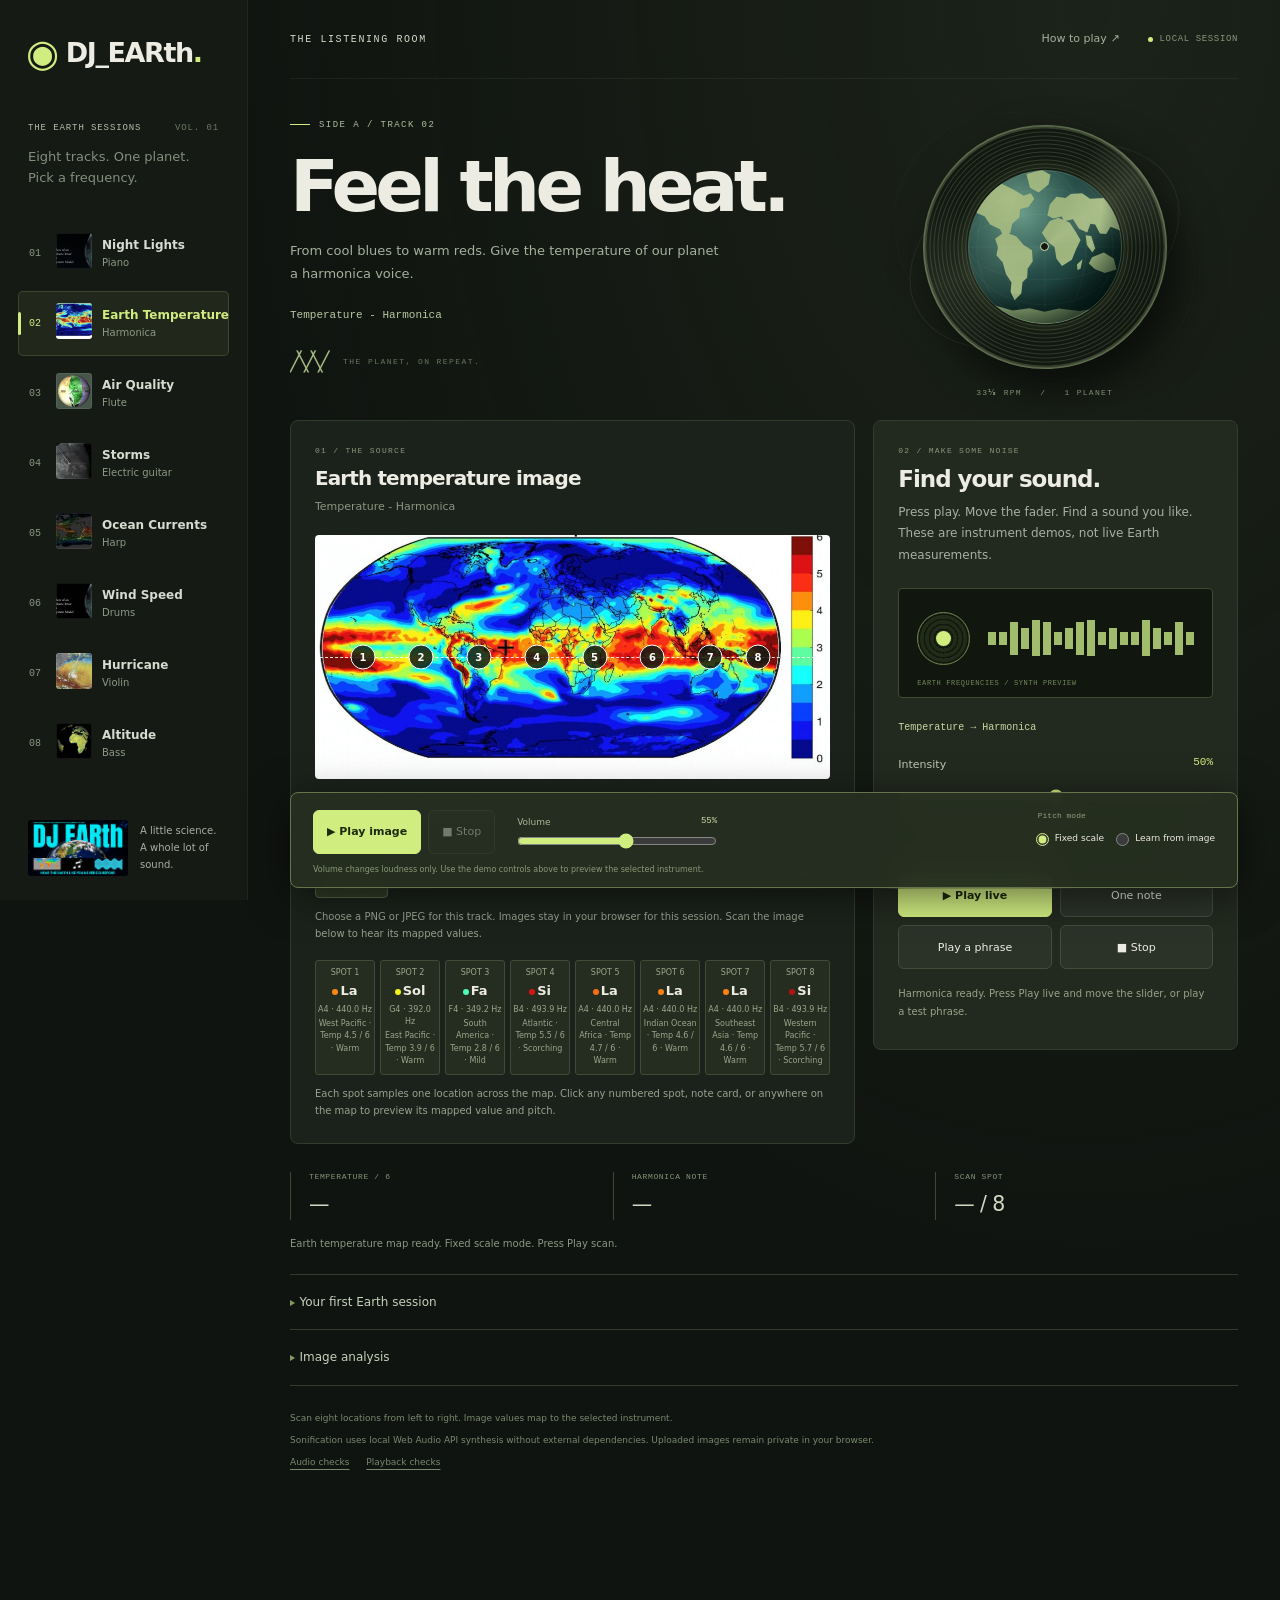
==== index.html @ afedbf30 "Modernize baby revamp of the interface" ====
<!doctype html>
<html lang="en">
<head>
  <meta charset="utf-8">
  <meta name="viewport" content="width=device-width, initial-scale=1">
  <title>DJ_EARth · The planet, on repeat</title>
  <link rel="stylesheet" href="style.css?v=earth-studio-1">
  <script src="light-track.js?v=temp-1" defer></script>
  <script src="temperature-track.js?v=temp-1" defer></script>
  <script src="piano.js?v=temp-1" defer></script>
  <script src="bass.js?v=temp-1" defer></script>
  <script src="instruments.js?v=solo-1" defer></script>
  <script src="script.js?v=earth-studio-1" defer></script>
  <script src="solo.js?v=earth-studio-1" defer></script>
</head>
<body class="studio-page">
  <a class="skip-link" href="#studio">Skip to the studio</a>
  <div class="studio-shell">
    <aside class="library" aria-label="Earth track library">
      <a class="wordmark" href="index.html" aria-label="DJ EARth home"><span class="brand-orbit" aria-hidden="true">&#9673;</span> DJ_EARth<span class="brand-dot">.</span></a>
      <div class="library-heading"><span>THE EARTH SESSIONS</span><span>VOL. 01</span></div>
      <p class="library-intro">Eight tracks. One planet.<br>Pick a frequency.</p>
      <nav class="track-nav" aria-label="Select planetary track">
        <button id="trackLightBtn" class="track-tab" type="button" aria-pressed="false" data-track-index="0">
          <span class="track-tab-badge">01</span><span class="track-cover cover-0" aria-hidden="true"></span>
          <span class="track-tab-name">Night Lights</span>
          <span class="track-tab-desc">Piano</span>
        </button>
        <button id="trackTempBtn" class="track-tab active" type="button" aria-pressed="true" data-track-index="1">
          <span class="track-tab-badge">02</span><span class="track-cover cover-1" aria-hidden="true"></span>
          <span class="track-tab-name">Earth Temperature</span>
          <span class="track-tab-desc">Harmonica</span>
        </button>
        <button id="trackAirBtn" class="track-tab" type="button" aria-pressed="false" data-track-index="2">
          <span class="track-tab-badge">03</span><span class="track-cover cover-2" aria-hidden="true"></span>
          <span class="track-tab-name">Air Quality</span>
          <span class="track-tab-desc">Flute</span>
        </button>
        <button id="trackStormsBtn" class="track-tab" type="button" aria-pressed="false" data-track-index="3">
          <span class="track-tab-badge">04</span><span class="track-cover cover-3" aria-hidden="true"></span>
          <span class="track-tab-name">Storms</span>
          <span class="track-tab-desc">Electric guitar</span>
        </button>
        <button id="trackOceanBtn" class="track-tab" type="button" aria-pressed="false" data-track-index="4">
          <span class="track-tab-badge">05</span><span class="track-cover cover-4" aria-hidden="true"></span>
          <span class="track-tab-name">Ocean Currents</span>
          <span class="track-tab-desc">Harp</span>
        </button>
        <button id="trackWindBtn" class="track-tab" type="button" aria-pressed="false" data-track-index="5">
          <span class="track-tab-badge">06</span><span class="track-cover cover-5" aria-hidden="true"></span>
          <span class="track-tab-name">Wind Speed</span>
          <span class="track-tab-desc">Drums</span>
        </button>
        <button id="trackHurricaneBtn" class="track-tab" type="button" aria-pressed="false" data-track-index="6">
          <span class="track-tab-badge">07</span><span class="track-cover cover-6" aria-hidden="true"></span>
          <span class="track-tab-name">Hurricane</span>
          <span class="track-tab-desc">Violin</span>
        </button>
        <button id="trackAltitudeBtn" class="track-tab" type="button" aria-pressed="false" data-track-index="7">
          <span class="track-tab-badge">08</span><span class="track-cover cover-7" aria-hidden="true"></span>
          <span class="track-tab-name">Altitude</span>
          <span class="track-tab-desc">Bass</span>
        </button>
      </nav>

      <div class="library-bottom">
        <a class="site-brand" href="index.html" aria-label="DJ EARth home"><img src="assets/logo.png" alt="DJ EARth: Hear the Earth like you never did before" width="1674" height="939"></a>
        <p>A little science.<br>A whole lot of sound.</p>
      </div>
    </aside>
    <main class="app" id="studio">
      <div class="studio-topbar"><a class="studio-link" href="#studio">THE LISTENING ROOM</a><a href="#howItWorks">How to play <span aria-hidden="true">&#8599;</span></a><span class="session-badge"><span></span> LOCAL SESSION</span></div>
      <header class="header session-hero">
        <div class="hero-copy">
          <p id="trackEyebrow" class="eyebrow">SIDE A / TRACK 02</p>
          <h1 id="trackHeading">Feel the heat.</h1>
          <p id="trackIntro" class="intro">Turn up the temperature. Hear the planet in a different key.</p>
          <span id="trackTag" class="track-tag">Temperature / Harmonica</span>
          <div class="hero-footnote"><span class="tiny-wave" aria-hidden="true">&#9585;&#9586;&#9585;&#9586;&#9585;</span> THE PLANET, ON REPEAT.</div>
        </div>
        <div class="record-art" aria-hidden="true">
          <div class="record-orbit orbit-one"></div><div class="record-orbit orbit-two"></div>
          <div class="planet-record"><div class="planet-label"></div><span class="record-spindle"></span></div>
          <span class="record-caption">33&#8531; RPM &nbsp; / &nbsp; 1 PLANET</span>
        </div>
      </header>
      <div class="studio-grid">
    <section id="trackImagePanel" class="panel" aria-labelledby="trackImageTitle" hidden>
      <div class="section-heading">
        <div>
          <p class="section-kicker">01 / THE SOURCE</p><h2 id="trackImageTitle">Track reference image</h2>
          <p id="trackImageMeta"></p>
        </div>
        <a id="trackImageSource" target="_blank" rel="noopener noreferrer">NASA source &nearr;</a>
      </div>
      <figure class="track-image-figure">
      <div class="image-stage" id="imageStage">
        <canvas id="sourceCanvas" width="800" height="160" role="img" aria-label="Current image; eight scan locations are available as numbered buttons"></canvas>
        <div class="scan-line" aria-hidden="true"></div>
        <div id="spotOverlay" class="spot-overlay" role="group" aria-label="Preview a location on the image"></div>
      </div>
        <img id="trackImage" width="1024" height="576" alt="">
        <figcaption id="trackImageCaption" class="helper"></figcaption>
      </figure>
      <div class="source-actions track-image-actions">
        <label class="upload-button">Add your own image
          <input id="trackImageUpload" type="file" accept="image/png,image/jpeg,.png,.jpg,.jpeg" aria-describedby="trackImageUploadHelp">
        </label>
        <button id="resetTrackImage" class="secondary" type="button">Reset image</button>
      </div>
      <p id="trackImageUploadHelp" class="helper">Choose a PNG or JPEG for this track. Images stay in your browser for this session.</p>
      <p id="trackImageUploadStatus" role="status"></p>
      <p id="trackImageError" role="status" hidden>Image unavailable. Try another upload or restore the default image.</p>
      <div id="scanRoute" class="scan-route" role="group" aria-label="Eight scan locations, left to right"></div>
      <p id="routeHelper" class="helper">Each spot samples one location across the map. Click any numbered spot, note card, or anywhere on the map to preview its mapped value and pitch.</p>
      <p id="patternNote" class="helper">The test phrase ends on high Do, one octave above the first Do. This is a musical ending for the test pattern; uploaded images follow their mapped values.</p>
      <p id="scanPending" class="helper" hidden>Image scanning and analysis for this track will be added later. Use the demo controls to preview its instrument.</p>
      <div hidden>
        <h2 id="sourceTitle"></h2><p id="sourceMeta"></p>
        <label id="uploadLabel">Upload image<input id="imageUpload" type="file" accept="image/png,image/jpeg"></label>
        <button id="useEarthMap" type="button">Use Earth thermal map</button>
        <button id="resetPattern" type="button">Use test pattern</button>
      </div>
      <p id="trackImageCredit" class="helper">Image credit: NASA/Goddard Space Flight Center. Reference image only; use the demo controls above to test this instrument.</p>
    </section>

    <section class="panel sound-deck" aria-labelledby="soloTitle">
      <p class="section-kicker">02 / MAKE SOME NOISE</p><h2 id="soloTitle">Find your sound.</h2>
      <p>Press play. Move the fader. Find a sound you like. These are instrument demos, not live Earth measurements.</p>
      <div class="deck-display" aria-hidden="true"><span class="deck-disc"></span><div class="equalizer"><i></i><i></i><i></i><i></i><i></i><i></i><i></i><i></i><i></i><i></i><i></i><i></i><i></i><i></i><i></i><i></i><i></i><i></i><i></i></div><span class="deck-display-label">EARTH FREQUENCIES / SYNTH PREVIEW</span></div>
      <select id="soloInstrument" aria-label="Selected track instrument" hidden></select>
      <p id="soloAssignment" class="track-tag">Temperature &rarr; Harmonica</p>
      <label class="fader-label">Intensity <output id="soloValueLabel" for="soloValue">50%</output><input id="soloValue" type="range" min="0" max="100" value="50" aria-describedby="soloValueHelp"></label>
      <p id="soloValueHelp" class="helper">Press Play live, then move the slider to hear the pitch change.</p>
      <div class="source-actions solo-transport">
        <button id="soloNote" type="button" aria-pressed="false"><span aria-hidden="true">&#9654;</span> Play live</button>
        <button id="soloSingle" type="button">One note</button>
        <button id="soloPhrase" type="button">Play a phrase</button>
        <button id="soloStop" type="button"><span aria-hidden="true">&#9632;</span> Stop</button>
      </div>
      <p id="soloStatus" role="status">Choose a parameter to hear its assigned instrument.</p>
    </section>

    <section class="panel readout-panel" aria-label="Current scan location">
      <div class="live-readout">
        <div><span id="metricLabel" class="label">Temperature / 6</span><output id="activeBrightness">—</output></div>
        <div><span id="instrumentLabel" class="label">harmonica note</span><output id="activeNote">—</output></div>
        <div><span class="label">Scan spot</span><output id="scanPosition">— / 8</output></div>
      </div>
      <p id="status" role="status">Ready. Play the scan or preview a location.</p>
    </section>

      </div>
      <details id="howItWorks" class="how-to panel"><summary>Your first Earth session</summary><div class="how-to-steps"><p><b>01 / Pick a track</b>Each part of the planet has its own instrument.</p><p><b>02 / Make it yours</b>Add an image or explore the built-in source.</p><p><b>03 / Press play</b>Use the intensity fader for a demo, or Play image on tracks 1 and 2.</p></div></details>
    <details class="panel analysis-panel" id="learningPanel">
      <summary id="learningTitle">Behind the sound</summary>
      <p id="learningSummary"></p>
      <ol id="groupCenters" class="group-centers" aria-label="Learned centers, low to high"></ol>
      <p id="learningHelper" class="helper">One-dimensional k-means learns up to seven groups from a sample of this image, ordered from low to high across Do–Si. In “Learn from image” mode, pitches align to these learned centers.</p>
    </details>

      <div id="testResult" class="test-result" role="status"></div>
    <footer class="footer">
      <p id="footerScaleExplanation">Temperature track: Navy (0) → Blue (1) → Cyan (2) → Green (3) → Yellow (4) → Red (5) → Maroon (6) maps to Do, Ré, Mi, Fa, Sol, La, Si. The higher the temperature, the higher the pitch.</p>
      <p>Sonification uses local Web Audio API synthesis without external dependencies. Uploaded images remain private in your browser.</p>
      <a href="tests.html">Audio checks</a>
      <a href="tests-live.html">Playback checks</a>
    </footer>
    <section class="panel controls-panel" aria-label="Scan and sound controls">
      <div class="controls">
        <div class="transport">
          <button id="playScan" class="primary" type="button"><span aria-hidden="true">&#9654;</span> Play image</button>
          <button id="stopScan" class="secondary" type="button" disabled><span aria-hidden="true">&#9632;</span> Stop</button>
        </div>
        <label class="volume-control"><span>Volume</span><output id="volumeValue" for="volume">55%</output>
          <input id="volume" type="range" min="0" max="100" value="55" aria-describedby="volumeHelp">
        </label>
        <fieldset class="pitch-modes">
          <legend>Pitch mode</legend>
          <label><input type="radio" name="pitchMode" value="fixed" checked>Fixed scale</label>
          <label><input type="radio" name="pitchMode" value="learned">Learn from image</label>
        </fieldset>
        <fieldset class="pitch-modes" id="instrumentFieldset" hidden>
          <legend>Bass Register</legend>
          <label><input type="radio" name="bassRegister" value="deep" checked>Deep Bass (C2–C3 · 65–131 Hz)</label>
          <label><input type="radio" name="bassRegister" value="tenor">Tenor Bass (C3–C4 · 131–262 Hz)</label>
        </fieldset>
      </div>
      <p id="volumeHelp" class="helper">Volume changes loudness only. Coldest temperatures still play Do; off-map background pixels are rests. One spot plays every 0.5 seconds.</p>
    </section>


      <noscript><p>Enable JavaScript to load your studio and play sound.</p></noscript>
    </main>
  </div>
</body>
</html>
---- style.css ----
@charset "UTF-8";
:root {
  color-scheme: dark;
  font: 15px/1.55 "Segoe UI", system-ui, sans-serif;
  color: #edece3;
  background: #101410;
  --panel: #1a201b;
  --border: #343b31;
  --muted: #a8afa3;
  --accent: #d0ed80;
  --track-color: #dab981;
}
* { box-sizing: border-box; }
[hidden] { display: none !important; }
html { scroll-behavior: smooth; scroll-padding-top: 24px; }
body { margin: 0; background: radial-gradient(ellipse at 85% 0%, #33402b55, transparent 55%), #101410; }
a { color: inherit; text-underline-offset: 4px; }
button, input { font: inherit; }
button, a, input { -webkit-tap-highlight-color: transparent; }
button { cursor: pointer; color: inherit; min-height: 44px; border: 1px solid #444c3c; border-radius: 6px; background: #2b3329; padding: 10px 17px; transition: background .18s, border-color .18s, transform .18s; }
button:hover { background: #394332; border-color: #83936b; }
button:active { transform: translateY(1px); }
button:disabled { opacity: .4; cursor: not-allowed; }
button:focus-visible, input:focus-visible, a:focus-visible, summary:focus-visible { outline: 2px solid var(--accent); outline-offset: 5px; }
p { margin: 0 0 14px; color: var(--muted); }
h1, h2 { margin: 0; }
h1 { font-size: clamp(44px, 5.6vw, 80px); line-height: .98; font-weight: 750; letter-spacing: -.065em; max-width: 620px; }
h2 { font-size: 23px; letter-spacing: -.045em; line-height: 1.2; margin-bottom: 8px; }
.skip-link { position: fixed; top: -80px; left: 20px; z-index: 10; padding: 12px; background: var(--accent); color: #14200b; }
.skip-link:focus { top: 12px; }
.studio-shell { display: grid; grid-template-columns: 248px minmax(0, 1fr); max-width: 1680px; margin: auto; min-height: 100vh; }
.library { position: sticky; top: 0; height: 100vh; overflow-y: auto; padding: 32px 18px 24px; background: #151a14; border-right: 1px solid #ffffff0d; display: flex; flex-direction: column; }
.wordmark { display: flex; align-items: center; gap: 8px; font-size: 27px; font-weight: 800; letter-spacing: -1.4px; text-decoration: none; margin: 0 8px 48px; white-space: nowrap; }
.brand-orbit { font-size: 38px; color: var(--accent); font-weight: 400; line-height: 1; }
.brand-dot { color: var(--accent); margin-left: -8px; }
.library-heading { display: flex; justify-content: space-between; padding: 0 10px; color: #b7bda9; font: 9px/1.5 Consolas, monospace; letter-spacing: .1em; }
.library-heading span:last-child { color: #6f7968; }
.library-intro { font-size: 13px; padding: 12px 10px 18px; line-height: 1.6; color: #838f7d; }
.track-nav { display: grid; gap: 5px; }
.track-tab { position: relative; display: grid; grid-template-columns: 17px 36px 1fr; grid-template-rows: auto auto; column-gap: 10px; padding: 11px 10px; min-height: 65px; width: 100%; min-width: 0; border: 1px solid transparent; border-radius: 5px; background: transparent; text-align: left; }
.track-tab:hover { background: #242d20; border-color: transparent; }
.track-tab.active { background: #d0ed8011; border-color: #d0ed8026; }
.track-tab.active::after { content: ""; position: absolute; left: -1px; top: 20px; bottom: 20px; width: 3px; background: var(--accent); border-radius: 2px; }
.track-tab-badge { grid-row: 1 / 3; align-self: center; color: #8a9680; font: 10px Consolas, monospace; }
.track-tab.active .track-tab-badge { color: var(--accent); }
.track-cover { grid-column: 2; grid-row: 1 / 3; width: 36px; height: 36px; border-radius: 3px; background: #425845 center / cover; filter: saturate(.65); box-shadow: inset 0 0 0 1px #ffffff12; }
.cover-0 { background-image: linear-gradient(15deg, #05152c55, transparent), url("assets/tracks/wind.jpg"); }
.cover-1 { background-image: url("earth-temperature.jpg"); }
.cover-2 { background-image: url("assets/tracks/air-quality.png"); }
.cover-3 { background-image: url("assets/tracks/storms.jpg"); }
.cover-4 { background-image: url("assets/tracks/ocean-currents.jpg"); }
.cover-5 { background-image: url("assets/tracks/wind.jpg"); }
.cover-6 { background-image: url("assets/tracks/hurricane.jpg"); }
.cover-7 { background-image: url("assets/tracks/altitude.jpg"); }
.track-tab-name { grid-column: 3; font-size: 12px; font-weight: 600; align-self: end; white-space: nowrap; color: #d8dcd0; }
.track-tab.active .track-tab-name { color: var(--accent); }
.track-tab-desc { grid-column: 3; font-size: 10px; color: #8e9985; }
.library-bottom { margin-top: auto; padding: 34px 10px 0; display: flex; align-items: center; gap: 12px; }
.site-brand { display: block; width: 100px; flex-shrink: 0; }
.site-brand img { display: block; width: 100%; height: auto; border-radius: 3px; }
.library-bottom p { font-size: 10px; margin: 0; line-height: 1.7; }
.app { max-width: 1380px; min-width: 0; width: 100%; margin: auto; padding: 0 42px; }
.studio-topbar { min-height: 79px; display: flex; align-items: center; gap: 28px; border-bottom: 1px solid #ffffff0d; font-size: 11px; }
.studio-topbar a { color: #a6b09e; text-decoration: none; }
.studio-topbar a:hover { color: var(--accent); }
.studio-topbar .studio-link { font: 10px Consolas, monospace; letter-spacing: .16em; color: #d4dbc9; margin-right: auto; }
.session-badge { font: 9px Consolas, monospace; letter-spacing: .07em; color: #89977d; white-space: nowrap; display: flex; align-items: center; gap: 7px; }
.session-badge > span { width: 5px; height: 5px; background: var(--accent); border-radius: 50%; }
.session-hero { position: relative; min-height: 338px; display: grid; grid-template-columns: minmax(0, 1.4fr) minmax(200px, 1fr); align-items: center; gap: 20px; overflow: hidden; padding: 30px 0 36px; }
.eyebrow, .section-kicker { color: #b2bf9d; font: 9px/1.5 Consolas, monospace; letter-spacing: .16em; margin: 0 0 18px; }
.eyebrow::before { content: ""; display: inline-block; width: 20px; height: 1px; background: var(--accent); vertical-align: middle; margin-right: 9px; }
.intro { margin: 18px 0 16px; max-width: 430px; font-size: 13px; color: #a6b09c; line-height: 1.8; }
.track-tag { color: #b8c8a2; display: inline-block; font: 11px/1.6 Consolas, monospace; }
.hero-footnote { margin-top: 25px; font: 8px Consolas, monospace; letter-spacing: .18em; color: #68765e; display: flex; gap: 10px; align-items: center; }
.tiny-wave { font-size: 19px; letter-spacing: -4px; color: #a4bc82; margin-right: 8px; }
.record-art { width: 275px; height: 275px; position: relative; justify-self: center; display: grid; place-items: center; }
.planet-record { width: 244px; height: 244px; border-radius: 50%; position: relative; background: repeating-radial-gradient(circle at center, #111810 0px, #111810 2px, #30392a 3px, #111810 4px); box-shadow: 12px 18px 40px #0009, inset 0 0 2px 2px #647353; animation: record-spin 35s linear infinite paused; }
.planet-record::after { content: ""; position: absolute; inset: 0; border-radius: 50%; background: conic-gradient(from 25deg, transparent 0deg, #e1ebc122 28deg, transparent 65deg, transparent 180deg, #e1ebc115 225deg, transparent 270deg); }
.planet-label { position: absolute; inset: 43px; background: url("assets/earth-record.svg") center / cover; border-radius: 50%; box-shadow: 0 0 14px #a2bd7133; }
.record-spindle { position: absolute; width: 9px; height: 9px; border-radius: 50%; background: #111810; border: 1px solid #d4e1af; z-index: 1; left: calc(50% - 4.5px); top: calc(50% - 4.5px); }
.record-orbit { position: absolute; border: 1px solid #80946529; border-radius: 50%; inset: -5px; transform: rotate(-25deg) scaleY(.65); }
.orbit-two { inset: -20px; transform: rotate(30deg) scaleY(.8); border-style: dashed; border-color: #80946516; }
.record-caption { position: absolute; bottom: -13px; color: #7f8c72; font: 8px Consolas, monospace; letter-spacing: .16em; }
.studio-grid { display: grid; grid-template-columns: minmax(0, 1.55fr) minmax(280px, 1fr); gap: 18px; align-items: start; }
.panel { background: #1b211a; border: 1px solid #333b2d; padding: 24px; border-radius: 8px; margin: 0; min-width: 0; }
.section-kicker { margin-bottom: 9px; color: #89987c; font-size: 8px; }
#trackImagePanel { grid-column: 1; grid-row: 1; background: #1b221b; }
.section-heading { display: flex; align-items: center; justify-content: space-between; gap: 12px; margin-bottom: 20px; }
.section-heading > div { min-width: 0; }
#trackImageMeta { font-size: 11px; color: #899780; margin: 0; }
#trackImageTitle { font-size: 20px; }
#trackImageSource { font-size: 9px; color: #99aa87; white-space: nowrap; flex-shrink: 0; }
.track-image-figure { margin: 0; }
.track-image-figure img { width: 100%; display: block; height: auto; max-height: 400px; object-fit: contain; background: #0c120e; border-radius: 4px; }
.image-stage { position: relative; overflow: hidden; background: #0c120e; border-radius: 4px; }
#sourceCanvas { display: block; width: 100%; height: auto; }
.spot-overlay { position: absolute; inset: 0; pointer-events: none; }
.scan-line { position: absolute; top: 50%; left: 0; right: 0; border-top: 1px dashed #fffd; pointer-events: none; }
.spot { position: absolute; transform: translate(-50%, -50%); pointer-events: auto; width: 25px; height: 25px; min-height: 25px; padding: 0; border: 1px solid #fff; border-radius: 50%; background: #111b13d9; color: #fff; font-size: 10px; font-weight: 700; }
.spot.active { background: var(--accent); color: #15200d; box-shadow: 0 0 0 3px #10180c; }
.helper { font-size: 10px; color: #98a18e; line-height: 1.7; margin: 10px 0 0; }
.track-image-figure figcaption { font-size: 10px; color: #9ba690; margin-top: 12px; }
.source-actions { display: flex; align-items: center; flex-wrap: wrap; gap: 9px; }
.track-image-actions { margin-top: 18px; padding-top: 18px; border-top: 1px solid #ffffff0b; justify-content: space-between; }
.upload-button { font-size: 10px; color: #c3cdb5; display: flex; flex-direction: column; gap: 6px; min-width: 0; }
input[type="file"] { font-size: 9px; color: #89977e; width: 230px; max-width: 100%; }
input::file-selector-button { font: inherit; cursor: pointer; background: #303c27; border: 1px solid #566347; border-radius: 4px; color: #d6e9bd; padding: 8px 10px; margin-right: 8px; }
#resetTrackImage { font-size: 10px; padding: 8px 11px; min-height: 34px; background: transparent; }
#trackImageUploadStatus { margin-top: 10px; font-size: 11px; }
#trackImageUploadStatus:empty { display: none; }
.scan-route { display: grid; grid-template-columns: repeat(8, minmax(0, 1fr)); gap: 5px; margin-top: 18px; }
.route-step { min-height: 65px; padding: 6px 2px; display: flex; flex-direction: column; align-items: center; gap: 2px; border-radius: 3px; background: #252d21; border-color: #404a34; }
.route-step.active { background: var(--accent); color: #15200c; border-color: var(--accent); }
.route-step.active .step-number, .route-step.active .brightness-value { color: #40512a; }
.step-number, .brightness-value { font-size: 8px; color: #99a68a; }
.note-name { font-size: 13px; font-weight: 650; }
.spot-color-dot { display: inline-block; width: 6px; height: 6px; border-radius: 50%; margin-right: 2px; }
.sound-deck { grid-column: 2; grid-row: 1; background: #22291e; }
.sound-deck > p:not(.section-kicker):not(.track-tag):not(.helper) { font-size: 12px; line-height: 1.8; }
.deck-display { height: 110px; background: #11170e; border: 1px solid #404a33; border-radius: 4px; position: relative; display: flex; align-items: center; gap: 18px; padding: 20px 18px 30px; margin: 22px 0 16px; overflow: hidden; }
.deck-disc { width: 53px; height: 53px; flex-shrink: 0; border: 1px solid #70814f; border-radius: 50%; background: repeating-radial-gradient(circle, #202b18 0 3px, #11170e 4px 5px); position: relative; }
.deck-disc::after { content: ""; position: absolute; inset: 18px; border-radius: 50%; background: var(--accent); }
.deck-display-label { position: absolute; bottom: 10px; left: 18px; font: 7px Consolas, monospace; letter-spacing: .09em; color: #74865e; }
.equalizer { display: flex; gap: 3px; height: 36px; align-items: center; flex: 1; }
.equalizer i { display: block; width: 4px; flex: 1; background: #a1bc6c; height: 35%; transform-origin: center; animation: equalize .8s ease-in-out infinite alternate paused; }
.equalizer i:nth-child(3n) { height: 90%; animation-delay: -.4s; }
.equalizer i:nth-child(4n) { height: 60%; animation-delay: -.7s; }
.equalizer i:nth-child(5n) { height: 100%; animation-delay: -.2s; }
#soloAssignment { margin: 0 0 20px; color: #c5d9a3; font-size: 10px; }
.fader-label { display: block; color: #bec8b2; font-size: 11px; }
#soloValueLabel { float: right; color: var(--accent); font: 11px Consolas, monospace; }
input[type="range"] { accent-color: var(--accent); width: 100%; display: block; margin: 14px 0 0; cursor: pointer; height: 20px; }
input[type="radio"] { accent-color: var(--accent); margin: 0 6px 0 0; }
.solo-transport { display: grid; grid-template-columns: 1fr 1fr; gap: 8px; margin-top: 22px; }
.solo-transport button { font-size: 11px; padding: 11px 8px; }
#soloNote { background: var(--accent); border-color: var(--accent); color: #1b2b0c; font-weight: 700; }
#soloNote:hover, .primary:hover { background: #e0ffa0; }
#soloNote[aria-pressed="true"] { background: #e6ffb4; box-shadow: 0 0 0 3px #d0ed8022; }
#soloStatus { margin: 16px 0 0; min-height: 40px; font-size: 10px !important; color: #98a58a; }
.readout-panel { grid-column: 1 / -1; background: transparent; border-width: 0 0 1px; border-radius: 0; padding: 10px 0 22px; }
.live-readout { display: grid; grid-template-columns: repeat(3, minmax(0, 1fr)); gap: 20px; }
.live-readout > div { min-width: 0; border-left: 1px solid #3e4934; padding-left: 18px; }
.label { display: block; text-transform: uppercase; font: 8px Consolas, monospace; letter-spacing: .08em; color: #859477; margin-bottom: 8px; }
.live-readout output { display: block; color: #d1d9c3; font-size: clamp(14px, 1.6vw, 21px); letter-spacing: -.03em; overflow-wrap: anywhere; }
#status { font-size: 10px; margin: 16px 0 0; color: #8b9880; }
.how-to, .analysis-panel { padding: 18px 0; border-width: 0 0 1px; background: transparent; border-radius: 0; }
summary { cursor: pointer; font-size: 12px; color: #c7d0bb; list-style-position: inside; }
summary::marker { color: #839a61; font-size: 9px; }
.how-to-steps { display: grid; grid-template-columns: repeat(3, minmax(0, 1fr)); gap: 26px; padding: 20px 0 8px; }
.how-to-steps p { font-size: 11px; margin: 0; }
.how-to-steps b { display: block; color: #c9d9b3; font-size: 11px; margin-bottom: 7px; }
#learningSummary { margin: 18px 0; font-size: 12px; }
.group-centers { display: flex; flex-wrap: wrap; gap: 10px; list-style: none; padding: 0; margin: 0; }
.group-centers li { display: flex; flex-direction: column; align-items: center; gap: 4px; padding: 10px; background: #252d20; border-radius: 3px; min-width: 65px; font-size: 11px; }
.group-centers .swatch, .group-centers li > span:first-child { display: block; width: 20px; height: 20px; border-radius: 3px; }
.group-centers small { color: #a3af96; }
.test-result { font: 10px/1.8 Consolas, monospace; padding: 12px 0; color: #a1b78a; }
.footer { padding: 26px 0 28px; font-size: 9px; color: #79886d; }
.footer p { color: #79886d; margin-bottom: 8px; }
.footer a { margin-right: 14px; }
.controls-panel { position: sticky; bottom: 12px; z-index: 3; margin: 0 0 20px; padding: 17px 22px 11px; background: #252e20f5; border-color: #65744a; box-shadow: 0 8px 40px #0008; backdrop-filter: blur(18px); }
.controls { display: flex; align-items: center; gap: 22px; flex-wrap: wrap; }
.transport { display: flex; gap: 7px; }
.transport button { font-size: 11px; padding: 10px 13px; }
.primary { color: #1c2a0c; background: var(--accent); border-color: var(--accent); font-weight: 650; }
.volume-control { flex: 1; min-width: 110px; max-width: 200px; font-size: 9px; color: #a9b698; }
.volume-control output { float: right; font: 9px Consolas, monospace; color: #c8dda8; }
.volume-control input { margin-top: 4px; height: 14px; }
.pitch-modes { display: flex; gap: 12px; border: 0; padding: 0; margin: 0 0 0 auto; }
.pitch-modes legend { font: 8px Consolas, monospace; color: #8e9e7c; margin-bottom: 6px; }
.pitch-modes label { font-size: 9px; white-space: nowrap; display: flex; align-items: center; min-height: 26px; }
#volumeHelp { font-size: 8px; color: #899a76; margin-top: 9px; }
.demo-track #imageStage, .demo-track #scanRoute, .demo-track #routeHelper, .demo-track #patternNote, .demo-track #groupCenters, .demo-track #learningHelper, .demo-track #testResult { display: none; }
.demo-track #scanPending { padding: 10px 12px; border-left: 2px solid #879c59; background: #d0ed8008; }
.demo-track .pitch-modes label { opacity: .5; }
.is-playing .planet-record, .is-playing .equalizer i { animation-play-state: running; }
body[data-track="2"] { --track-color: #a9c6ad; }
body[data-track="4"] { --track-color: #80bcb6; }
body[data-track="6"] { --track-color: #b3a0c7; }
body[data-track="7"] { --track-color: #beaf8c; }
.visually-hidden { position: absolute; width: 1px; height: 1px; padding: 0; margin: -1px; overflow: hidden; clip: rect(0, 0, 0, 0); white-space: nowrap; border: 0; }
.cursor-pointer { cursor: crosshair; }
body:not(.studio-page) .app { max-width: 1100px; padding: 35px 24px; }
body:not(.studio-page) .site-brand { width: 240px; margin-bottom: 28px; }
body:not(.studio-page) h1 { font-size: 42px; margin-bottom: 20px; }
body:not(.studio-page) .panel { margin-top: 20px; padding-left: 40px; }
@keyframes record-spin { to { transform: rotate(360deg); } }
@keyframes equalize { to { transform: scaleY(.25); } }
@media (min-width: 1500px) { .app { padding: 0 64px; } .session-hero { min-height: 370px; } .record-art { transform: scale(1.12); } }
@media (max-width: 1150px) { .studio-shell { grid-template-columns: 210px minmax(0, 1fr); } .library { padding-inline: 10px; } .app { padding-inline: 26px; } .wordmark { font-size: 24px; } .studio-grid { grid-template-columns: minmax(0, 1.2fr) minmax(250px, 1fr); } .panel { padding: 19px; } .controls-panel { padding: 15px; } .controls { gap: 15px; } .pitch-modes { margin-left: 0; } .record-art { transform: scale(.85); } .session-hero { grid-template-columns: minmax(0, 1.3fr) minmax(160px, .8fr); } }
@media (max-width: 940px) { .studio-grid { grid-template-columns: minmax(0, 1fr); } #trackImagePanel, .sound-deck, .readout-panel { grid-column: 1; grid-row: auto; } .sound-deck { display: grid; grid-template-columns: 1fr 1fr; column-gap: 24px; } .sound-deck > * { grid-column: 1 / -1; } .deck-display { height: 90px; margin-top: 12px; } .session-hero { min-height: 300px; } .record-art { width: 180px; transform: scale(.75); } h1 { font-size: 54px; } .library-bottom { flex-direction: column; align-items: flex-start; gap: 12px; } .controls-panel { bottom: 8px; } .controls { gap: 12px; } }
@media (max-width: 700px) { .studio-shell { display: block; } .library { position: relative; height: auto; border-right: 0; border-bottom: 1px solid #ffffff0c; padding: 18px 18px 12px; overflow: visible; } .wordmark { margin: 0 0 18px; font-size: 25px; } .brand-orbit { font-size: 30px; } .library-heading { padding: 0; } .library-intro, .library-bottom { display: none; } .track-nav { display: flex; overflow-x: auto; gap: 6px; margin: 12px -18px 0; padding: 0 18px 7px; scrollbar-width: thin; scrollbar-color: #566442 transparent; } .track-tab { flex: 0 0 155px; grid-template-columns: 28px 1fr; column-gap: 9px; padding: 10px; min-height: 57px; background: #20271b; } .track-tab-badge { display: none; } .track-cover { grid-column: 1; width: 28px; height: 32px; } .track-tab-name, .track-tab-desc { grid-column: 2; } .track-tab-name { font-size: 11px; } .track-tab.active::after { top: auto; bottom: 0; height: 2px; left: 10px; right: 10px; width: auto; } .app { padding-inline: 20px; } .studio-topbar { min-height: 55px; gap: 16px; } .studio-topbar .studio-link { font-size: 8px; letter-spacing: .05em; } .session-badge { display: none; } .studio-topbar a { font-size: 10px; } .session-hero { padding: 28px 0; grid-template-columns: minmax(0, 1fr) 110px; gap: 5px; min-height: 265px; } h1 { font-size: clamp(42px, 9vw, 60px); } .record-art { width: 120px; transform: scale(.53); transform-origin: center; margin-right: 0; } .intro { font-size: 12px; line-height: 1.65; margin: 15px 0 10px; } .hero-footnote { font-size: 6px; margin-top: 16px; letter-spacing: .08em; } .eyebrow { font-size: 8px; margin-bottom: 14px; } .panel { padding: 18px; } .readout-panel, .how-to, .analysis-panel { padding: 18px 0; } .studio-grid { gap: 14px; } .section-heading { gap: 8px; } #trackImageTitle { font-size: 20px; } #trackImageSource { font-size: 8px; } .controls-panel { position: relative; bottom: auto; padding: 16px; margin-bottom: 18px; } .controls { display: grid; grid-template-columns: 1fr 1fr; gap: 16px; } .transport { grid-column: 1; } .transport button { font-size: 10px; padding: 10px; white-space: nowrap; } .volume-control { grid-column: 2; min-width: 0; max-width: none; } .pitch-modes { grid-column: 1 / -1; flex-wrap: wrap; } .live-readout { gap: 10px; } .live-readout > div { padding-left: 10px; } .label { font-size: 7px; letter-spacing: 0; } .live-readout output { font-size: 14px; } .how-to-steps { grid-template-columns: 1fr; gap: 18px; } .track-image-actions { align-items: flex-end; gap: 14px; } input[type="file"] { width: 190px; } }
@media (max-width: 380px) { .app { padding-inline: 14px; } .record-art { display: none; } .session-hero { grid-template-columns: 1fr; } .scan-route { grid-template-columns: repeat(4, minmax(0, 1fr)); } .controls { display: flex; flex-wrap: wrap; } .volume-control { flex: 1; min-width: 100px; } .pitch-modes { flex-basis: 100%; } }
@media (prefers-reduced-motion: reduce) { html { scroll-behavior: auto; } *, *::before, *::after { animation: none !important; transition: none !important; } }

@media (max-width: 700px) { .library-bottom { display: block; position: absolute; top: 17px; right: 18px; padding: 0; } .library-bottom .site-brand { width: 62px; } .library-bottom p { display: none; } }
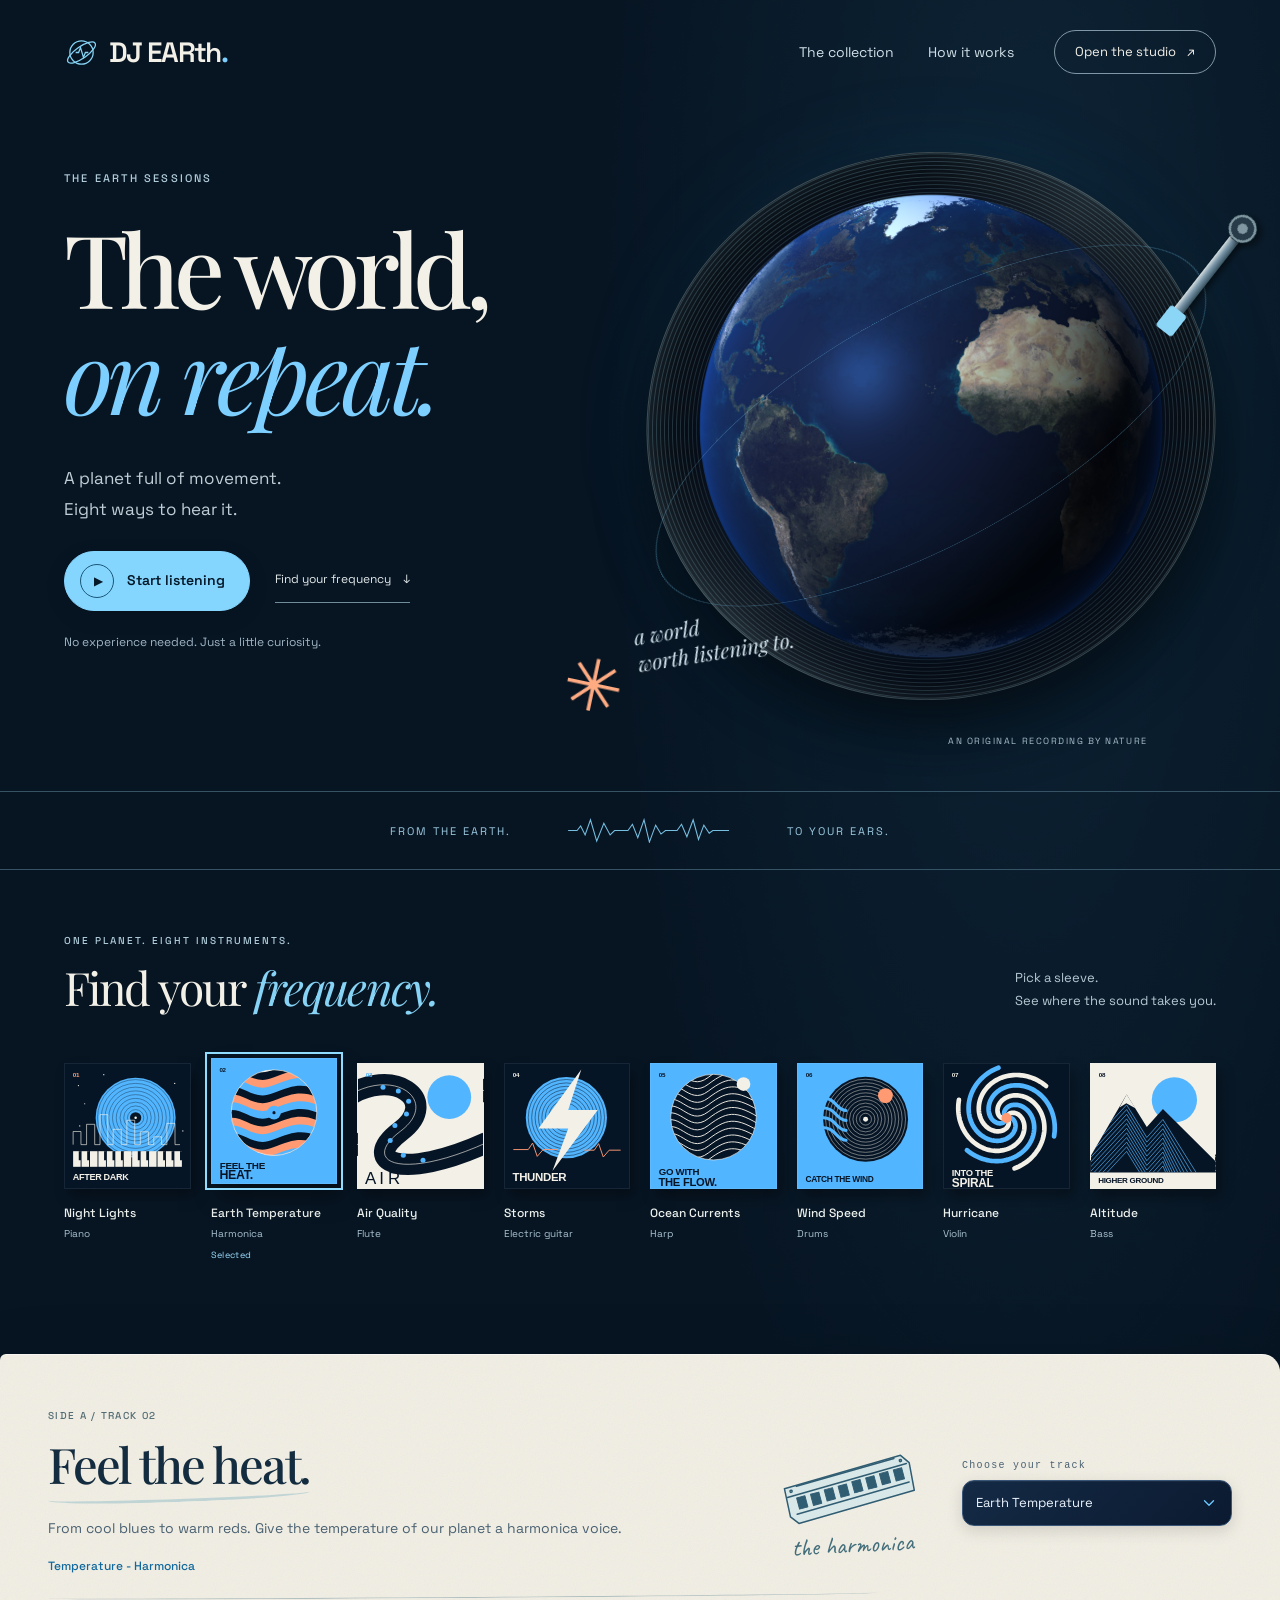
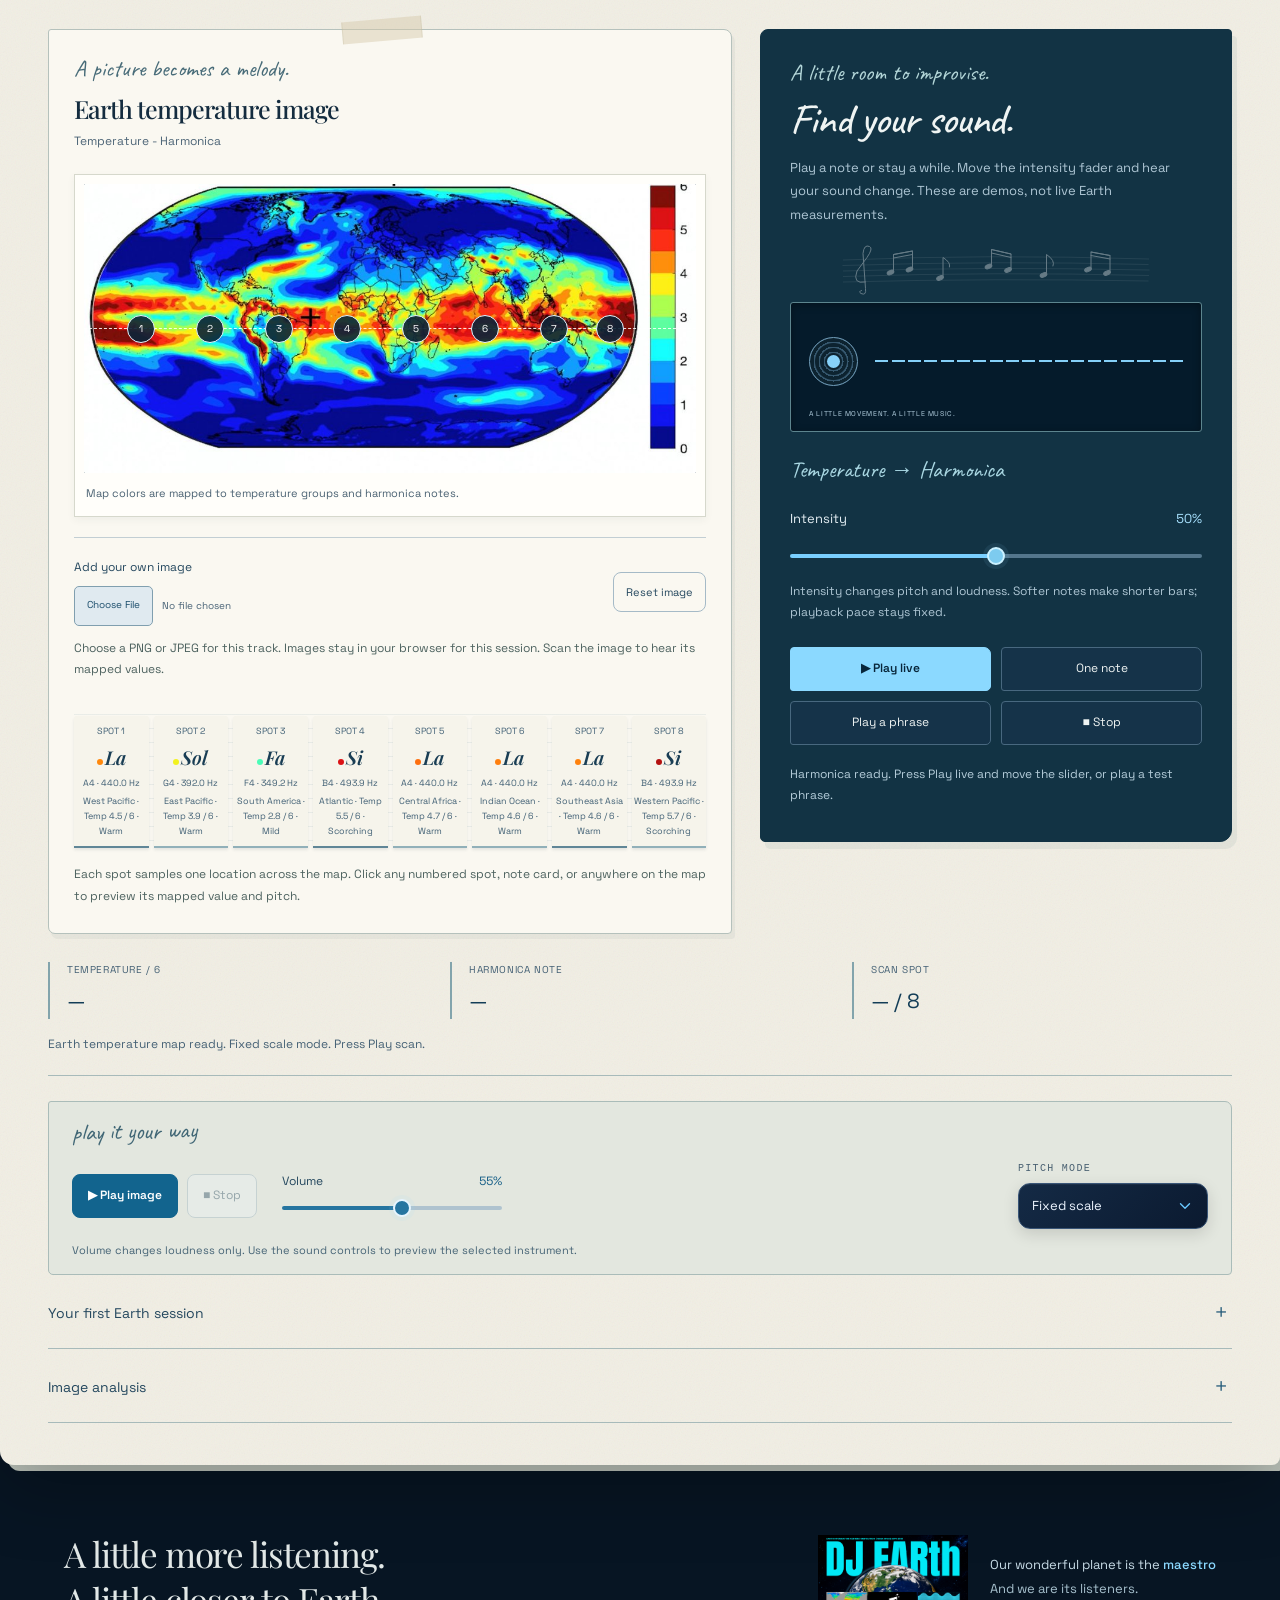
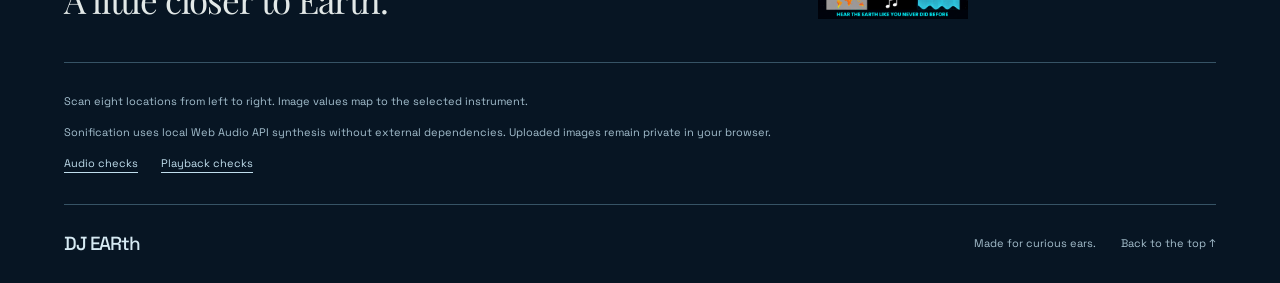
==== commit 3ad73654: "new interface blue version" ====
--- a/index.html
+++ b/index.html
@@ -1,197 +1,233 @@
-<!doctype html>
-<html lang="en">
-<head>
-  <meta charset="utf-8">
-  <meta name="viewport" content="width=device-width, initial-scale=1">
-  <title>DJ_EARth · The planet, on repeat</title>
-  <link rel="stylesheet" href="style.css?v=earth-studio-1">
-  <script src="light-track.js?v=temp-1" defer></script>
-  <script src="temperature-track.js?v=temp-1" defer></script>
-  <script src="piano.js?v=temp-1" defer></script>
-  <script src="bass.js?v=temp-1" defer></script>
-  <script src="instruments.js?v=solo-1" defer></script>
-  <script src="script.js?v=earth-studio-1" defer></script>
-  <script src="solo.js?v=earth-studio-1" defer></script>
-</head>
-<body class="studio-page">
-  <a class="skip-link" href="#studio">Skip to the studio</a>
-  <div class="studio-shell">
-    <aside class="library" aria-label="Earth track library">
-      <a class="wordmark" href="index.html" aria-label="DJ EARth home"><span class="brand-orbit" aria-hidden="true">&#9673;</span> DJ_EARth<span class="brand-dot">.</span></a>
-      <div class="library-heading"><span>THE EARTH SESSIONS</span><span>VOL. 01</span></div>
-      <p class="library-intro">Eight tracks. One planet.<br>Pick a frequency.</p>
-      <nav class="track-nav" aria-label="Select planetary track">
-        <button id="trackLightBtn" class="track-tab" type="button" aria-pressed="false" data-track-index="0">
-          <span class="track-tab-badge">01</span><span class="track-cover cover-0" aria-hidden="true"></span>
-          <span class="track-tab-name">Night Lights</span>
-          <span class="track-tab-desc">Piano</span>
-        </button>
-        <button id="trackTempBtn" class="track-tab active" type="button" aria-pressed="true" data-track-index="1">
-          <span class="track-tab-badge">02</span><span class="track-cover cover-1" aria-hidden="true"></span>
-          <span class="track-tab-name">Earth Temperature</span>
-          <span class="track-tab-desc">Harmonica</span>
-        </button>
-        <button id="trackAirBtn" class="track-tab" type="button" aria-pressed="false" data-track-index="2">
-          <span class="track-tab-badge">03</span><span class="track-cover cover-2" aria-hidden="true"></span>
-          <span class="track-tab-name">Air Quality</span>
-          <span class="track-tab-desc">Flute</span>
-        </button>
-        <button id="trackStormsBtn" class="track-tab" type="button" aria-pressed="false" data-track-index="3">
-          <span class="track-tab-badge">04</span><span class="track-cover cover-3" aria-hidden="true"></span>
-          <span class="track-tab-name">Storms</span>
-          <span class="track-tab-desc">Electric guitar</span>
-        </button>
-        <button id="trackOceanBtn" class="track-tab" type="button" aria-pressed="false" data-track-index="4">
-          <span class="track-tab-badge">05</span><span class="track-cover cover-4" aria-hidden="true"></span>
-          <span class="track-tab-name">Ocean Currents</span>
-          <span class="track-tab-desc">Harp</span>
-        </button>
-        <button id="trackWindBtn" class="track-tab" type="button" aria-pressed="false" data-track-index="5">
-          <span class="track-tab-badge">06</span><span class="track-cover cover-5" aria-hidden="true"></span>
-          <span class="track-tab-name">Wind Speed</span>
-          <span class="track-tab-desc">Drums</span>
-        </button>
-        <button id="trackHurricaneBtn" class="track-tab" type="button" aria-pressed="false" data-track-index="6">
-          <span class="track-tab-badge">07</span><span class="track-cover cover-6" aria-hidden="true"></span>
-          <span class="track-tab-name">Hurricane</span>
-          <span class="track-tab-desc">Violin</span>
-        </button>
-        <button id="trackAltitudeBtn" class="track-tab" type="button" aria-pressed="false" data-track-index="7">
-          <span class="track-tab-badge">08</span><span class="track-cover cover-7" aria-hidden="true"></span>
-          <span class="track-tab-name">Altitude</span>
-          <span class="track-tab-desc">Bass</span>
-        </button>
-      </nav>
-
-      <div class="library-bottom">
-        <a class="site-brand" href="index.html" aria-label="DJ EARth home"><img src="assets/logo.png" alt="DJ EARth: Hear the Earth like you never did before" width="1674" height="939"></a>
-        <p>A little science.<br>A whole lot of sound.</p>
-      </div>
-    </aside>
-    <main class="app" id="studio">
-      <div class="studio-topbar"><a class="studio-link" href="#studio">THE LISTENING ROOM</a><a href="#howItWorks">How to play <span aria-hidden="true">&#8599;</span></a><span class="session-badge"><span></span> LOCAL SESSION</span></div>
-      <header class="header session-hero">
-        <div class="hero-copy">
-          <p id="trackEyebrow" class="eyebrow">SIDE A / TRACK 02</p>
-          <h1 id="trackHeading">Feel the heat.</h1>
-          <p id="trackIntro" class="intro">Turn up the temperature. Hear the planet in a different key.</p>
-          <span id="trackTag" class="track-tag">Temperature / Harmonica</span>
-          <div class="hero-footnote"><span class="tiny-wave" aria-hidden="true">&#9585;&#9586;&#9585;&#9586;&#9585;</span> THE PLANET, ON REPEAT.</div>
-        </div>
-        <div class="record-art" aria-hidden="true">
-          <div class="record-orbit orbit-one"></div><div class="record-orbit orbit-two"></div>
-          <div class="planet-record"><div class="planet-label"></div><span class="record-spindle"></span></div>
-          <span class="record-caption">33&#8531; RPM &nbsp; / &nbsp; 1 PLANET</span>
-        </div>
-      </header>
-      <div class="studio-grid">
-    <section id="trackImagePanel" class="panel" aria-labelledby="trackImageTitle" hidden>
-      <div class="section-heading">
-        <div>
-          <p class="section-kicker">01 / THE SOURCE</p><h2 id="trackImageTitle">Track reference image</h2>
-          <p id="trackImageMeta"></p>
-        </div>
-        <a id="trackImageSource" target="_blank" rel="noopener noreferrer">NASA source &nearr;</a>
-      </div>
-      <figure class="track-image-figure">
-      <div class="image-stage" id="imageStage">
-        <canvas id="sourceCanvas" width="800" height="160" role="img" aria-label="Current image; eight scan locations are available as numbered buttons"></canvas>
-        <div class="scan-line" aria-hidden="true"></div>
-        <div id="spotOverlay" class="spot-overlay" role="group" aria-label="Preview a location on the image"></div>
-      </div>
-        <img id="trackImage" width="1024" height="576" alt="">
-        <figcaption id="trackImageCaption" class="helper"></figcaption>
-      </figure>
-      <div class="source-actions track-image-actions">
-        <label class="upload-button">Add your own image
-          <input id="trackImageUpload" type="file" accept="image/png,image/jpeg,.png,.jpg,.jpeg" aria-describedby="trackImageUploadHelp">
-        </label>
-        <button id="resetTrackImage" class="secondary" type="button">Reset image</button>
-      </div>
-      <p id="trackImageUploadHelp" class="helper">Choose a PNG or JPEG for this track. Images stay in your browser for this session.</p>
-      <p id="trackImageUploadStatus" role="status"></p>
-      <p id="trackImageError" role="status" hidden>Image unavailable. Try another upload or restore the default image.</p>
-      <div id="scanRoute" class="scan-route" role="group" aria-label="Eight scan locations, left to right"></div>
-      <p id="routeHelper" class="helper">Each spot samples one location across the map. Click any numbered spot, note card, or anywhere on the map to preview its mapped value and pitch.</p>
-      <p id="patternNote" class="helper">The test phrase ends on high Do, one octave above the first Do. This is a musical ending for the test pattern; uploaded images follow their mapped values.</p>
-      <p id="scanPending" class="helper" hidden>Image scanning and analysis for this track will be added later. Use the demo controls to preview its instrument.</p>
-      <div hidden>
-        <h2 id="sourceTitle"></h2><p id="sourceMeta"></p>
-        <label id="uploadLabel">Upload image<input id="imageUpload" type="file" accept="image/png,image/jpeg"></label>
-        <button id="useEarthMap" type="button">Use Earth thermal map</button>
-        <button id="resetPattern" type="button">Use test pattern</button>
-      </div>
-      <p id="trackImageCredit" class="helper">Image credit: NASA/Goddard Space Flight Center. Reference image only; use the demo controls above to test this instrument.</p>
-    </section>
-
-    <section class="panel sound-deck" aria-labelledby="soloTitle">
-      <p class="section-kicker">02 / MAKE SOME NOISE</p><h2 id="soloTitle">Find your sound.</h2>
-      <p>Press play. Move the fader. Find a sound you like. These are instrument demos, not live Earth measurements.</p>
-      <div class="deck-display" aria-hidden="true"><span class="deck-disc"></span><div class="equalizer"><i></i><i></i><i></i><i></i><i></i><i></i><i></i><i></i><i></i><i></i><i></i><i></i><i></i><i></i><i></i><i></i><i></i><i></i><i></i></div><span class="deck-display-label">EARTH FREQUENCIES / SYNTH PREVIEW</span></div>
-      <select id="soloInstrument" aria-label="Selected track instrument" hidden></select>
-      <p id="soloAssignment" class="track-tag">Temperature &rarr; Harmonica</p>
-      <label class="fader-label">Intensity <output id="soloValueLabel" for="soloValue">50%</output><input id="soloValue" type="range" min="0" max="100" value="50" aria-describedby="soloValueHelp"></label>
-      <p id="soloValueHelp" class="helper">Press Play live, then move the slider to hear the pitch change.</p>
-      <div class="source-actions solo-transport">
-        <button id="soloNote" type="button" aria-pressed="false"><span aria-hidden="true">&#9654;</span> Play live</button>
-        <button id="soloSingle" type="button">One note</button>
-        <button id="soloPhrase" type="button">Play a phrase</button>
-        <button id="soloStop" type="button"><span aria-hidden="true">&#9632;</span> Stop</button>
-      </div>
-      <p id="soloStatus" role="status">Choose a parameter to hear its assigned instrument.</p>
-    </section>
-
-    <section class="panel readout-panel" aria-label="Current scan location">
-      <div class="live-readout">
-        <div><span id="metricLabel" class="label">Temperature / 6</span><output id="activeBrightness">—</output></div>
-        <div><span id="instrumentLabel" class="label">harmonica note</span><output id="activeNote">—</output></div>
-        <div><span class="label">Scan spot</span><output id="scanPosition">— / 8</output></div>
-      </div>
-      <p id="status" role="status">Ready. Play the scan or preview a location.</p>
-    </section>
-
-      </div>
-      <details id="howItWorks" class="how-to panel"><summary>Your first Earth session</summary><div class="how-to-steps"><p><b>01 / Pick a track</b>Each part of the planet has its own instrument.</p><p><b>02 / Make it yours</b>Add an image or explore the built-in source.</p><p><b>03 / Press play</b>Use the intensity fader for a demo, or Play image on tracks 1 and 2.</p></div></details>
-    <details class="panel analysis-panel" id="learningPanel">
-      <summary id="learningTitle">Behind the sound</summary>
-      <p id="learningSummary"></p>
-      <ol id="groupCenters" class="group-centers" aria-label="Learned centers, low to high"></ol>
-      <p id="learningHelper" class="helper">One-dimensional k-means learns up to seven groups from a sample of this image, ordered from low to high across Do–Si. In “Learn from image” mode, pitches align to these learned centers.</p>
-    </details>
-
-      <div id="testResult" class="test-result" role="status"></div>
-    <footer class="footer">
-      <p id="footerScaleExplanation">Temperature track: Navy (0) → Blue (1) → Cyan (2) → Green (3) → Yellow (4) → Red (5) → Maroon (6) maps to Do, Ré, Mi, Fa, Sol, La, Si. The higher the temperature, the higher the pitch.</p>
-      <p>Sonification uses local Web Audio API synthesis without external dependencies. Uploaded images remain private in your browser.</p>
-      <a href="tests.html">Audio checks</a>
-      <a href="tests-live.html">Playback checks</a>
-    </footer>
-    <section class="panel controls-panel" aria-label="Scan and sound controls">
-      <div class="controls">
-        <div class="transport">
-          <button id="playScan" class="primary" type="button"><span aria-hidden="true">&#9654;</span> Play image</button>
-          <button id="stopScan" class="secondary" type="button" disabled><span aria-hidden="true">&#9632;</span> Stop</button>
-        </div>
-        <label class="volume-control"><span>Volume</span><output id="volumeValue" for="volume">55%</output>
-          <input id="volume" type="range" min="0" max="100" value="55" aria-describedby="volumeHelp">
-        </label>
-        <fieldset class="pitch-modes">
-          <legend>Pitch mode</legend>
-          <label><input type="radio" name="pitchMode" value="fixed" checked>Fixed scale</label>
-          <label><input type="radio" name="pitchMode" value="learned">Learn from image</label>
-        </fieldset>
-        <fieldset class="pitch-modes" id="instrumentFieldset" hidden>
-          <legend>Bass Register</legend>
-          <label><input type="radio" name="bassRegister" value="deep" checked>Deep Bass (C2–C3 · 65–131 Hz)</label>
-          <label><input type="radio" name="bassRegister" value="tenor">Tenor Bass (C3–C4 · 131–262 Hz)</label>
-        </fieldset>
-      </div>
-      <p id="volumeHelp" class="helper">Volume changes loudness only. Coldest temperatures still play Do; off-map background pixels are rests. One spot plays every 0.5 seconds.</p>
-    </section>
-
-
-      <noscript><p>Enable JavaScript to load your studio and play sound.</p></noscript>
-    </main>
-  </div>
-</body>
-</html>
+<!doctype html>
+<html lang="en">
+<head>
+  <meta charset="utf-8">
+  <meta name="viewport" content="width=device-width, initial-scale=1">
+  <meta name="theme-color" content="#09121f">
+  <title>DJ_EARth · The planet, on repeat</title>
+  <link rel="preload" href="assets/fonts/space-grotesk.ttf" as="font" type="font/ttf" crossorigin>
+  <link rel="stylesheet" href="style.css?v=earth-album-restore-1">
+  <link rel="stylesheet" href="studio-widgets.css?v=earth-album-1">
+  <link rel="stylesheet" href="globe-scene.css?v=earth-album-1">
+  <link rel="stylesheet" href="music-notebook.css?v=1">
+  <script src="light-track.js?v=temp-1" defer></script>
+  <script src="temperature-track.js?v=temp-1" defer></script>
+  <script src="audio-visualizer.js?v=full-display-1" defer></script>
+  <script src="piano.js?v=audio-reactive-restore-1" defer></script>
+  <script src="bass.js?v=audio-reactive-restore-1" defer></script>
+  <script src="instruments.js?v=audio-reactive-restore-1" defer></script>
+  <script src="script.js?v=blue-studio-restore-1" defer></script>
+  <script src="solo.js?v=intensity-gain-restore-1" defer></script>
+  <script src="studio-ui.js?v=earth-album-1" defer></script>
+  <script src="globe-scene.js?v=earth-album-1" defer></script>
+  <script src="art-direction.js?v=earth-album-1" defer></script>
+  <script src="music-notebook.js?v=1" defer></script>
+</head>
+<body class="studio-page album-page">
+  <a class="skip-link" href="#playground">Skip to the sound controls</a>
+  <div class="studio-shell">
+    <header class="site-header">
+      <a class="wordmark" href="index.html" aria-label="DJ EARth home"><span class="brand-orbit" aria-hidden="true"><svg viewBox="0 0 36 36" fill="none"><circle cx="18" cy="18" r="12"/><ellipse cx="18" cy="18" rx="17" ry="6" transform="rotate(-35 18 18)"/><path d="M12 18h3l2-5 3 10 2-5h3"/></svg></span> DJ EARth<span class="brand-dot">.</span></a>
+      <nav class="site-navigation" aria-label="Main navigation">
+        <a href="#tracks">The collection</a>
+        <a href="#howItWorks">How it works</a>
+      </nav>
+      <a class="open-studio" href="#playground">Open the studio <span aria-hidden="true">&#8599;</span></a>
+    </header>
+    <main class="app" id="studio">
+      <section class="album-hero" aria-labelledby="albumTitle">
+        <div class="hero-copy">
+          <p class="eyebrow">THE EARTH SESSIONS</p>
+          <h1 id="albumTitle"><span>The world,</span><em>on repeat.</em></h1>
+          <p class="hero-description">A planet full of movement.<br>Eight ways to hear it.</p>
+          <div class="hero-actions">
+            <button id="listenEarth" class="listen-button" type="button" aria-pressed="false"><span class="listen-play" aria-hidden="true">&#9654;</span><span class="listen-label">Start listening</span></button>
+            <a href="#tracks" class="text-link">Find your frequency <span aria-hidden="true">&#8595;</span></a>
+          </div>
+          <p class="hero-invitation">No experience needed. Just a little curiosity.</p>
+        </div>
+        <div class="record-art" aria-hidden="true">
+          <div class="record-disc"></div>
+          <div class="record-orbit orbit-one"></div><div class="record-orbit orbit-two"></div>
+          <div class="planet-record"><div class="planet-label"></div><span class="record-spindle"></span></div>
+          <div class="turntable-platter"><span></span></div><div class="tonearm"></div>
+          <span class="record-caption">AN ORIGINAL RECORDING BY NATURE</span>
+          <span class="record-annotation">a world<br>worth listening to.</span>
+        </div>
+        <span class="hero-asterisk" aria-hidden="true">&#10035;</span>
+      </section>
+      <div class="sound-ribbon" aria-hidden="true"><span>FROM THE EARTH.</span><span class="ribbon-wave"></span><span>TO YOUR EARS.</span></div>
+      <section class="collection" id="tracks" aria-labelledby="collectionTitle">
+        <div class="collection-heading"><div><p class="eyebrow">ONE PLANET. EIGHT INSTRUMENTS.</p><h2 id="collectionTitle">Find your <em>frequency.</em></h2></div><p>Pick a sleeve.<br>See where the sound takes you.</p></div>
+      <nav class="track-nav" id="trackCollection" aria-label="Select planetary track">
+        <button id="trackLightBtn" class="track-tab" type="button" aria-pressed="false" data-track-index="0">
+          <span class="track-tab-badge" aria-hidden="true">01</span><span class="track-cover cover-0" aria-hidden="true"></span>
+          <span class="track-tab-name">Night Lights</span>
+          <span class="track-tab-desc">Piano</span>
+        </button>
+        <button id="trackTempBtn" class="track-tab active" type="button" aria-pressed="true" data-track-index="1">
+          <span class="track-tab-badge" aria-hidden="true">02</span><span class="track-cover cover-1" aria-hidden="true"></span>
+          <span class="track-tab-name">Earth Temperature</span>
+          <span class="track-tab-desc">Harmonica</span>
+        </button>
+        <button id="trackAirBtn" class="track-tab" type="button" aria-pressed="false" data-track-index="2">
+          <span class="track-tab-badge" aria-hidden="true">03</span><span class="track-cover cover-2" aria-hidden="true"></span>
+          <span class="track-tab-name">Air Quality</span>
+          <span class="track-tab-desc">Flute</span>
+        </button>
+        <button id="trackStormsBtn" class="track-tab" type="button" aria-pressed="false" data-track-index="3">
+          <span class="track-tab-badge" aria-hidden="true">04</span><span class="track-cover cover-3" aria-hidden="true"></span>
+          <span class="track-tab-name">Storms</span>
+          <span class="track-tab-desc">Electric guitar</span>
+        </button>
+        <button id="trackOceanBtn" class="track-tab" type="button" aria-pressed="false" data-track-index="4">
+          <span class="track-tab-badge" aria-hidden="true">05</span><span class="track-cover cover-4" aria-hidden="true"></span>
+          <span class="track-tab-name">Ocean Currents</span>
+          <span class="track-tab-desc">Harp</span>
+        </button>
+        <button id="trackWindBtn" class="track-tab" type="button" aria-pressed="false" data-track-index="5">
+          <span class="track-tab-badge" aria-hidden="true">06</span><span class="track-cover cover-5" aria-hidden="true"></span>
+          <span class="track-tab-name">Wind Speed</span>
+          <span class="track-tab-desc">Drums</span>
+        </button>
+        <button id="trackHurricaneBtn" class="track-tab" type="button" aria-pressed="false" data-track-index="6">
+          <span class="track-tab-badge" aria-hidden="true">07</span><span class="track-cover cover-6" aria-hidden="true"></span>
+          <span class="track-tab-name">Hurricane</span>
+          <span class="track-tab-desc">Violin</span>
+        </button>
+        <button id="trackAltitudeBtn" class="track-tab" type="button" aria-pressed="false" data-track-index="7">
+          <span class="track-tab-badge" aria-hidden="true">08</span><span class="track-cover cover-7" aria-hidden="true"></span>
+          <span class="track-tab-name">Altitude</span>
+          <span class="track-tab-desc">Bass</span>
+        </button>
+      </nav>
+
+      </section>
+      <section class="playground" id="playground" aria-labelledby="trackHeading">
+<svg class="instrument-library" xmlns="http://www.w3.org/2000/svg" aria-hidden="true"><defs><symbol id="sketch-piano" viewBox="0 0 240 160"><g fill="none" stroke="currentColor" stroke-width="2.1" stroke-linecap="round" stroke-linejoin="round"><path d="M40 67 163 26 197 40 198 113 39 114Z"/><path d="M43 72 189 43M43 86h151M47 114v19m141-19v19"/><path d="M55 87v26m19-26v26m19-26v26m19-26v26m19-26v26m19-26v26m19-26v26m19-26v26"/><path d="M65 87v14m19-14v14m38-14v14m19-14v14m19-14v14" stroke-width="6"/></g></symbol><symbol id="sketch-harmonica" viewBox="0 0 240 160"><g fill="none" stroke="currentColor" stroke-width="2.1" stroke-linecap="round" stroke-linejoin="round"><g transform="rotate(-12 120 80)"><path d="M31 65 199 62 208 75 205 114 38 117 29 105Z" fill="#d8e7e7"/><path d="m32 78 172-3M39 104l162-3M48 66l141-2"/><path d="M44 82h12v16H44Zm20 0h12v16H64Zm20-1h12v16H84Zm20 0h12v16h-12Zm20-1h12v16h-12Zm20 0h12v16h-12Zm20-1h12v16h-12Zm20 0h12v16h-12Z" fill="#315d73" stroke-width="1.3"/><circle cx="39" cy="71" r="1.5"/><circle cx="197" cy="69" r="1.5"/></g></g></symbol><symbol id="sketch-flute" viewBox="0 0 240 160"><g fill="none" stroke="currentColor" stroke-width="2.1" stroke-linecap="round" stroke-linejoin="round"><g transform="rotate(-24 120 80)"><path d="M25 76q88-5 187 0l2 14q-91 5-189 0Z" fill="#d8e7e7"/><path d="M50 75v16m8-16v16m132-16v16M27 81h19"/><circle cx="77" cy="82" r="4"/><circle cx="98" cy="82" r="4"/><circle cx="119" cy="82" r="4"/><circle cx="140" cy="82" r="4"/><circle cx="161" cy="82" r="4"/><path d="M94 77v-7h11m20 6v-7h11m22 6v-7h10"/></g></g></symbol><symbol id="sketch-guitar" viewBox="0 0 240 160"><g fill="none" stroke="currentColor" stroke-width="2.1" stroke-linecap="round" stroke-linejoin="round"><g transform="rotate(24 120 80)"><path d="M103 79q-22-20-34-3t6 26q-31 12-20 37t45 7q31-12 21-37-12-8-10-20Z" fill="#d8e7e7"/><path d="m104 84 17-63 12 3-20 66M121 21l2-15 17 4-7 14"/><circle cx="95" cy="109" r="11"/><path d="m84 130 21 4M98 128l29-106m-25 107 29-106" stroke-width="1"/><path d="m122 9-7-3m8 9-9-2m23-1 9 2m-10 4 8 3"/></g></g></symbol><symbol id="sketch-harp" viewBox="0 0 240 160"><g fill="none" stroke="currentColor" stroke-width="2.1" stroke-linecap="round" stroke-linejoin="round"><path d="M50 127q28-65 37-103 43-9 102 18-26 4-32 23-9 42-12 70Z" fill="#d8e7e7"/><path d="M55 122q45 8 87 9M89 30q43-4 88 16M77 60l62 65m-52-82 53 70m-29-77 32 65m-9-61 12 49"/><path d="M58 133q46 9 91 8l-4-8M89 31l-30 91"/></g></symbol><symbol id="sketch-drums" viewBox="0 0 240 160"><g fill="none" stroke="currentColor" stroke-width="2.1" stroke-linecap="round" stroke-linejoin="round"><ellipse cx="108" cy="66" rx="61" ry="20" fill="#d8e7e7"/><path d="M47 66v51q60 36 122 0V66M49 82q61 28 119 0"/><path d="M64 84v33m29-25v34m29-34v33m29-40v31M73 131l-10 17m81-17 10 17M40 34l107 19M93 20l70 35"/><ellipse cx="196" cy="48" rx="27" ry="5"/><path d="M196 42v85m0-10-20 21m20-21 21 20"/></g></symbol><symbol id="sketch-violin" viewBox="0 0 240 160"><g fill="none" stroke="currentColor" stroke-width="2.1" stroke-linecap="round" stroke-linejoin="round"><g transform="rotate(22 120 80)"><path d="M104 70q-24-9-24 12 16 12-2 22-20 20 0 38 24 14 41-5 12-18-7-34-14-14 2-24 0-15-10-9Z" fill="#d8e7e7"/><path d="M100 72l9-40 10 2-12 41M105 119l-7 25m-7-29 16 3m-3-8 14-76m-17 74 13-75"/><path d="M89 97q-10-8-8 5m30-1q10-8 8 5"/><path d="m108 32 3-11 12 2-5 12"/><circle cx="119" cy="17" r="6"/><path d="m154 16-22 132m7 0 21-131"/></g></g></symbol><symbol id="sketch-bass" viewBox="0 0 240 160"><g fill="none" stroke="currentColor" stroke-width="2.1" stroke-linecap="round" stroke-linejoin="round"><g transform="rotate(30 120 80)"><path d="M105 88q-2-30-17-17 5 19-13 27-27 7-22 31 8 27 35 21 36-3 31-33-19-12-14-29Z" fill="#d8e7e7"/><path d="m102 97 16-72 11 2-19 72m9-74 4-17 13 4-7 15"/><path d="m124 11-8-3m9 10-10-3m20 0 8 2m-9 5 8 2M80 130l22 3m-11-19 26-86m-21 87 25-86"/><path d="m90 104 13 3m-16 7 13 3" stroke-width="4"/></g></g></symbol></defs></svg>
+        <header class="session-heading">
+          <div><p id="trackEyebrow" class="eyebrow">SIDE A / TRACK 02</p><h2 id="trackHeading">Feel the heat.</h2><p id="trackIntro" class="intro">Give the temperature of our planet a harmonica voice.</p><span id="trackTag" class="track-tag">Temperature / Harmonica</span></div>
+          <div class="instrument-sketch" aria-hidden="true"><svg viewBox="0 0 240 160"><use id="instrumentSketch" href="#sketch-harmonica"></use></svg><span id="instrumentCaption">the harmonica</span></div>
+          <div id="trackPicker" class="studio-picker" data-picker="tracks"><span class="picker-label">Choose your track</span></div>
+        </header>
+        <div class="studio-grid">
+    <section id="trackImagePanel" class="panel" aria-labelledby="trackImageTitle" hidden>
+      <div class="section-heading">
+        <div>
+          <p class="section-kicker">A picture becomes a melody.</p><h2 id="trackImageTitle">Track reference image</h2>
+          <p id="trackImageMeta"></p>
+        </div>
+        <a id="trackImageSource" target="_blank" rel="noopener noreferrer">NASA source &nearr;</a>
+      </div>
+      <figure class="track-image-figure">
+      <div class="image-stage" id="imageStage">
+        <canvas id="sourceCanvas" width="800" height="160" role="img" aria-label="Current image; eight scan locations are available as numbered buttons"></canvas>
+        <div class="scan-line" aria-hidden="true"></div>
+        <div id="spotOverlay" class="spot-overlay" role="group" aria-label="Preview a location on the image"></div>
+      </div>
+        <img id="trackImage" width="1024" height="576" alt="">
+        <figcaption id="trackImageCaption" class="helper"></figcaption>
+      </figure>
+      <div class="source-actions track-image-actions">
+        <label class="upload-button">Add your own image
+          <input id="trackImageUpload" type="file" accept="image/png,image/jpeg,.png,.jpg,.jpeg" aria-describedby="trackImageUploadHelp">
+        </label>
+        <button id="resetTrackImage" class="secondary" type="button">Reset image</button>
+      </div>
+      <p id="trackImageUploadHelp" class="helper">Choose a PNG or JPEG for this track. Images stay in your browser for this session.</p>
+      <p id="trackImageUploadStatus" role="status"></p>
+      <p id="trackImageError" role="status" hidden>Image unavailable. Try another upload or restore the default image.</p>
+      <div id="scanRoute" class="scan-route" role="group" aria-label="Eight scan locations, left to right"></div>
+      <p id="routeHelper" class="helper">Each spot samples one location across the map. Click any numbered spot, note card, or anywhere on the map to preview its mapped value and pitch.</p>
+      <p id="patternNote" class="helper">The test phrase ends on high Do, one octave above the first Do. This is a musical ending for the test pattern; uploaded images follow their mapped values.</p>
+      <p id="scanPending" class="helper" hidden>Image scanning and analysis for this track will be added later. Use the demo controls to preview its instrument.</p>
+      <div hidden>
+        <h2 id="sourceTitle"></h2><p id="sourceMeta"></p>
+        <label id="uploadLabel">Upload image<input id="imageUpload" type="file" accept="image/png,image/jpeg"></label>
+        <button id="useEarthMap" type="button">Use Earth thermal map</button>
+        <button id="resetPattern" type="button">Use test pattern</button>
+      </div>
+      <p id="trackImageCredit" class="helper">Image credit: NASA/Goddard Space Flight Center. Reference image only; use the sound controls to test this instrument.</p>
+    </section>
+
+    <section class="panel sound-deck" aria-labelledby="soloTitle">
+      <p class="section-kicker">A little room to improvise.</p><h2 id="soloTitle">Find your sound.</h2>
+      <p>Play a note or stay a while. Move the intensity fader and hear your sound change. These are demos, not live Earth measurements.</p>
+      <div class="score-doodle" aria-hidden="true"></div>
+      <div class="deck-display" aria-hidden="true"><span class="deck-disc"></span><div class="equalizer"><i></i><i></i><i></i><i></i><i></i><i></i><i></i><i></i><i></i><i></i><i></i><i></i><i></i><i></i><i></i><i></i><i></i><i></i><i></i></div><span class="deck-display-label">A LITTLE MOVEMENT. A LITTLE MUSIC.</span></div>
+      <select id="soloInstrument" aria-label="Selected track instrument" hidden></select>
+      <p id="soloAssignment" class="track-tag">Temperature &rarr; Harmonica</p>
+      <label class="fader-label">Intensity <output id="soloValueLabel" for="soloValue">50%</output><input id="soloValue" type="range" min="0" max="100" value="50" aria-describedby="soloValueHelp"></label>
+      <p id="soloValueHelp" class="helper">Press Play live, then move the fader: softer notes make shorter bars.</p>
+      <div class="source-actions solo-transport">
+        <button id="soloNote" type="button" aria-pressed="false"><span aria-hidden="true">&#9654;</span> Play live</button>
+        <button id="soloSingle" type="button">One note</button>
+        <button id="soloPhrase" type="button">Play a phrase</button>
+        <button id="soloStop" type="button"><span aria-hidden="true">&#9632;</span> Stop</button>
+      </div>
+      <p id="soloStatus" role="status">Choose a parameter to hear its assigned instrument.</p>
+    </section>
+
+    <section class="panel readout-panel" aria-label="Current scan location">
+      <div class="live-readout">
+        <div><span id="metricLabel" class="label">Temperature / 6</span><output id="activeBrightness">—</output></div>
+        <div><span id="instrumentLabel" class="label">harmonica note</span><output id="activeNote">—</output></div>
+        <div><span class="label">Scan spot</span><output id="scanPosition">— / 8</output></div>
+      </div>
+      <p id="status" role="status">Ready. Play the scan or preview a location.</p>
+    </section>        </div>
+    <section class="panel controls-panel" aria-label="Scan and sound controls">
+      <div class="controls">
+        <div class="transport">
+          <button id="playScan" class="primary" type="button"><span aria-hidden="true">&#9654;</span> Play image</button>
+          <button id="stopScan" class="secondary" type="button" disabled><span aria-hidden="true">&#9632;</span> Stop</button>
+        </div>
+        <label class="volume-control"><span>Volume</span><output id="volumeValue" for="volume">55%</output>
+          <input id="volume" type="range" min="0" max="100" value="55" aria-describedby="volumeHelp">
+        </label>
+        <fieldset class="pitch-modes">
+          <legend>Pitch mode</legend>
+          <label><input type="radio" name="pitchMode" value="fixed" checked>Fixed scale</label>
+          <label><input type="radio" name="pitchMode" value="learned">Learn from image</label>
+        </fieldset>
+        <div id="pitchPicker" class="studio-picker" data-picker="pitch"><span class="picker-label">PITCH MODE</span></div>
+        <fieldset class="pitch-modes" id="instrumentFieldset" hidden>
+          <legend>Bass Register</legend>
+          <label><input type="radio" name="bassRegister" value="deep" checked>Deep Bass (C2–C3 · 65–131 Hz)</label>
+          <label><input type="radio" name="bassRegister" value="tenor">Tenor Bass (C3–C4 · 131–262 Hz)</label>
+        </fieldset>
+      </div>
+      <p id="volumeHelp" class="helper">Volume changes loudness only. Coldest temperatures still play Do; off-map background pixels are rests. One spot plays every 0.5 seconds.</p>
+    </section>
+
+
+      <details id="howItWorks" class="how-to panel"><summary>Your first Earth session</summary><div class="how-to-steps"><p><b>01 / Pick a track</b>Each part of the planet has its own instrument.</p><p><b>02 / Make it yours</b>Add an image or explore the built-in source.</p><p><b>03 / Press play</b>Use the intensity fader for a demo, or Play image on tracks 1 and 2.</p></div></details>
+    <details class="panel analysis-panel" id="learningPanel">
+      <summary id="learningTitle">Behind the sound</summary>
+      <p id="learningSummary"></p>
+      <ol id="groupCenters" class="group-centers" aria-label="Learned centers, low to high"></ol>
+      <p id="learningHelper" class="helper">One-dimensional k-means learns up to seven groups from a sample of this image, ordered from low to high across Do–Si. In “Learn from image” mode, pitches align to these learned centers.</p>
+    </details>
+
+        <div id="testResult" class="test-result" role="status"></div>
+      </section>
+      <footer class="page-footer">
+        <div class="footer-top"><p class="footer-note">A little more listening.<br>A little closer to Earth.</p>
+      <div class="brand-signature">
+        <a class="site-brand" href="index.html" aria-label="DJ EARth home"><img src="assets/logo.png" alt="DJ EARth: Hear the Earth like you never did before" width="1674" height="939"></a>
+        <p class="team-slogan">Our wonderful planet is the <strong>maestro</strong><span>And we are its listeners.</span></p>
+      </div>
+        </div>
+    <div class="footer">
+      <p id="footerScaleExplanation">Temperature track: Navy (0) → Blue (1) → Cyan (2) → Green (3) → Yellow (4) → Red (5) → Maroon (6) maps to Do, Ré, Mi, Fa, Sol, La, Si. The higher the temperature, the higher the pitch.</p>
+      <p>Sonification uses local Web Audio API synthesis without external dependencies. Uploaded images remain private in your browser.</p>
+      <a href="tests.html">Audio checks</a>
+      <a href="tests-live.html">Playback checks</a>
+    </div>
+        <div class="footer-bottom"><a href="#studio">DJ EARth</a><span>Made for curious ears.</span><a href="#studio">Back to the top &#8593;</a></div>
+      </footer>
+      <noscript><p>Enable JavaScript to load your studio and play sound.</p></noscript>
+    </main>
+  </div>
+</body>
+</html>
--- a/style.css
+++ b/style.css
@@ -1,196 +1,236 @@
 @charset "UTF-8";
-:root {
-  color-scheme: dark;
-  font: 15px/1.55 "Segoe UI", system-ui, sans-serif;
-  color: #edece3;
-  background: #101410;
-  --panel: #1a201b;
-  --border: #343b31;
-  --muted: #a8afa3;
-  --accent: #d0ed80;
-  --track-color: #dab981;
-}
-* { box-sizing: border-box; }
+@font-face { font-family: "Space Grotesk"; src: url("assets/fonts/space-grotesk.ttf") format("truetype"); font-style: normal; font-weight: 300 700; font-display: swap; }
+@font-face { font-family: "Playfair Display"; src: url("assets/fonts/playfair/regular.ttf") format("truetype"); font-style: normal; font-weight: 400 900; font-display: swap; }
+@font-face { font-family: "Playfair Display"; src: url("assets/fonts/playfair/italic.ttf") format("truetype"); font-style: italic; font-weight: 400 900; font-display: swap; }
+:root { color-scheme: dark; font: 16px/1.65 "Space Grotesk", "Segoe UI", sans-serif; color: #f3f0e7; background: #071523; --text: #f3f0e7; --muted: #a8bdcc; --accent: #70caff; --border: #42627a; --surface: #0b2032; --surface-raised: #123049; --panel: #102639; --ui-muted: var(--muted); --serif: "Playfair Display", Georgia, serif; }
+* { box-sizing: border-box; scrollbar-width: thin; scrollbar-color: #609db9 #0a1b29; }
 [hidden] { display: none !important; }
-html { scroll-behavior: smooth; scroll-padding-top: 24px; }
-body { margin: 0; background: radial-gradient(ellipse at 85% 0%, #33402b55, transparent 55%), #101410; }
-a { color: inherit; text-underline-offset: 4px; }
-button, input { font: inherit; }
-button, a, input { -webkit-tap-highlight-color: transparent; }
-button { cursor: pointer; color: inherit; min-height: 44px; border: 1px solid #444c3c; border-radius: 6px; background: #2b3329; padding: 10px 17px; transition: background .18s, border-color .18s, transform .18s; }
-button:hover { background: #394332; border-color: #83936b; }
+::-webkit-scrollbar { width: 9px; height: 6px; }
+::-webkit-scrollbar-track { background: #0a1b29; }
+::-webkit-scrollbar-thumb { border: 2px solid #0a1b29; background: #609db9; border-radius: 12px; }
+::-webkit-scrollbar-thumb:hover { background: #99d9f3; }
+html { scroll-behavior: smooth; scroll-padding: 30px 0 40px; }
+body { margin: 0; min-width: 320px; background: radial-gradient(ellipse at 80% 9%, #15364d70, transparent 29%), #071523; }
+button, input, select { font: inherit; }
+button, a, input, summary { -webkit-tap-highlight-color: transparent; touch-action: manipulation; }
+button { cursor: pointer; min-height: 44px; border: 1px solid #48687f; border-radius: 8px; padding: 10px 17px; color: var(--text); background: #153349; transition: background .2s, border-color .2s, transform .2s, box-shadow .2s; }
+button:hover { background: #214a64; border-color: #8ac8e6; }
 button:active { transform: translateY(1px); }
 button:disabled { opacity: .4; cursor: not-allowed; }
-button:focus-visible, input:focus-visible, a:focus-visible, summary:focus-visible { outline: 2px solid var(--accent); outline-offset: 5px; }
-p { margin: 0 0 14px; color: var(--muted); }
-h1, h2 { margin: 0; }
-h1 { font-size: clamp(44px, 5.6vw, 80px); line-height: .98; font-weight: 750; letter-spacing: -.065em; max-width: 620px; }
-h2 { font-size: 23px; letter-spacing: -.045em; line-height: 1.2; margin-bottom: 8px; }
-.skip-link { position: fixed; top: -80px; left: 20px; z-index: 10; padding: 12px; background: var(--accent); color: #14200b; }
-.skip-link:focus { top: 12px; }
-.studio-shell { display: grid; grid-template-columns: 248px minmax(0, 1fr); max-width: 1680px; margin: auto; min-height: 100vh; }
-.library { position: sticky; top: 0; height: 100vh; overflow-y: auto; padding: 32px 18px 24px; background: #151a14; border-right: 1px solid #ffffff0d; display: flex; flex-direction: column; }
-.wordmark { display: flex; align-items: center; gap: 8px; font-size: 27px; font-weight: 800; letter-spacing: -1.4px; text-decoration: none; margin: 0 8px 48px; white-space: nowrap; }
-.brand-orbit { font-size: 38px; color: var(--accent); font-weight: 400; line-height: 1; }
-.brand-dot { color: var(--accent); margin-left: -8px; }
-.library-heading { display: flex; justify-content: space-between; padding: 0 10px; color: #b7bda9; font: 9px/1.5 Consolas, monospace; letter-spacing: .1em; }
-.library-heading span:last-child { color: #6f7968; }
-.library-intro { font-size: 13px; padding: 12px 10px 18px; line-height: 1.6; color: #838f7d; }
-.track-nav { display: grid; gap: 5px; }
-.track-tab { position: relative; display: grid; grid-template-columns: 17px 36px 1fr; grid-template-rows: auto auto; column-gap: 10px; padding: 11px 10px; min-height: 65px; width: 100%; min-width: 0; border: 1px solid transparent; border-radius: 5px; background: transparent; text-align: left; }
-.track-tab:hover { background: #242d20; border-color: transparent; }
-.track-tab.active { background: #d0ed8011; border-color: #d0ed8026; }
-.track-tab.active::after { content: ""; position: absolute; left: -1px; top: 20px; bottom: 20px; width: 3px; background: var(--accent); border-radius: 2px; }
-.track-tab-badge { grid-row: 1 / 3; align-self: center; color: #8a9680; font: 10px Consolas, monospace; }
-.track-tab.active .track-tab-badge { color: var(--accent); }
-.track-cover { grid-column: 2; grid-row: 1 / 3; width: 36px; height: 36px; border-radius: 3px; background: #425845 center / cover; filter: saturate(.65); box-shadow: inset 0 0 0 1px #ffffff12; }
-.cover-0 { background-image: linear-gradient(15deg, #05152c55, transparent), url("assets/tracks/wind.jpg"); }
-.cover-1 { background-image: url("earth-temperature.jpg"); }
-.cover-2 { background-image: url("assets/tracks/air-quality.png"); }
-.cover-3 { background-image: url("assets/tracks/storms.jpg"); }
-.cover-4 { background-image: url("assets/tracks/ocean-currents.jpg"); }
-.cover-5 { background-image: url("assets/tracks/wind.jpg"); }
-.cover-6 { background-image: url("assets/tracks/hurricane.jpg"); }
-.cover-7 { background-image: url("assets/tracks/altitude.jpg"); }
-.track-tab-name { grid-column: 3; font-size: 12px; font-weight: 600; align-self: end; white-space: nowrap; color: #d8dcd0; }
-.track-tab.active .track-tab-name { color: var(--accent); }
-.track-tab-desc { grid-column: 3; font-size: 10px; color: #8e9985; }
-.library-bottom { margin-top: auto; padding: 34px 10px 0; display: flex; align-items: center; gap: 12px; }
-.site-brand { display: block; width: 100px; flex-shrink: 0; }
-.site-brand img { display: block; width: 100%; height: auto; border-radius: 3px; }
-.library-bottom p { font-size: 10px; margin: 0; line-height: 1.7; }
-.app { max-width: 1380px; min-width: 0; width: 100%; margin: auto; padding: 0 42px; }
-.studio-topbar { min-height: 79px; display: flex; align-items: center; gap: 28px; border-bottom: 1px solid #ffffff0d; font-size: 11px; }
-.studio-topbar a { color: #a6b09e; text-decoration: none; }
-.studio-topbar a:hover { color: var(--accent); }
-.studio-topbar .studio-link { font: 10px Consolas, monospace; letter-spacing: .16em; color: #d4dbc9; margin-right: auto; }
-.session-badge { font: 9px Consolas, monospace; letter-spacing: .07em; color: #89977d; white-space: nowrap; display: flex; align-items: center; gap: 7px; }
-.session-badge > span { width: 5px; height: 5px; background: var(--accent); border-radius: 50%; }
-.session-hero { position: relative; min-height: 338px; display: grid; grid-template-columns: minmax(0, 1.4fr) minmax(200px, 1fr); align-items: center; gap: 20px; overflow: hidden; padding: 30px 0 36px; }
-.eyebrow, .section-kicker { color: #b2bf9d; font: 9px/1.5 Consolas, monospace; letter-spacing: .16em; margin: 0 0 18px; }
-.eyebrow::before { content: ""; display: inline-block; width: 20px; height: 1px; background: var(--accent); vertical-align: middle; margin-right: 9px; }
-.intro { margin: 18px 0 16px; max-width: 430px; font-size: 13px; color: #a6b09c; line-height: 1.8; }
-.track-tag { color: #b8c8a2; display: inline-block; font: 11px/1.6 Consolas, monospace; }
-.hero-footnote { margin-top: 25px; font: 8px Consolas, monospace; letter-spacing: .18em; color: #68765e; display: flex; gap: 10px; align-items: center; }
-.tiny-wave { font-size: 19px; letter-spacing: -4px; color: #a4bc82; margin-right: 8px; }
-.record-art { width: 275px; height: 275px; position: relative; justify-self: center; display: grid; place-items: center; }
-.planet-record { width: 244px; height: 244px; border-radius: 50%; position: relative; background: repeating-radial-gradient(circle at center, #111810 0px, #111810 2px, #30392a 3px, #111810 4px); box-shadow: 12px 18px 40px #0009, inset 0 0 2px 2px #647353; animation: record-spin 35s linear infinite paused; }
-.planet-record::after { content: ""; position: absolute; inset: 0; border-radius: 50%; background: conic-gradient(from 25deg, transparent 0deg, #e1ebc122 28deg, transparent 65deg, transparent 180deg, #e1ebc115 225deg, transparent 270deg); }
-.planet-label { position: absolute; inset: 43px; background: url("assets/earth-record.svg") center / cover; border-radius: 50%; box-shadow: 0 0 14px #a2bd7133; }
-.record-spindle { position: absolute; width: 9px; height: 9px; border-radius: 50%; background: #111810; border: 1px solid #d4e1af; z-index: 1; left: calc(50% - 4.5px); top: calc(50% - 4.5px); }
-.record-orbit { position: absolute; border: 1px solid #80946529; border-radius: 50%; inset: -5px; transform: rotate(-25deg) scaleY(.65); }
-.orbit-two { inset: -20px; transform: rotate(30deg) scaleY(.8); border-style: dashed; border-color: #80946516; }
-.record-caption { position: absolute; bottom: -13px; color: #7f8c72; font: 8px Consolas, monospace; letter-spacing: .16em; }
-.studio-grid { display: grid; grid-template-columns: minmax(0, 1.55fr) minmax(280px, 1fr); gap: 18px; align-items: start; }
-.panel { background: #1b211a; border: 1px solid #333b2d; padding: 24px; border-radius: 8px; margin: 0; min-width: 0; }
-.section-kicker { margin-bottom: 9px; color: #89987c; font-size: 8px; }
-#trackImagePanel { grid-column: 1; grid-row: 1; background: #1b221b; }
-.section-heading { display: flex; align-items: center; justify-content: space-between; gap: 12px; margin-bottom: 20px; }
+button:focus-visible, input:focus-visible, a:focus-visible, summary:focus-visible, select:focus-visible { outline: 2px solid #81d7ff; outline-offset: 5px; }
+a { color: inherit; text-underline-offset: 5px; }
+a:hover { color: var(--accent); }
+p { margin: 0 0 16px; color: var(--muted); }
+h1,h2 { margin: 0; color: var(--text); }
+h2 { font-size: 25px; letter-spacing: -.04em; line-height: 1.25; }
+.skip-link { position: fixed; top: -100px; left: 20px; z-index: 160; padding: 12px 20px; background: #8bd9ff; color: #071523; border-radius: 4px; }
+.skip-link:focus { top: 16px; }
+.studio-shell { max-width: 1600px; margin: auto; }
+.site-header { max-width: 1440px; margin: auto; padding: 29px 64px; display: flex; align-items: center; gap: 40px; }
+.wordmark { display: inline-flex; align-items: center; gap: 10px; font-size: 28px; font-weight: 600; color: #f3f0e7; letter-spacing: -1.7px; text-decoration: none; white-space: nowrap; }
+.brand-orbit { display: block; width: 35px; height: 35px; color: #86d4f5; }
+.brand-orbit svg { width: 100%; height: 100%; stroke: currentColor; stroke-width: 1.3; }
+.brand-dot { color: #7ccfff; margin-left: -9px; }
+.site-navigation { display: flex; gap: 34px; margin-left: auto; }
+.site-navigation a { text-decoration: none; color: #cfdee6; font-size: 14px; }
+.site-navigation a:hover { color: #85d7ff; }
+.open-studio { border: 1px solid #8097a5; border-radius: 30px; padding: 10px 20px; text-decoration: none; color: #f3f0e7; font-size: 13px; }
+.open-studio span { margin-left: 11px; }
+.open-studio:hover { border-color: #91d8ff; }
+.app { width: 100%; }
+.album-hero { display: grid; grid-template-columns: minmax(0, 1fr) minmax(0, 1.1fr); align-items: center; position: relative; max-width: 1440px; padding: 37px 64px 65px; margin: auto; min-height: 660px; gap: 15px; isolation: isolate; }
+.hero-copy { position: relative; z-index: 3; padding-bottom: 15px; }
+.eyebrow { font-size: 11px; font-weight: 500; color: #b1ccd9; letter-spacing: .2em; line-height: 1.7; margin-bottom: 26px; }
+#albumTitle { font-family: var(--serif); font-size: clamp(74px, 7.9vw, 118px); font-weight: 500; line-height: 1.05; letter-spacing: -.065em; }
+#albumTitle span, #albumTitle em { display: block; white-space: nowrap; }
+#albumTitle em { color: #7ccfff; font-weight: 400; letter-spacing: -.055em; padding-bottom: 13px; }
+.hero-description { font-size: 17px; color: #bfced6; line-height: 1.85; margin-top: 24px; margin-bottom: 25px; }
+.hero-actions { display: flex; align-items: center; gap: 25px; flex-wrap: wrap; }
+.listen-button { display: inline-flex; align-items: center; gap: 13px; min-height: 60px; padding: 12px 24px 12px 15px; color: #051828; background: #85d6ff; border: 1px solid #85d6ff; border-radius: 40px; font-size: 14px; font-weight: 600; box-shadow: 0 6px 20px #0002; }
+.listen-button:hover { background: #b4e8ff; color: #051828; border-color: #b4e8ff; }
+.listen-play { display: grid; place-items: center; width: 34px; height: 34px; border-radius: 50%; border: 1px solid #1a5678; font-size: 11px; padding-left: 2px; }
+.listen-button[aria-pressed="true"] .listen-play { background: #1d6086; color: #d7f5ff; }
+.text-link { display: inline-flex; align-items: center; gap: 12px; font-size: 12px; color: #e1e8e9; text-decoration: none; padding-block: 12px; border-bottom: 1px solid #708c9b; }
+.hero-invitation { font-size: 12px; margin-top: 22px; color: #9fb4c2; }
+.hero-asterisk { position: absolute; bottom: 54px; left: 44%; color: #ffab82; font-size: 72px; transform: rotate(12deg); z-index: 3; line-height: 1; }
+.record-art { justify-self: end; width: min(100%, 570px); aspect-ratio: 1; position: relative; display: grid; place-items: center; isolation: isolate; }
+.record-art::before { content: ""; position: absolute; inset: 5%; border-radius: 50%; background: #1b689340; filter: blur(45px); z-index: -2; }
+.record-disc { position: absolute; inset: 0; border-radius: 50%; background: repeating-radial-gradient(circle, #0a1118 0 2px, #293b45 3px, #080f16 4px); box-shadow: 0 35px 55px #0008, inset 0 0 0 1px #83999b66, inset 8px 0 22px #87acbb22; transform: rotate(-12deg) scaleY(.96); }
+.record-disc::after { content: ""; position: absolute; inset: 0; border-radius: 50%; background: conic-gradient(from 10deg, transparent 0deg, #a5bfca22 35deg, transparent 75deg, transparent 185deg, #adc9d41c 225deg, transparent 265deg); }
+.planet-record { position: absolute; inset: 9%; border-radius: 50%; background: repeating-radial-gradient(circle, #091623 0 2px, #30597b 3px, #0a1726 4px); animation: record-spin 35s linear infinite paused; }
+.planet-label { position: absolute; inset: 0; border-radius: 50%; background: radial-gradient(circle at 28% 30%, transparent 15%, #001126a0 85%), url("assets/earth-day.jpg") center/cover; box-shadow: inset 0 0 22px #79cbff99; }
+.record-spindle { position: absolute; top: calc(50% - 4px); left: calc(50% - 4px); width: 8px; height: 8px; border: 1px solid #a5dbff; border-radius: 50%; background: #091321; }
+.record-orbit { position: absolute; inset: 9% -4%; border: 1px solid #74c7ef55; border-radius: 50%; transform: rotate(-29deg) rotateX(60deg); pointer-events: none; z-index: 4; }
+.orbit-two { inset: -2% 14%; transform: rotate(26deg) rotateX(38deg); border-style: dashed; border-color: #91bfd128; z-index: 0; }
+.turntable-platter { display: none; }
+.tonearm { position: absolute; right: -5%; top: 14%; width: 22%; height: 11px; border-radius: 10px; background: linear-gradient(#d6dfe0, #7894a7 45%, #36505e); transform: rotate(-52deg); transform-origin: right center; box-shadow: 0 4px 6px #0008; z-index: 5; }
+.tonearm::before { content: ""; position: absolute; right: -12px; top: -9px; width: 29px; height: 29px; border-radius: 50%; background: radial-gradient(circle, #8197a2 0 24%, #273b48 26% 55%, #7f969e 57% 67%, #132936 69%); box-shadow: 0 5px 8px #0008; }
+.tonearm::after { content: ""; position: absolute; left: -7px; top: -4px; width: 26px; height: 20px; background: #8bd5f6; border-radius: 3px; }
+.record-caption { position: absolute; bottom: -38px; right: 12%; font-size: 9px; letter-spacing: .17em; color: #a6bdc9; }
+.record-annotation { position: absolute; bottom: 8%; left: -2%; font-family: var(--serif); font-size: 21px; font-style: italic; line-height: 1.3; color: #d2e3ec; z-index: 4; transform: rotate(-9deg); }
+.sound-ribbon { display: flex; align-items: center; justify-content: center; gap: 48px; max-width: 1312px; margin: 15px auto 0; padding: 26px 0; border-block: 1px solid #365365; color: #9bc8de; font-size: 11px; letter-spacing: .18em; }
+.ribbon-wave { width: 180px; height: 25px; background: url("assets/sound-wave.svg") center / contain no-repeat; opacity: .9; }
+.collection { max-width: 1440px; margin: auto; padding: 62px 64px 76px; scroll-margin-top: 20px; }
+.collection-heading { display: flex; align-items: end; justify-content: space-between; gap: 30px; margin-bottom: 36px; }
+.collection-heading .eyebrow { font-size: 10px; margin-bottom: 10px; }
+.collection-heading h2 { font-family: var(--serif); font-size: 46px; font-weight: 400; letter-spacing: -.04em; }
+.collection-heading h2 em { color: #86d3f5; font-weight: 400; }
+.collection-heading > p { font-size: 13px; color: #b7c9d3; line-height: 1.8; margin: 0 0 4px; }
+.track-nav { display: grid; grid-template-columns: repeat(8, minmax(0, 1fr)); gap: 20px; padding-top: 10px; }
+.track-tab { display: flex; flex-direction: column; align-items: stretch; position: relative; padding: 0 0 15px; min-width: 0; min-height: 44px; border: 0; border-radius: 0; background: transparent; box-shadow: none; text-align: left; }
+.track-tab:hover, .track-tab.active { background: transparent; border-color: transparent; }
+.track-tab-badge { display: none; }
+.track-cover { display: block; width: 100%; aspect-ratio: 1; background: #1e3c51 center / cover; box-shadow: 5px 8px 13px #0005; transition: transform .3s ease, box-shadow .3s; border: 1px solid #d3e9f014; }
+.cover-0 { background-image: url("assets/sleeves/track-0.svg"); }
+.cover-1 { background-image: url("assets/sleeves/track-1.svg"); }
+.cover-2 { background-image: url("assets/sleeves/track-2.svg"); }
+.cover-3 { background-image: url("assets/sleeves/track-3.svg"); }
+.cover-4 { background-image: url("assets/sleeves/track-4.svg"); }
+.cover-5 { background-image: url("assets/sleeves/track-5.svg"); }
+.cover-6 { background-image: url("assets/sleeves/track-6.svg"); }
+.cover-7 { background-image: url("assets/sleeves/track-7.svg"); }
+.track-tab:hover .track-cover { transform: translateY(-7px) rotate(-2deg); box-shadow: 10px 18px 18px #0006; }
+.track-tab.active .track-cover { outline: 2px solid #8fdcff; outline-offset: 4px; transform: translateY(-5px); box-shadow: 7px 13px 22px #0006; }
+.track-tab.active::after { content: "Selected"; display: block; color: #9edfff; font-size: 9px; letter-spacing: .04em; margin-top: 6px; }
+.track-tab-name { display: block; font-size: 12px; font-weight: 500; line-height: 1.4; margin-top: 16px; color: #edf1ed; }
+.track-tab-desc { display: block; color: #aac2cf; font-size: 10px; margin-top: 4px; }
+.playground { position: relative; max-width: 1352px; margin: 0 auto; padding: 52px 48px 42px; border-radius: 28px; color-scheme: light; background: #e9eef0; color: #142c3f; --text: #142c3f; --muted: #4a6172; --accent: #11689c; --border: #b8c7ce; --ui-muted: #4a6172; box-shadow: 0 25px 70px #0003; scroll-margin-top: 22px; }
+.session-heading { display: flex; justify-content: space-between; align-items: center; gap: 35px; margin-bottom: 35px; }
+.session-heading > div:first-child { max-width: 700px; }
+.session-heading .eyebrow { color: #456073; font-size: 10px; margin-bottom: 9px; }
+#trackHeading { font-family: var(--serif); font-size: 49px; font-weight: 500; letter-spacing: -.045em; }
+.intro { font-size: 14px; line-height: 1.8; margin: 14px 0 11px; color: #4a6172; max-width: 620px; }
+.track-tag { display: inline-block; font-size: 12px; color: var(--accent); font-weight: 500; }
+.studio-grid { display: grid; grid-template-columns: minmax(0, 1.45fr) minmax(310px, 1fr); gap: 28px; align-items: start; }
+.panel { min-width: 0; margin: 0; padding: 25px; border: 1px solid var(--border); border-radius: 12px; background: #f6f8f8; }
+.section-kicker { font-size: 11px; color: var(--muted); letter-spacing: .08em; margin-bottom: 7px; }
+.section-heading { display: flex; align-items: center; justify-content: space-between; gap: 15px; margin-bottom: 22px; }
 .section-heading > div { min-width: 0; }
-#trackImageMeta { font-size: 11px; color: #899780; margin: 0; }
-#trackImageTitle { font-size: 20px; }
-#trackImageSource { font-size: 9px; color: #99aa87; white-space: nowrap; flex-shrink: 0; }
+#trackImageTitle { font-size: 22px; }
+#trackImageMeta { font-size: 12px; color: #4d6577; margin: 0; }
+#trackImageSource { font-size: 11px; color: #176e9a; flex-shrink: 0; white-space: nowrap; }
 .track-image-figure { margin: 0; }
-.track-image-figure img { width: 100%; display: block; height: auto; max-height: 400px; object-fit: contain; background: #0c120e; border-radius: 4px; }
-.image-stage { position: relative; overflow: hidden; background: #0c120e; border-radius: 4px; }
+.track-image-figure img { display: block; width: 100%; height: auto; max-height: 430px; object-fit: contain; background: #152c3b; border-radius: 5px; }
+.image-stage { position: relative; overflow: hidden; border-radius: 5px; background: #152c3b; }
 #sourceCanvas { display: block; width: 100%; height: auto; }
 .spot-overlay { position: absolute; inset: 0; pointer-events: none; }
 .scan-line { position: absolute; top: 50%; left: 0; right: 0; border-top: 1px dashed #fffd; pointer-events: none; }
-.spot { position: absolute; transform: translate(-50%, -50%); pointer-events: auto; width: 25px; height: 25px; min-height: 25px; padding: 0; border: 1px solid #fff; border-radius: 50%; background: #111b13d9; color: #fff; font-size: 10px; font-weight: 700; }
-.spot.active { background: var(--accent); color: #15200d; box-shadow: 0 0 0 3px #10180c; }
-.helper { font-size: 10px; color: #98a18e; line-height: 1.7; margin: 10px 0 0; }
-.track-image-figure figcaption { font-size: 10px; color: #9ba690; margin-top: 12px; }
-.source-actions { display: flex; align-items: center; flex-wrap: wrap; gap: 9px; }
-.track-image-actions { margin-top: 18px; padding-top: 18px; border-top: 1px solid #ffffff0b; justify-content: space-between; }
-.upload-button { font-size: 10px; color: #c3cdb5; display: flex; flex-direction: column; gap: 6px; min-width: 0; }
-input[type="file"] { font-size: 9px; color: #89977e; width: 230px; max-width: 100%; }
-input::file-selector-button { font: inherit; cursor: pointer; background: #303c27; border: 1px solid #566347; border-radius: 4px; color: #d6e9bd; padding: 8px 10px; margin-right: 8px; }
-#resetTrackImage { font-size: 10px; padding: 8px 11px; min-height: 34px; background: transparent; }
-#trackImageUploadStatus { margin-top: 10px; font-size: 11px; }
+.spot { position: absolute; transform: translate(-50%, -50%); pointer-events: auto; width: 28px; height: 28px; min-height: 28px; padding: 0; border: 1px solid #e6f5ff; border-radius: 50%; background: #0b2437e8; color: #fff; font-size: 10px; }
+.spot:active { transform: translate(-50%, -50%); }
+.spot.active { color: #092235; background: #8bd9ff; box-shadow: 0 0 0 3px #102d46; }
+.helper { font-size: 12px; color: var(--muted); line-height: 1.8; margin: 12px 0 0; }
+.track-image-figure figcaption { font-size: 12px; margin-top: 12px; color: #4a6172; }
+.source-actions { display: flex; align-items: center; gap: 10px; flex-wrap: wrap; }
+.track-image-actions { justify-content: space-between; gap: 15px; margin-top: 20px; padding-top: 20px; border-top: 1px solid #c2ced3; }
+.upload-button { display: flex; flex-direction: column; gap: 8px; min-width: 0; font-size: 12px; color: #24475e; }
+input[type="file"] { font-size: 10px; width: 235px; max-width: 100%; color: #486276; }
+input::file-selector-button { cursor: pointer; border: 1px solid #809faf; border-radius: 5px; background: #e0eaf0; color: #1b4d6b; padding: 10px 12px; min-height: 40px; font: inherit; margin-right: 9px; }
+#resetTrackImage { min-height: 40px; font-size: 11px; padding: 9px 12px; background: transparent; color: #24475e; border-color: #a5bac7; }
+#resetTrackImage:hover { background: #e1ebf0; }
+#trackImageUploadStatus { font-size: 12px; margin-top: 12px; }
 #trackImageUploadStatus:empty { display: none; }
-.scan-route { display: grid; grid-template-columns: repeat(8, minmax(0, 1fr)); gap: 5px; margin-top: 18px; }
-.route-step { min-height: 65px; padding: 6px 2px; display: flex; flex-direction: column; align-items: center; gap: 2px; border-radius: 3px; background: #252d21; border-color: #404a34; }
-.route-step.active { background: var(--accent); color: #15200c; border-color: var(--accent); }
-.route-step.active .step-number, .route-step.active .brightness-value { color: #40512a; }
-.step-number, .brightness-value { font-size: 8px; color: #99a68a; }
-.note-name { font-size: 13px; font-weight: 650; }
+.scan-route { display: grid; grid-template-columns: repeat(8, minmax(0, 1fr)); gap: 6px; margin-top: 20px; }
+.route-step { display: flex; flex-direction: column; align-items: center; gap: 3px; min-height: 70px; padding: 8px 2px; background: #e5edf2; color: #193d54; border-color: #afc3cf; border-radius: 5px; }
+.route-step.active { background: #12638f; color: #fff; border-color: #12638f; }
+.route-step.active .step-number, .route-step.active .brightness-value { color: #d6f2ff; }
+.step-number, .brightness-value { font-size: 9px; color: #416075; }
+.note-name { font-size: 14px; font-weight: 600; }
 .spot-color-dot { display: inline-block; width: 6px; height: 6px; border-radius: 50%; margin-right: 2px; }
-.sound-deck { grid-column: 2; grid-row: 1; background: #22291e; }
-.sound-deck > p:not(.section-kicker):not(.track-tag):not(.helper) { font-size: 12px; line-height: 1.8; }
-.deck-display { height: 110px; background: #11170e; border: 1px solid #404a33; border-radius: 4px; position: relative; display: flex; align-items: center; gap: 18px; padding: 20px 18px 30px; margin: 22px 0 16px; overflow: hidden; }
-.deck-disc { width: 53px; height: 53px; flex-shrink: 0; border: 1px solid #70814f; border-radius: 50%; background: repeating-radial-gradient(circle, #202b18 0 3px, #11170e 4px 5px); position: relative; }
-.deck-disc::after { content: ""; position: absolute; inset: 18px; border-radius: 50%; background: var(--accent); }
-.deck-display-label { position: absolute; bottom: 10px; left: 18px; font: 7px Consolas, monospace; letter-spacing: .09em; color: #74865e; }
-.equalizer { display: flex; gap: 3px; height: 36px; align-items: center; flex: 1; }
-.equalizer i { display: block; width: 4px; flex: 1; background: #a1bc6c; height: 35%; transform-origin: center; animation: equalize .8s ease-in-out infinite alternate paused; }
-.equalizer i:nth-child(3n) { height: 90%; animation-delay: -.4s; }
-.equalizer i:nth-child(4n) { height: 60%; animation-delay: -.7s; }
-.equalizer i:nth-child(5n) { height: 100%; animation-delay: -.2s; }
-#soloAssignment { margin: 0 0 20px; color: #c5d9a3; font-size: 10px; }
-.fader-label { display: block; color: #bec8b2; font-size: 11px; }
-#soloValueLabel { float: right; color: var(--accent); font: 11px Consolas, monospace; }
-input[type="range"] { accent-color: var(--accent); width: 100%; display: block; margin: 14px 0 0; cursor: pointer; height: 20px; }
-input[type="radio"] { accent-color: var(--accent); margin: 0 6px 0 0; }
-.solo-transport { display: grid; grid-template-columns: 1fr 1fr; gap: 8px; margin-top: 22px; }
-.solo-transport button { font-size: 11px; padding: 11px 8px; }
-#soloNote { background: var(--accent); border-color: var(--accent); color: #1b2b0c; font-weight: 700; }
-#soloNote:hover, .primary:hover { background: #e0ffa0; }
-#soloNote[aria-pressed="true"] { background: #e6ffb4; box-shadow: 0 0 0 3px #d0ed8022; }
-#soloStatus { margin: 16px 0 0; min-height: 40px; font-size: 10px !important; color: #98a58a; }
-.readout-panel { grid-column: 1 / -1; background: transparent; border-width: 0 0 1px; border-radius: 0; padding: 10px 0 22px; }
-.live-readout { display: grid; grid-template-columns: repeat(3, minmax(0, 1fr)); gap: 20px; }
-.live-readout > div { min-width: 0; border-left: 1px solid #3e4934; padding-left: 18px; }
-.label { display: block; text-transform: uppercase; font: 8px Consolas, monospace; letter-spacing: .08em; color: #859477; margin-bottom: 8px; }
-.live-readout output { display: block; color: #d1d9c3; font-size: clamp(14px, 1.6vw, 21px); letter-spacing: -.03em; overflow-wrap: anywhere; }
-#status { font-size: 10px; margin: 16px 0 0; color: #8b9880; }
-.how-to, .analysis-panel { padding: 18px 0; border-width: 0 0 1px; background: transparent; border-radius: 0; }
-summary { cursor: pointer; font-size: 12px; color: #c7d0bb; list-style-position: inside; }
-summary::marker { color: #839a61; font-size: 9px; }
-.how-to-steps { display: grid; grid-template-columns: repeat(3, minmax(0, 1fr)); gap: 26px; padding: 20px 0 8px; }
-.how-to-steps p { font-size: 11px; margin: 0; }
-.how-to-steps b { display: block; color: #c9d9b3; font-size: 11px; margin-bottom: 7px; }
-#learningSummary { margin: 18px 0; font-size: 12px; }
-.group-centers { display: flex; flex-wrap: wrap; gap: 10px; list-style: none; padding: 0; margin: 0; }
-.group-centers li { display: flex; flex-direction: column; align-items: center; gap: 4px; padding: 10px; background: #252d20; border-radius: 3px; min-width: 65px; font-size: 11px; }
+.sound-deck { color-scheme: dark; --text: #eff4f3; --muted: #aec6d4; --accent: #8bd9ff; --border: #3a607b; background: #0c293e; border-color: #0c293e; color: #eff4f3; padding: 29px; box-shadow: 0 12px 23px #19394e1c; }
+.sound-deck > p:not(.section-kicker):not(.track-tag):not(.helper) { font-size: 13px; line-height: 1.8; }
+.deck-display { position: relative; display: flex; align-items: center; gap: 17px; height: 130px; padding: 24px 18px 36px; margin: 24px 0 22px; background: #051b2b; border: 1px solid #42627a; border-radius: 7px; box-shadow: inset 0 2px 8px #0005; overflow: hidden; }
+.deck-disc { width: 49px; height: 49px; flex-shrink: 0; border-radius: 50%; border: 1px solid #719db9; position: relative; background: repeating-radial-gradient(circle, #0d2330 0 3px, #36586f 4px 5px); }
+.deck-disc::after { content: ""; position: absolute; inset: 17px; border-radius: 50%; background: #87d2fa; }
+.deck-display-label { position: absolute; bottom: 12px; left: 18px; font-size: 7px; letter-spacing: .09em; color: #b3cfdf; }
+.equalizer { display: flex; gap: 3px; align-items: center; flex: 1; min-width: 0; height: 36px; }
+.equalizer i { display: block; flex: 1; width: 4px; min-width: 1px; height: 100%; background: #87d2fa; transform: scaleY(.055); transform-origin: center; will-change: transform; }
+#soloAssignment { color: #9edfff; font-size: 12px; margin-bottom: 22px; }
+.fader-label { display: block; color: #e4eef3; font-size: 13px; }
+#soloValueLabel { float: right; color: #a8e2ff; font-size: 13px; font-variant-numeric: tabular-nums; }
+input[type="range"] { appearance: none; -webkit-appearance: none; display: block; width: 100%; height: 26px; margin: 13px 0 0; background: transparent; cursor: pointer; accent-color: #79cfff; }
+input[type="range"]::-webkit-slider-runnable-track { height: 4px; border-radius: 9px; background: linear-gradient(to right, #79cfff 0 var(--range-progress, 50%), #54768c var(--range-progress, 50%) 100%); }
+input[type="range"]::-webkit-slider-thumb { appearance: none; -webkit-appearance: none; height: 18px; width: 18px; border-radius: 50%; margin-top: -7px; border: 2px solid #cbf1ff; background: #7dcbef; box-shadow: 0 0 0 4px #8bd9ff14; }
+input[type="range"]::-moz-range-track { height: 4px; border-radius: 9px; background: #54768c; }
+input[type="range"]::-moz-range-progress { height: 4px; border-radius: 9px; background: #79cfff; }
+input[type="range"]::-moz-range-thumb { height: 16px; width: 16px; border: 2px solid #cbf1ff; border-radius: 50%; background: #7dcbef; }
+input[type="radio"] { accent-color: #126c9c; margin: 0 6px 0 0; }
+.solo-transport { display: grid; grid-template-columns: 1fr 1fr; gap: 10px; margin-top: 23px; }
+.solo-transport button { min-height: 44px; padding: 10px 6px; font-size: 12px; border-radius: 6px; }
+#soloNote, .primary { background: #8bd9ff; border-color: #8bd9ff; color: #08263a; font-weight: 600; }
+#soloNote:hover, .primary:hover { background: #bcecff; border-color: #bcecff; }
+#soloNote[aria-pressed="true"] { background: #bcecff; box-shadow: 0 0 0 3px #91dcff22; }
+#soloStatus { min-height: 48px; margin: 19px 0 0; font-size: 12px; color: #b5cdda; }
+.readout-panel { grid-column: 1 / -1; background: transparent; border: 0; border-radius: 0; padding: 0 0 20px; border-bottom: 1px solid #bdcbd1; }
+.live-readout { display: grid; grid-template-columns: repeat(3, minmax(0, 1fr)); gap: 22px; }
+.live-readout > div { min-width: 0; padding-left: 17px; border-left: 2px solid #7a9eb2; }
+.label { display: block; font-size: 10px; letter-spacing: .06em; color: #456175; text-transform: uppercase; margin-bottom: 7px; }
+.live-readout output { display: block; font-size: clamp(15px, 1.6vw, 21px); color: #133d57; overflow-wrap: anywhere; }
+#status { font-size: 12px; color: #456175; margin: 16px 0 0; }
+.controls-panel { background: #dce7eb; border: 1px solid #b4c7d0; border-radius: 10px; padding: 20px 23px 13px; margin-top: 25px; }
+.controls { display: flex; align-items: center; gap: 25px; flex-wrap: wrap; }
+.transport { display: flex; gap: 9px; }
+.transport button { min-height: 44px; padding: 11px 15px; font-size: 12px; white-space: nowrap; }
+.transport .secondary { color: #24475e; background: #ecf2f4; border-color: #9bb3c1; }
+.transport .primary { color: #fff; background: #12648e; border-color: #12648e; }
+.transport .primary:hover { background: #094c70; }
+.volume-control { flex: 1; min-width: 130px; max-width: 220px; color: #24475e; font-size: 12px; }
+.volume-control output { float: right; color: #175f87; font-size: 12px; font-variant-numeric: tabular-nums; }
+.volume-control input { height: 23px; margin-top: 5px; }
+.volume-control input::-webkit-slider-runnable-track { background: linear-gradient(to right, #2675a0 0 var(--range-progress, 55%), #afc3cf var(--range-progress, 55%) 100%); }
+.volume-control input::-webkit-slider-thumb { border-color: #e6f5ff; background: #2675a0; }
+.pitch-modes { display: flex; flex-wrap: wrap; gap: 13px; min-width: 0; border: 0; padding: 0; margin: 0 0 0 auto; }
+.pitch-modes legend { color: #36596e; font-size: 11px; margin-bottom: 7px; }
+.pitch-modes label { display: flex; align-items: center; min-height: 36px; font-size: 12px; color: #24475e; white-space: nowrap; }
+#volumeHelp { font-size: 11px; color: #466476; margin-top: 12px; }
+.how-to, .analysis-panel { background: transparent; border: 0; border-bottom: 1px solid #b9cbd3; border-radius: 0; margin-top: 4px; padding: 20px 0; }
+summary { list-style: none; position: relative; cursor: pointer; padding: 3px 34px 3px 0; min-height: 28px; font-size: 14px; color: #24475e; }
+summary::-webkit-details-marker { display: none; }
+summary::after { content: "+"; position: absolute; right: 4px; top: 0; font-size: 23px; font-weight: 300; color: #245a79; line-height: 1.2; }
+details[open] > summary::after { content: "-"; }
+.how-to-steps { display: grid; grid-template-columns: repeat(3, minmax(0, 1fr)); gap: 25px; padding: 22px 0 6px; }
+.how-to-steps p { font-size: 13px; margin: 0; }
+.how-to-steps b { display: block; font-size: 13px; font-weight: 500; color: #225976; margin-bottom: 9px; }
+#learningSummary { margin: 18px 0; font-size: 13px; }
+.group-centers { list-style: none; display: flex; flex-wrap: wrap; gap: 10px; padding: 0; margin: 0; }
+.group-centers li { display: flex; flex-direction: column; align-items: center; gap: 5px; min-width: 68px; padding: 12px; font-size: 12px; border: 1px solid #9db7c6; border-radius: 4px; background: #e0eaf0; }
 .group-centers .swatch, .group-centers li > span:first-child { display: block; width: 20px; height: 20px; border-radius: 3px; }
-.group-centers small { color: #a3af96; }
-.test-result { font: 10px/1.8 Consolas, monospace; padding: 12px 0; color: #a1b78a; }
-.footer { padding: 26px 0 28px; font-size: 9px; color: #79886d; }
-.footer p { color: #79886d; margin-bottom: 8px; }
-.footer a { margin-right: 14px; }
-.controls-panel { position: sticky; bottom: 12px; z-index: 3; margin: 0 0 20px; padding: 17px 22px 11px; background: #252e20f5; border-color: #65744a; box-shadow: 0 8px 40px #0008; backdrop-filter: blur(18px); }
-.controls { display: flex; align-items: center; gap: 22px; flex-wrap: wrap; }
-.transport { display: flex; gap: 7px; }
-.transport button { font-size: 11px; padding: 10px 13px; }
-.primary { color: #1c2a0c; background: var(--accent); border-color: var(--accent); font-weight: 650; }
-.volume-control { flex: 1; min-width: 110px; max-width: 200px; font-size: 9px; color: #a9b698; }
-.volume-control output { float: right; font: 9px Consolas, monospace; color: #c8dda8; }
-.volume-control input { margin-top: 4px; height: 14px; }
-.pitch-modes { display: flex; gap: 12px; border: 0; padding: 0; margin: 0 0 0 auto; }
-.pitch-modes legend { font: 8px Consolas, monospace; color: #8e9e7c; margin-bottom: 6px; }
-.pitch-modes label { font-size: 9px; white-space: nowrap; display: flex; align-items: center; min-height: 26px; }
-#volumeHelp { font-size: 8px; color: #899a76; margin-top: 9px; }
+.group-centers small { color: #33586e; }
+.test-result { font-size: 12px; color: #315a70; padding-top: 17px; }
 .demo-track #imageStage, .demo-track #scanRoute, .demo-track #routeHelper, .demo-track #patternNote, .demo-track #groupCenters, .demo-track #learningHelper, .demo-track #testResult { display: none; }
-.demo-track #scanPending { padding: 10px 12px; border-left: 2px solid #879c59; background: #d0ed8008; }
+.demo-track #scanPending { padding: 10px 13px; border-left: 2px solid #487a97; background: #e1ebef; }
 .demo-track .pitch-modes label { opacity: .5; }
-.is-playing .planet-record, .is-playing .equalizer i { animation-play-state: running; }
-body[data-track="2"] { --track-color: #a9c6ad; }
-body[data-track="4"] { --track-color: #80bcb6; }
-body[data-track="6"] { --track-color: #b3a0c7; }
-body[data-track="7"] { --track-color: #beaf8c; }
+.is-playing .planet-record { animation-play-state: running; }
+.page-footer { max-width: 1440px; margin: auto; padding: 66px 64px 24px; }
+.footer-top { display: flex; align-items: center; justify-content: space-between; gap: 50px; padding-bottom: 40px; border-bottom: 1px solid #365365; }
+.footer-note { font-family: var(--serif); font-size: 35px; font-weight: 400; line-height: 1.3; letter-spacing: -.03em; color: #e2e8e7; margin: 0; }
+.brand-signature { display: flex; align-items: center; gap: 22px; }
+.site-brand { display: block; width: 150px; flex-shrink: 0; }
+.site-brand img { display: block; width: 100%; height: auto; }
+.team-slogan { font-size: 13px; line-height: 1.8; color: #c8dce7; margin: 0; max-width: 260px; }
+.team-slogan strong { color: #8bd9ff; font-weight: 500; }
+.team-slogan > span { display: block; color: #a7c1ce; }
+.footer { font-size: 11px; line-height: 1.9; padding-top: 28px; max-width: 900px; }
+.footer p { color: #a4bfce; margin-bottom: 10px; }
+.footer a { margin-right: 20px; color: #c0deed; }
+.footer-bottom { display: flex; align-items: center; gap: 25px; margin-top: 30px; border-top: 1px solid #365365; padding-top: 23px; font-size: 11px; color: #a5bfcd; }
+.footer-bottom a { text-decoration: none; }
+.footer-bottom a:first-child { font-size: 19px; font-weight: 500; color: #d6eaf3; letter-spacing: -.06em; margin-right: auto; }
 .visually-hidden { position: absolute; width: 1px; height: 1px; padding: 0; margin: -1px; overflow: hidden; clip: rect(0, 0, 0, 0); white-space: nowrap; border: 0; }
 .cursor-pointer { cursor: crosshair; }
-body:not(.studio-page) .app { max-width: 1100px; padding: 35px 24px; }
-body:not(.studio-page) .site-brand { width: 240px; margin-bottom: 28px; }
-body:not(.studio-page) h1 { font-size: 42px; margin-bottom: 20px; }
-body:not(.studio-page) .panel { margin-top: 20px; padding-left: 40px; }
+body:not(.studio-page) .app { max-width: 1100px; margin: 0 auto; padding: 40px 26px; }
+body:not(.studio-page) .site-brand { width: 210px; margin-bottom: 28px; }
+body:not(.studio-page) h1 { font-size: 42px; margin-bottom: 22px; }
+body:not(.studio-page) .panel { margin-top: 20px; padding-left: 40px; color: #142c3f; --muted: #4a6172; }
+body:not(.studio-page) pre { white-space: pre-wrap; overflow-wrap: anywhere; font-size: 13px; }
+body:not(.studio-page) .deck-display { color: #e9f4fc; }
 @keyframes record-spin { to { transform: rotate(360deg); } }
-@keyframes equalize { to { transform: scaleY(.25); } }
-@media (min-width: 1500px) { .app { padding: 0 64px; } .session-hero { min-height: 370px; } .record-art { transform: scale(1.12); } }
-@media (max-width: 1150px) { .studio-shell { grid-template-columns: 210px minmax(0, 1fr); } .library { padding-inline: 10px; } .app { padding-inline: 26px; } .wordmark { font-size: 24px; } .studio-grid { grid-template-columns: minmax(0, 1.2fr) minmax(250px, 1fr); } .panel { padding: 19px; } .controls-panel { padding: 15px; } .controls { gap: 15px; } .pitch-modes { margin-left: 0; } .record-art { transform: scale(.85); } .session-hero { grid-template-columns: minmax(0, 1.3fr) minmax(160px, .8fr); } }
-@media (max-width: 940px) { .studio-grid { grid-template-columns: minmax(0, 1fr); } #trackImagePanel, .sound-deck, .readout-panel { grid-column: 1; grid-row: auto; } .sound-deck { display: grid; grid-template-columns: 1fr 1fr; column-gap: 24px; } .sound-deck > * { grid-column: 1 / -1; } .deck-display { height: 90px; margin-top: 12px; } .session-hero { min-height: 300px; } .record-art { width: 180px; transform: scale(.75); } h1 { font-size: 54px; } .library-bottom { flex-direction: column; align-items: flex-start; gap: 12px; } .controls-panel { bottom: 8px; } .controls { gap: 12px; } }
-@media (max-width: 700px) { .studio-shell { display: block; } .library { position: relative; height: auto; border-right: 0; border-bottom: 1px solid #ffffff0c; padding: 18px 18px 12px; overflow: visible; } .wordmark { margin: 0 0 18px; font-size: 25px; } .brand-orbit { font-size: 30px; } .library-heading { padding: 0; } .library-intro, .library-bottom { display: none; } .track-nav { display: flex; overflow-x: auto; gap: 6px; margin: 12px -18px 0; padding: 0 18px 7px; scrollbar-width: thin; scrollbar-color: #566442 transparent; } .track-tab { flex: 0 0 155px; grid-template-columns: 28px 1fr; column-gap: 9px; padding: 10px; min-height: 57px; background: #20271b; } .track-tab-badge { display: none; } .track-cover { grid-column: 1; width: 28px; height: 32px; } .track-tab-name, .track-tab-desc { grid-column: 2; } .track-tab-name { font-size: 11px; } .track-tab.active::after { top: auto; bottom: 0; height: 2px; left: 10px; right: 10px; width: auto; } .app { padding-inline: 20px; } .studio-topbar { min-height: 55px; gap: 16px; } .studio-topbar .studio-link { font-size: 8px; letter-spacing: .05em; } .session-badge { display: none; } .studio-topbar a { font-size: 10px; } .session-hero { padding: 28px 0; grid-template-columns: minmax(0, 1fr) 110px; gap: 5px; min-height: 265px; } h1 { font-size: clamp(42px, 9vw, 60px); } .record-art { width: 120px; transform: scale(.53); transform-origin: center; margin-right: 0; } .intro { font-size: 12px; line-height: 1.65; margin: 15px 0 10px; } .hero-footnote { font-size: 6px; margin-top: 16px; letter-spacing: .08em; } .eyebrow { font-size: 8px; margin-bottom: 14px; } .panel { padding: 18px; } .readout-panel, .how-to, .analysis-panel { padding: 18px 0; } .studio-grid { gap: 14px; } .section-heading { gap: 8px; } #trackImageTitle { font-size: 20px; } #trackImageSource { font-size: 8px; } .controls-panel { position: relative; bottom: auto; padding: 16px; margin-bottom: 18px; } .controls { display: grid; grid-template-columns: 1fr 1fr; gap: 16px; } .transport { grid-column: 1; } .transport button { font-size: 10px; padding: 10px; white-space: nowrap; } .volume-control { grid-column: 2; min-width: 0; max-width: none; } .pitch-modes { grid-column: 1 / -1; flex-wrap: wrap; } .live-readout { gap: 10px; } .live-readout > div { padding-left: 10px; } .label { font-size: 7px; letter-spacing: 0; } .live-readout output { font-size: 14px; } .how-to-steps { grid-template-columns: 1fr; gap: 18px; } .track-image-actions { align-items: flex-end; gap: 14px; } input[type="file"] { width: 190px; } }
-@media (max-width: 380px) { .app { padding-inline: 14px; } .record-art { display: none; } .session-hero { grid-template-columns: 1fr; } .scan-route { grid-template-columns: repeat(4, minmax(0, 1fr)); } .controls { display: flex; flex-wrap: wrap; } .volume-control { flex: 1; min-width: 100px; } .pitch-modes { flex-basis: 100%; } }
+@media (min-width: 1500px) { .album-hero { padding-top: 55px; padding-bottom: 85px; } }
+@media (max-width: 1200px) { .site-header { padding-inline: 40px; } .album-hero { padding-inline: 40px; min-height: 590px; gap: 20px; } #albumTitle { font-size: 8vw; } .record-art { width: 100%; } .hero-actions { gap: 18px; } .hero-asterisk { bottom: 35px; font-size: 55px; } .sound-ribbon { margin-inline: 40px; } .collection { padding-inline: 40px; } .track-nav { gap: 15px; } .track-tab-name { font-size: 11px; } .playground { margin-inline: 24px; padding: 40px 32px; } .studio-grid { grid-template-columns: minmax(0, 1.2fr) minmax(300px, 1fr); gap: 22px; } .panel { padding: 21px; } .sound-deck { padding: 25px; } .page-footer { padding-inline: 40px; } }
+@media (max-width: 980px) { .album-hero { min-height: 520px; padding-bottom: 58px; } .hero-description { font-size: 15px; } .listen-button { min-height: 53px; padding-inline: 13px 19px; font-size: 12px; } .listen-play { height: 30px; width: 30px; } .text-link { font-size: 11px; } .record-annotation { font-size: 17px; } .record-caption { right: 5%; font-size: 8px; bottom: -27px; } .hero-asterisk { display: none; } .studio-grid { grid-template-columns: minmax(0, 1fr); } .sound-deck { padding: 28px; } .deck-display { height: 140px; } .footer-top { gap: 30px; } .footer-note { font-size: 28px; } .site-brand { width: 115px; } .brand-signature { gap: 15px; } .team-slogan { max-width: 220px; font-size: 12px; } }
+@media (max-width: 900px) { .track-nav { display: flex; overflow-x: auto; padding: 12px 8px 10px; margin: 0 -8px; gap: 24px; scroll-snap-type: x proximity; } .track-tab { flex: 0 0 145px; scroll-snap-align: center; } .track-tab-name { font-size: 12px; } .track-tab-desc { font-size: 11px; } .collection-heading h2 { font-size: 40px; } .session-heading { align-items: flex-start; gap: 24px; } #trackHeading { font-size: 43px; } .intro { font-size: 13px; } .controls { gap: 20px; } .pitch-modes { margin-left: 0; } }
+@media (max-width: 767px) { .site-header { padding: 22px 24px; gap: 22px; } .wordmark { font-size: 25px; gap: 7px; } .brand-orbit { width: 30px; height: 30px; } .site-navigation { display: none; } .open-studio { margin-left: auto; font-size: 11px; padding: 9px 14px; } .album-hero { padding: 30px 24px 65px; gap: 25px; min-height: 450px; } #albumTitle { font-size: 9.5vw; } .hero-copy .eyebrow { font-size: 9px; margin-bottom: 18px; } .hero-description { font-size: 13px; line-height: 1.8; margin: 20px 0; } .hero-actions { gap: 12px; } .listen-button { font-size: 11px; gap: 9px; min-height: 49px; padding: 9px 15px 9px 10px; } .listen-play { height: 27px; width: 27px; font-size: 9px; } .text-link { font-size: 10px; padding: 8px 0; } .hero-invitation { font-size: 10px; margin-top: 16px; } .record-caption { font-size: 7px; right: 0; bottom: -24px; } .record-annotation { font-size: 14px; left: -4%; } .tonearm { height: 7px; } .tonearm::before { height: 22px; width: 22px; top: -8px; } .tonearm::after { width: 18px; height: 14px; top: -3px; } .sound-ribbon { margin: 0 24px; padding: 23px 0; gap: 25px; font-size: 9px; letter-spacing: .1em; } .ribbon-wave { width: 110px; height: 20px; } .collection { padding: 42px 24px 48px; } .collection-heading { margin-bottom: 22px; gap: 20px; } .collection-heading .eyebrow { font-size: 9px; } .collection-heading h2 { font-size: 34px; } .collection-heading > p { font-size: 11px; } .track-nav { gap: 20px; } .track-tab { flex-basis: 138px; } .playground { margin-inline: 13px; border-radius: 20px; padding: 30px 22px; } .session-heading { display: block; margin-bottom: 28px; } .session-heading #trackPicker { margin-top: 21px; width: 100%; max-width: 350px; } #trackHeading { font-size: 42px; } .studio-grid { gap: 23px; } .section-heading { gap: 10px; flex-wrap: wrap; align-items: start; } .section-kicker { font-size: 10px; } .panel { padding: 20px; border-radius: 8px; } .sound-deck { padding: 23px; } .readout-panel { padding: 0 0 20px; } .controls-panel { padding: 18px; } .controls { display: grid; grid-template-columns: 1fr 1fr; gap: 21px 16px; } .transport { grid-column: 1 / -1; } .transport button { flex: 1; } .volume-control { grid-column: 1 / -1; max-width: none; min-width: 0; } .pitch-modes, #pitchPicker { grid-column: 1 / -1; width: 100%; } .live-readout { gap: 12px; } .live-readout > div { padding-left: 10px; } .label { font-size: 8px; letter-spacing: .02em; } .live-readout output { font-size: 15px; } .how-to-steps { grid-template-columns: 1fr; gap: 20px; } .how-to, .analysis-panel { padding: 18px 0; } .page-footer { padding: 45px 24px 24px; } .footer-top { display: block; padding-bottom: 30px; } .footer-note { font-size: 29px; margin-bottom: 28px; } .brand-signature { gap: 20px; } .site-brand { width: 120px; } .team-slogan { font-size: 12px; max-width: 240px; } .footer { font-size: 10px; } .footer-bottom { gap: 18px; font-size: 9px; } }
+@media (max-width: 520px) { .album-hero { display: flex; flex-direction: column; align-items: stretch; padding-top: 32px; padding-bottom: 60px; gap: 20px; } .hero-copy { padding-bottom: 0; } #albumTitle { font-size: clamp(62px, 16vw, 85px); line-height: 1.08; } .hero-copy .eyebrow { font-size: 10px; } .hero-description { font-size: 15px; margin-top: 20px; } .hero-actions { gap: 21px; } .listen-button { min-height: 54px; font-size: 12px; padding: 10px 18px 10px 12px; } .listen-play { width: 29px; height: 29px; } .text-link { font-size: 11px; } .hero-invitation { font-size: 11px; } .record-art { width: 84%; max-width: 340px; align-self: center; margin: 11px 0 18px; } .record-annotation { font-size: 16px; left: -5%; bottom: 6%; } .record-caption { font-size: 7px; right: -5%; bottom: -32px; } .sound-ribbon { gap: 16px; font-size: 8px; } .ribbon-wave { width: 85px; } .collection-heading { display: block; } .collection-heading > p { margin-top: 14px; } .collection-heading h2 { font-size: 36px; } .collection-heading .eyebrow { font-size: 8px; } .track-tab { flex-basis: 144px; } .playground { margin-inline: 8px; padding: 28px 17px; } .panel { padding: 17px; } .sound-deck { padding: 21px; } #trackImageTitle { font-size: 21px; } input[type="file"] { width: 220px; } .scan-route { grid-template-columns: repeat(4, minmax(0, 1fr)); } .route-step { min-height: 66px; } .step-number, .brightness-value { font-size: 10px; } .live-readout { grid-template-columns: 1fr 1fr; gap: 18px; } .live-readout > div:last-child { grid-column: 1 / -1; } .readout-panel { padding: 0 0 20px; } .deck-disc { height: 43px; width: 43px; } .deck-disc::after { inset: 14px; } .deck-display { gap: 12px; padding-inline: 13px; } .deck-display-label { left: 13px; font-size: 6px; } .footer-bottom span { display: none; } .brand-signature { gap: 16px; } .site-brand { width: 105px; } .team-slogan { font-size: 11px; } }
 @media (prefers-reduced-motion: reduce) { html { scroll-behavior: auto; } *, *::before, *::after { animation: none !important; transition: none !important; } }
 
-@media (max-width: 700px) { .library-bottom { display: block; position: absolute; top: 17px; right: 18px; padding: 0; } .library-bottom .site-brand { width: 62px; } .library-bottom p { display: none; } }
+.open-studio { display: inline-flex; align-items: center; min-height: 44px; }
+.site-navigation a { display: inline-flex; align-items: center; min-height: 44px; }
--- a/studio-widgets.css
+++ b/studio-widgets.css
@@ -0,0 +1,66 @@
+/* Custom pickers mirror the studio's original controls without replacing their behavior. */
+.studio-picker { display: none; min-width: 0; position: relative; }
+.studio-picker.is-enhanced { display: flex; flex-direction: column; gap: 7px; }
+.picker-label { color: var(--ui-muted, #a4b8d0); font: 10px/1.4 Consolas, monospace; letter-spacing: .13em; }
+.picker-trigger {
+  display: flex;
+  align-items: center;
+  justify-content: space-between;
+  gap: 18px;
+  min-height: 46px;
+  width: 100%;
+  padding: 10px 13px;
+  border: 1px solid var(--ui-border, #395577);
+  border-radius: 12px;
+  color: var(--ui-text, #edf5ff);
+  background: linear-gradient(135deg, #142a45, #0b1a30);
+  box-shadow: inset 0 1px 0 #ffffff0c, 0 5px 16px #0002;
+  text-align: left;
+  font-size: 13px;
+  line-height: 1.4;
+  cursor: pointer;
+  transition: border-color 160ms ease, background 160ms ease, box-shadow 160ms ease;
+}
+.picker-trigger:hover:not(:disabled), .studio-picker.is-open .picker-trigger { border-color: var(--ui-accent, #69c8ff); background: #132c49; box-shadow: 0 0 0 3px #69c8ff0b; }
+.picker-trigger:focus-visible { outline: 2px solid var(--ui-accent, #69c8ff); outline-offset: 4px; }
+.picker-trigger:disabled { opacity: .5; cursor: not-allowed; }
+.picker-value { min-width: 0; overflow: hidden; text-overflow: ellipsis; white-space: nowrap; }
+.picker-chevron { display: grid; place-items: center; flex-shrink: 0; color: var(--ui-accent, #69c8ff); transition: transform 180ms ease; }
+.is-open .picker-chevron { transform: rotate(180deg); }
+.picker-popup {
+  position: fixed;
+  z-index: 100;
+  overflow-y: auto;
+  overscroll-behavior: contain;
+  padding: 6px;
+  box-sizing: border-box;
+  border: 1px solid #3d6188;
+  border-radius: 14px;
+  background: #0d1c31;
+  color: #edf5ff;
+  box-shadow: 0 20px 60px #0009, inset 0 1px 0 #c1e9ff12;
+  scrollbar-width: thin;
+  scrollbar-color: #548cbc #0a1526;
+  animation: picker-enter 150ms ease both;
+}
+.picker-popup[hidden] { display: none !important; }
+.picker-popup::-webkit-scrollbar { width: 8px; }
+.picker-popup::-webkit-scrollbar-track { background: #0a1526; border-radius: 8px; }
+.picker-popup::-webkit-scrollbar-thumb { background: #548cbc; border: 2px solid #0a1526; border-radius: 8px; }
+.picker-option { display: flex; align-items: center; gap: 12px; min-height: 48px; padding: 10px 11px; border: 1px solid transparent; border-radius: 9px; color: #e2efff; cursor: pointer; transition: background 140ms ease, border-color 140ms ease; }
+.picker-option.is-highlighted { background: #183452; border-color: #3d648b; }
+.picker-option[aria-selected="true"] { color: var(--ui-accent, #69c8ff); background: #69c8ff0c; }
+.picker-option[aria-selected="true"].is-highlighted { background: #1a3a59; }
+.picker-option[aria-disabled="true"] { opacity: .45; cursor: not-allowed; }
+.picker-option-copy { display: flex; flex-direction: column; min-width: 0; gap: 2px; }
+.picker-option-title { font: 600 13px/1.4 "Space Grotesk", "Segoe UI", sans-serif; }
+.picker-option-description { color: #a2b8d0; font: 12px/1.4 "Space Grotesk", "Segoe UI", sans-serif; }
+.picker-option .picker-cover { display: block; flex-shrink: 0; width: 34px; height: 34px; border-radius: 7px; grid-column: auto; grid-row: auto; }
+.picker-check { display: grid; place-items: center; margin-left: auto; flex-shrink: 0; color: var(--ui-accent, #69c8ff); opacity: 0; }
+.picker-option[aria-selected="true"] .picker-check { opacity: 1; }
+.picker-native-fallback { display: none !important; }
+#trackPicker { width: clamp(190px, 23vw, 270px); }
+#pitchPicker { width: 190px; margin-left: auto; }
+@keyframes picker-enter { from { opacity: 0; transform: translateY(-4px); } to { opacity: 1; transform: translateY(0); } }
+@media (max-width: 700px) { #trackPicker { width: min(100%, 235px); } #pitchPicker { margin-left: 0; width: 100%; } }
+@media (prefers-reduced-motion: reduce) { .picker-popup { animation: none; } .picker-trigger, .picker-chevron, .picker-option { transition: none; } }
--- a/globe-scene.css
+++ b/globe-scene.css
@@ -0,0 +1,19 @@
+/* The scene stays decorative and lets all pointer interactions pass to the page. */
+.record-art .globe-canvas {
+  position: absolute;
+  left: 50%;
+  top: 50%;
+  width: 108%;
+  height: auto;
+  aspect-ratio: 1;
+  transform: translate(-50%, -50%);
+  display: block;
+  pointer-events: none;
+  z-index: 2;
+  filter: drop-shadow(0 20px 28px #01081599);
+}
+.record-art.has-globe .planet-record { visibility: hidden; }
+.record-art.has-globe .record-caption { z-index: 3; }
+@media (prefers-reduced-motion: reduce) {
+  .record-art .globe-canvas { transition: none; }
+}
--- a/music-notebook.css
+++ b/music-notebook.css
@@ -0,0 +1,43 @@
+@font-face { font-family: "Caveat"; src: url("assets/fonts/caveat/caveat.ttf") format("truetype"); font-style: normal; font-weight: 400 700; font-display: swap; }
+/* A musician's notebook: ink, paper, margin notes, and instrument sketches. */
+.playground { background: url("assets/paper-grain.svg") repeat, #f1eee4; border-radius: 6px 18px 8px 14px; border-top: 1px solid #fff8; --border: #c4c7bc; --muted: #4d625f; box-shadow: 0 24px 70px #0004, 6px 8px 0 -2px #bfc6bd; }
+.instrument-library { position: absolute; width: 0; height: 0; overflow: hidden; pointer-events: none; }
+.session-heading { position: relative; padding-bottom: 20px; margin-bottom: 31px; gap: 25px; }
+.session-heading::after { content: ""; position: absolute; left: 0; bottom: 0; width: 70%; height: 4px; border-bottom: 1px solid #64899575; border-radius: 50%; transform: rotate(-.4deg); pointer-events: none; }
+.session-heading > div:first-child { flex: 1; min-width: 0; }
+.session-heading .eyebrow { letter-spacing: .13em; color: #526c73; }
+#trackHeading { position: relative; display: inline-block; }
+#trackHeading::after { content: ""; display: block; height: 9px; margin-top: -5px; border-bottom: 3px solid #9cc1ca8c; border-radius: 50%; transform: rotate(-2deg); }
+.instrument-sketch { flex: 0 0 175px; color: #315d73; text-align: center; transform: rotate(-3deg); }
+.instrument-sketch svg { display: block; width: 100%; height: 115px; overflow: visible; }
+.instrument-sketch > span { display: block; font: 25px/1.1 "Caveat", cursive; color: #426d7a; margin-top: -8px; }
+.playground .studio-grid { gap: 28px; }
+#trackImagePanel { position: relative; border: 1px solid #b5c1bc; border-radius: 3px 8px 4px 7px; background: #faf8f1; box-shadow: 3px 5px 0 #a7b2ac28; }
+#trackImagePanel::before { content: ""; position: absolute; top: -11px; left: 43%; width: 78px; height: 22px; background: #d4c8a876; border-inline: 1px solid #b1a98b30; transform: rotate(-5deg); pointer-events: none; }
+.playground .section-kicker { font: 23px/1.2 "Caveat", cursive; letter-spacing: 0; color: #476b78; margin-bottom: 10px; }
+#trackImageTitle { font-family: var(--serif); font-weight: 500; font-size: 25px; }
+#trackImageMeta { margin-top: 8px; }
+.playground .track-image-figure { padding: 9px; background: #fffefa; border: 1px solid #d6d8cc; box-shadow: 0 3px 8px #2139430d; }
+.playground .track-image-figure figcaption { font-size: 11px; margin: 11px 2px 3px; }
+.playground .image-stage, .playground .track-image-figure img { border-radius: 1px; }
+/* Do not tilt or letterbox the interactive canvas: sampling depends on its bounds. */
+.playground .scan-route { gap: 5px; padding: 15px 0 4px; background: repeating-linear-gradient(to bottom, transparent 0 13px, #7699a620 13px 14px); }
+.playground .route-step { border: 0; border-bottom: 2px solid #91b0b9; border-radius: 3px 3px 0 0; background: #f6f4eb; box-shadow: 0 2px 3px #243f4b1a; }
+.playground .route-step:nth-child(3n+1) { border-bottom-color: #608697; }
+.playground .route-step.active { background: #235c79; color: #fff; }
+.playground .note-name { font-family: var(--serif); font-size: 19px; font-style: italic; }
+.playground .sound-deck { position: relative; overflow: hidden; border-radius: 8px 4px 12px 5px; background: #123344; border-color: #123344; box-shadow: 5px 7px 0 #91a5a329; }
+.playground .sound-deck .section-kicker { color: #b3d6d8; }
+#soloTitle { font-family: "Caveat", cursive; font-size: 43px; font-weight: 500; line-height: 1.05; letter-spacing: -.02em; margin-bottom: 14px; }
+.score-doodle { height: 55px; margin: 8px -10px -4px; background: url("assets/score-sketch.svg") center / contain no-repeat; filter: brightness(0) invert(1); opacity: .35; pointer-events: none; }
+.playground .deck-display { margin-top: 9px; border-radius: 3px; border-color: #5d858e; }
+.playground #soloAssignment { font: 23px/1.4 "Caveat", cursive; color: #a9d7e2; }
+.playground .solo-transport button { border-radius: 4px 7px 5px 3px; }
+.playground .controls-panel { background: #e3e7df; border-color: #aabcb9; border-radius: 3px 7px 4px 5px; }
+.playground .controls-panel::before { content: "play it your way"; display: block; font: 24px/1.1 "Caveat", cursive; color: #406675; margin: -3px 0 17px; transform: rotate(-1deg); transform-origin: left; }
+.playground .readout-panel { border-bottom: 1px solid #a7baba; }
+.playground .live-readout > div { border-left-color: #83a4ac; }
+.playground .how-to, .playground .analysis-panel { border-bottom-color: #a7baba; }
+@media (max-width: 1100px) { .instrument-sketch { flex-basis: 125px; } .instrument-sketch svg { height: 100px; } .instrument-sketch > span { font-size: 23px; } .session-heading { gap: 18px; } }
+@media (max-width: 767px) { .playground .session-heading { display: grid; grid-template-columns: minmax(0, 1fr) 100px; gap: 17px; align-items: center; } .session-heading > div:first-child { grid-column: 1; grid-row: 1; } .instrument-sketch { grid-column: 2; grid-row: 1; width: 100px; } .instrument-sketch svg { height: 85px; } .instrument-sketch > span { font-size: 21px; margin-top: -5px; } .session-heading #trackPicker { grid-column: 1 / -1; margin-top: 0; max-width: none; } .session-heading::after { width: 100%; } #trackHeading { font-size: 35px; } .playground .intro { font-size: 13px; } .playground .section-kicker { font-size: 22px; } .playground .studio-grid { gap: 24px; } }
+@media (max-width: 420px) { .playground .session-heading { grid-template-columns: minmax(0, 1fr) 78px; gap: 13px; } .instrument-sketch { width: 78px; } .instrument-sketch svg { height: 78px; } .instrument-sketch > span { font-size: 19px; } #trackHeading { font-size: 32px; } .playground .intro { font-size: 12px; } .playground .section-heading { flex-wrap: wrap; } #trackImageTitle { font-size: 23px; } }
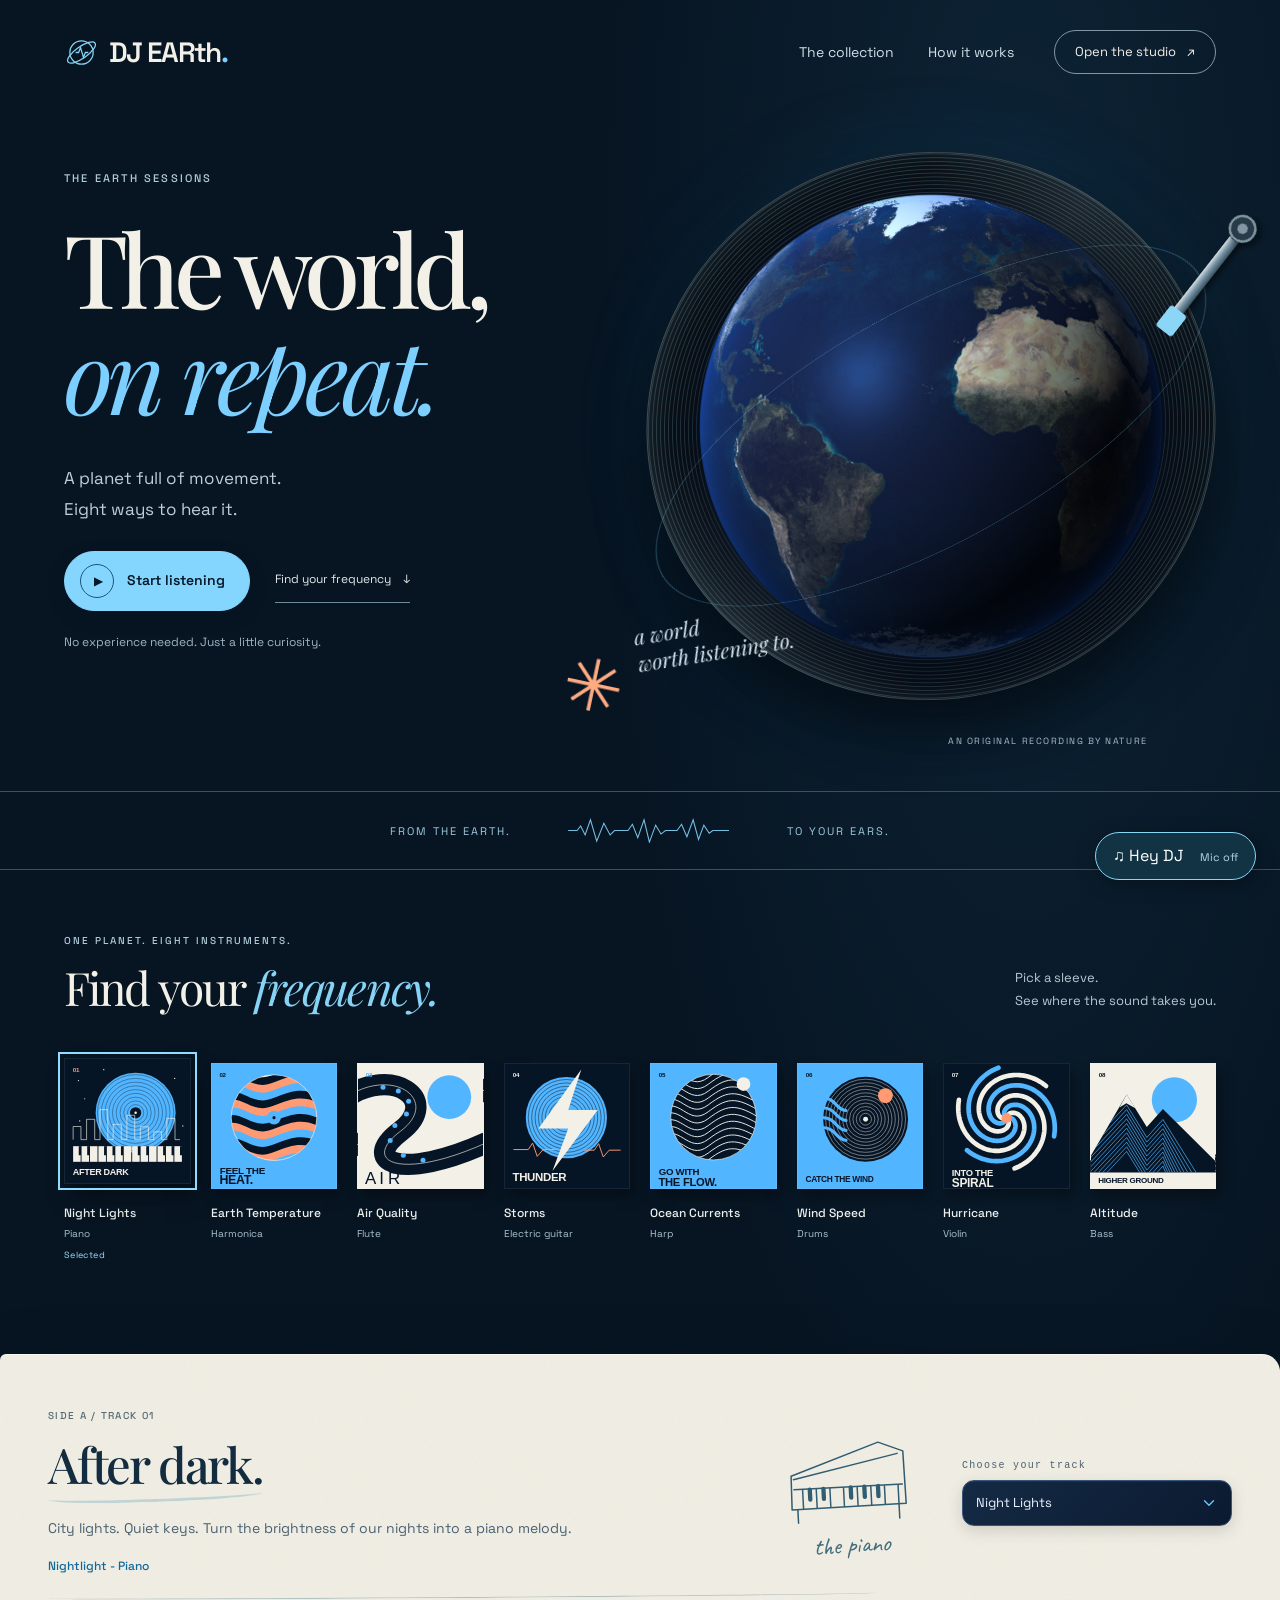
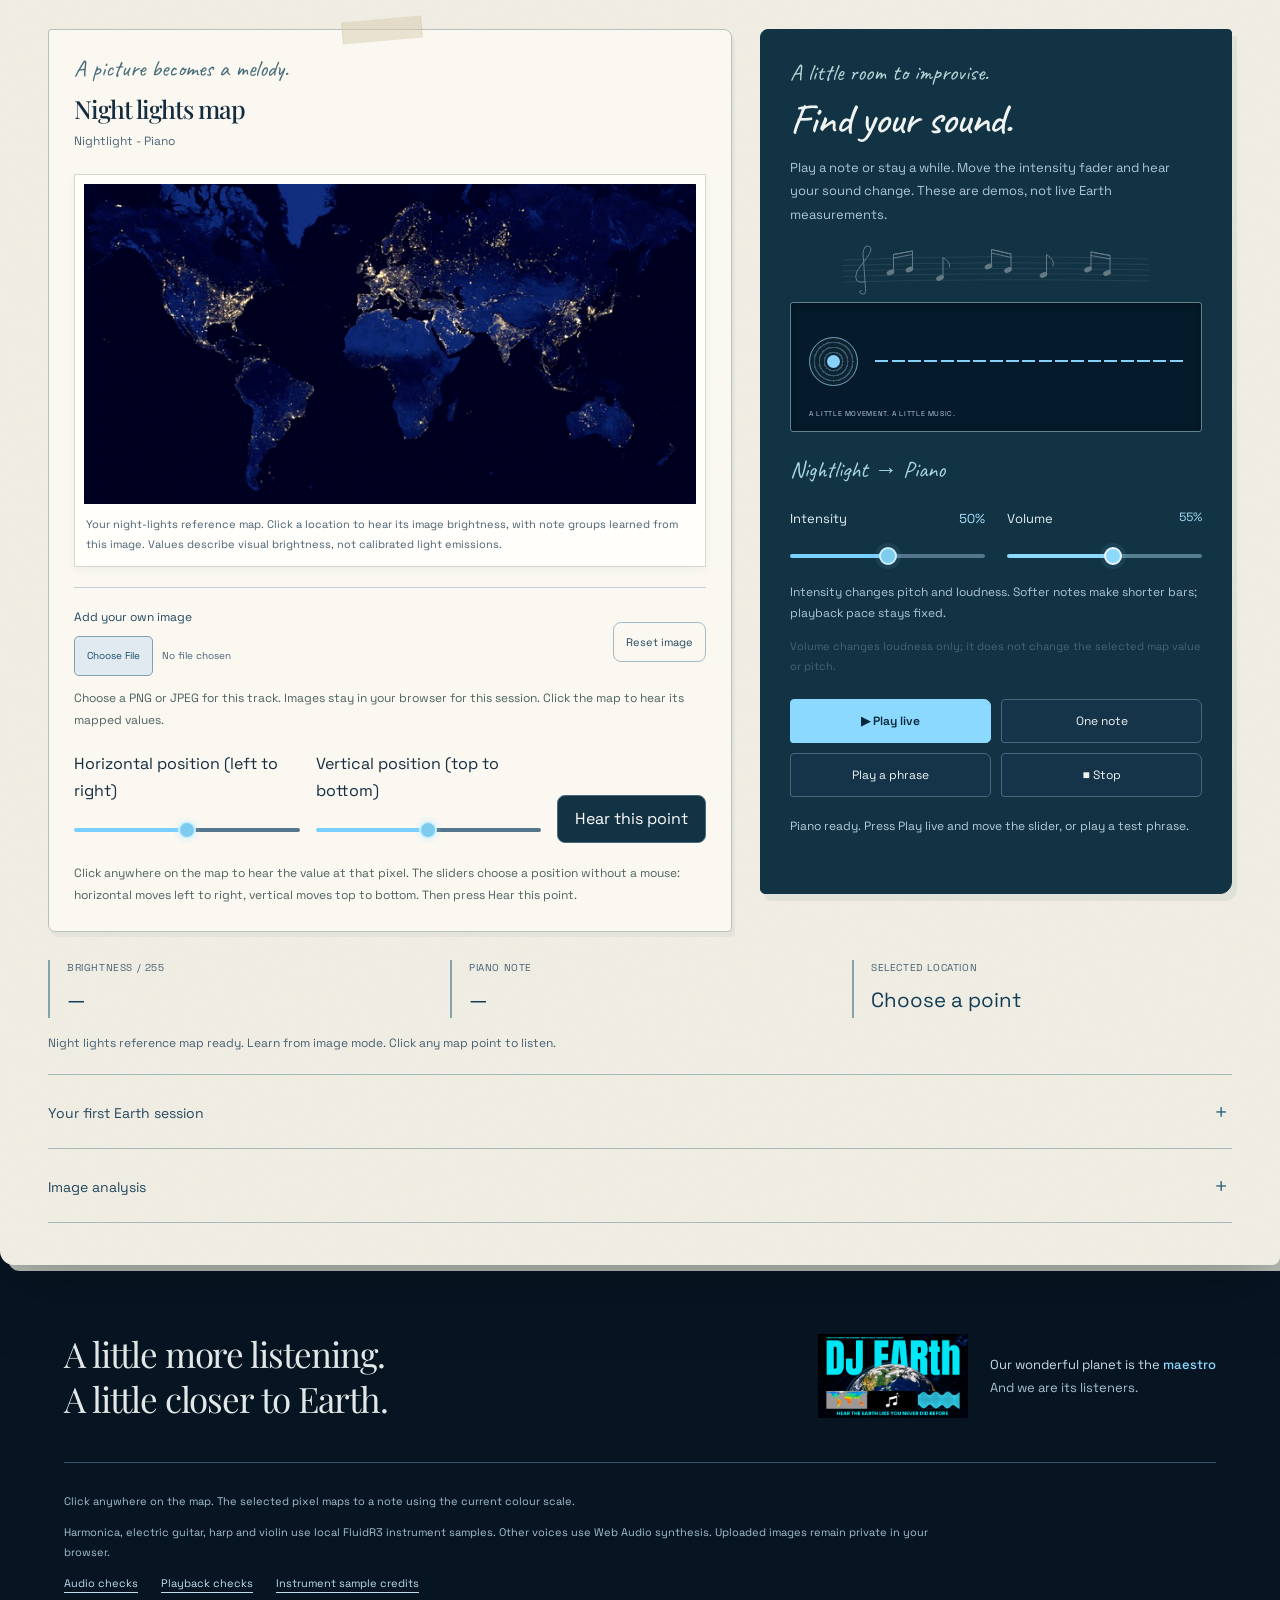
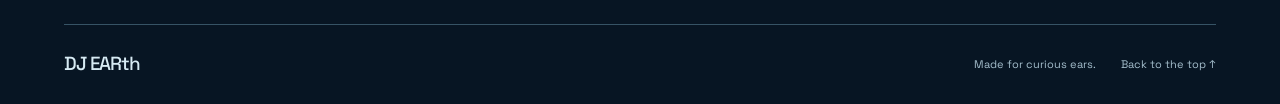
==== commit aafd0cb0: "work wow omg we are getting things done I guess + ai assistant" ====
--- a/index.html
+++ b/index.html
@@ -15,13 +15,23 @@
   <script src="audio-visualizer.js?v=full-display-1" defer></script>
   <script src="piano.js?v=audio-reactive-restore-1" defer></script>
   <script src="bass.js?v=audio-reactive-restore-1" defer></script>
-  <script src="instruments.js?v=audio-reactive-restore-1" defer></script>
-  <script src="script.js?v=blue-studio-restore-1" defer></script>
-  <script src="solo.js?v=intensity-gain-restore-1" defer></script>
+  <script src="instruments.js?v=sampled-voices-1" defer></script>
+  <script src="assets/tracks/night-lights-data.js?v=team-reference-2" defer></script>
+  <script src="script.js?v=night-map-local-2" defer></script>
+  <script src="solo.js?v=start-track-one-5" defer></script>
   <script src="studio-ui.js?v=earth-album-1" defer></script>
   <script src="globe-scene.js?v=earth-album-1" defer></script>
   <script src="art-direction.js?v=earth-album-1" defer></script>
   <script src="music-notebook.js?v=1" defer></script>
+  <link rel="stylesheet" href="no2-lab.css?v=1">
+  <script src="assets/no2/model.js?v=1" defer></script>
+  <script src="no2-reader.js?v=1" defer></script>
+  <script src="no2-lab.js?v=1" defer></script>
+  <link rel="stylesheet" href="voice-assistant.css?v=compact-2">
+  <script src="assets/voice/countries.js?v=1" defer></script>
+  <script src="assets/voice/temperature-reference.js?v=1" defer></script>
+  <script src="country-temperature.js?v=1" defer></script>
+  <script src="voice-assistant.js?v=compact-2" defer></script>
 </head>
 <body class="studio-page album-page">
   <a class="skip-link" href="#playground">Skip to the sound controls</a>
@@ -35,6 +45,28 @@
       <a class="open-studio" href="#playground">Open the studio <span aria-hidden="true">&#8599;</span></a>
     </header>
     <main class="app" id="studio">
+      <button id="djLauncher" class="dj-launcher" type="button" aria-controls="voiceAssistant" aria-expanded="false"><span aria-hidden="true">&#9835;</span> Hey DJ <span id="djMicState">Mic off</span></button>
+      <section id="voiceAssistant" class="voice-assistant" role="dialog" aria-modal="false" aria-labelledby="djVoiceTitle" hidden>
+        <button id="djClose" class="dj-close" type="button" aria-label="Close assistant">&#215;</button>
+        <h2 id="djVoiceTitle" tabindex="-1">Hey DJ</h2>
+        <p id="djVoiceStatus" role="status" aria-live="polite" aria-atomic="true">Say Hey DJ to start. Temperature reference only.</p>
+        <div class="voice-actions">
+          <button id="djEnable" type="button" aria-pressed="false">Enable microphone</button>
+          <button id="djAsk" type="button">Ask me my country</button>
+          <button id="djStop" type="button">Stop assistant</button>
+        </div>
+        <form id="djCountryForm">
+          <label for="djCountry">Country</label><br>
+          <input id="djCountry" list="djCountries" autocomplete="country-name" required placeholder="For example, Lebanon">
+          <datalist id="djCountries"></datalist>
+          <button type="submit">Play temperature</button>
+        </form>
+        <p id="djMelody">No country melody playing.</p>
+        <details><summary>Voice and reference details</summary>
+          <p>Once microphone permission is saved, DJ tries to listen automatically while this page is visible. Your browser may require one click to enable sound or listening. Speech recognition may send audio to the browser provider.</p>
+          <p>Temperature only: six approximate locations on the country's main landmass use note groups learned from the reference image. Its relative 0-6 scale is not degrees Celsius or current weather. Geographic alignment is approximate, especially for small countries.</p>
+        </details>
+      </section>
       <section class="album-hero" aria-labelledby="albumTitle">
         <div class="hero-copy">
           <p class="eyebrow">THE EARTH SESSIONS</p>
@@ -121,9 +153,7 @@
       </div>
       <figure class="track-image-figure">
       <div class="image-stage" id="imageStage">
-        <canvas id="sourceCanvas" width="800" height="160" role="img" aria-label="Current image; eight scan locations are available as numbered buttons"></canvas>
-        <div class="scan-line" aria-hidden="true"></div>
-        <div id="spotOverlay" class="spot-overlay" role="group" aria-label="Preview a location on the image"></div>
+        <canvas id="sourceCanvas" width="800" height="160" role="img" aria-label="Current image. Click any location to hear its mapped value, or use the column and row controls below."></canvas>
       </div>
         <img id="trackImage" width="1024" height="576" alt="">
         <figcaption id="trackImageCaption" class="helper"></figcaption>
@@ -137,8 +167,12 @@
       <p id="trackImageUploadHelp" class="helper">Choose a PNG or JPEG for this track. Images stay in your browser for this session.</p>
       <p id="trackImageUploadStatus" role="status"></p>
       <p id="trackImageError" role="status" hidden>Image unavailable. Try another upload or restore the default image.</p>
-      <div id="scanRoute" class="scan-route" role="group" aria-label="Eight scan locations, left to right"></div>
-      <p id="routeHelper" class="helper">Each spot samples one location across the map. Click any numbered spot, note card, or anywhere on the map to preview its mapped value and pitch.</p>
+      <div class="map-point-controls">
+        <label>Horizontal position (left to right)<input id="mapColumn" type="range" min="0" max="100" step="0.1" value="50"></label>
+        <label>Vertical position (top to bottom)<input id="mapRow" type="range" min="0" max="100" step="0.1" value="50"></label>
+        <button id="hearMapPoint" type="button">Hear this point</button>
+      </div>
+      <p id="routeHelper" class="helper">Click anywhere on the map to hear the value at that pixel. The sliders choose a position without a mouse: horizontal moves left to right, vertical moves top to bottom. Then press Hear this point.</p>
       <p id="patternNote" class="helper">The test phrase ends on high Do, one octave above the first Do. This is a musical ending for the test pattern; uploaded images follow their mapped values.</p>
       <p id="scanPending" class="helper" hidden>Image scanning and analysis for this track will be added later. Use the demo controls to preview its instrument.</p>
       <div hidden>
@@ -157,8 +191,14 @@
       <div class="deck-display" aria-hidden="true"><span class="deck-disc"></span><div class="equalizer"><i></i><i></i><i></i><i></i><i></i><i></i><i></i><i></i><i></i><i></i><i></i><i></i><i></i><i></i><i></i><i></i><i></i><i></i><i></i></div><span class="deck-display-label">A LITTLE MOVEMENT. A LITTLE MUSIC.</span></div>
       <select id="soloInstrument" aria-label="Selected track instrument" hidden></select>
       <p id="soloAssignment" class="track-tag">Temperature &rarr; Harmonica</p>
+      <div class="sound-faders">
       <label class="fader-label">Intensity <output id="soloValueLabel" for="soloValue">50%</output><input id="soloValue" type="range" min="0" max="100" value="50" aria-describedby="soloValueHelp"></label>
+        <label class="volume-control fader-label"><span>Volume</span><output id="volumeValue" for="volume">55%</output>
+          <input id="volume" type="range" min="0" max="100" value="55" aria-describedby="volumeHelp">
+        </label>
+      </div>
       <p id="soloValueHelp" class="helper">Press Play live, then move the fader: softer notes make shorter bars.</p>
+      <p id="volumeHelp" class="helper">Volume changes loudness only; it does not change the selected map value or pitch.</p>
       <div class="source-actions solo-transport">
         <button id="soloNote" type="button" aria-pressed="false"><span aria-hidden="true">&#9654;</span> Play live</button>
         <button id="soloSingle" type="button">One note</button>
@@ -172,36 +212,61 @@
       <div class="live-readout">
         <div><span id="metricLabel" class="label">Temperature / 6</span><output id="activeBrightness">—</output></div>
         <div><span id="instrumentLabel" class="label">harmonica note</span><output id="activeNote">—</output></div>
-        <div><span class="label">Scan spot</span><output id="scanPosition">— / 8</output></div>
-      </div>
-      <p id="status" role="status">Ready. Play the scan or preview a location.</p>
+        <div><span class="label">Selected location</span><output id="scanPosition">Choose a point</output></div>
+      </div>
+      <p id="status" role="status">Ready. Click a location on the map to hear it.</p>
     </section>        </div>
-    <section class="panel controls-panel" aria-label="Scan and sound controls">
+    <section class="panel controls-panel" hidden style="display:none">
       <div class="controls">
-        <div class="transport">
+        <div class="transport" style="display:none" aria-hidden="true">
           <button id="playScan" class="primary" type="button"><span aria-hidden="true">&#9654;</span> Play image</button>
           <button id="stopScan" class="secondary" type="button" disabled><span aria-hidden="true">&#9632;</span> Stop</button>
         </div>
-        <label class="volume-control"><span>Volume</span><output id="volumeValue" for="volume">55%</output>
-          <input id="volume" type="range" min="0" max="100" value="55" aria-describedby="volumeHelp">
-        </label>
-        <fieldset class="pitch-modes">
-          <legend>Pitch mode</legend>
-          <label><input type="radio" name="pitchMode" value="fixed" checked>Fixed scale</label>
-          <label><input type="radio" name="pitchMode" value="learned">Learn from image</label>
-        </fieldset>
-        <div id="pitchPicker" class="studio-picker" data-picker="pitch"><span class="picker-label">PITCH MODE</span></div>
+
         <fieldset class="pitch-modes" id="instrumentFieldset" hidden>
           <legend>Bass Register</legend>
           <label><input type="radio" name="bassRegister" value="deep" checked>Deep Bass (C2–C3 · 65–131 Hz)</label>
           <label><input type="radio" name="bassRegister" value="tenor">Tenor Bass (C3–C4 · 131–262 Hz)</label>
         </fieldset>
       </div>
-      <p id="volumeHelp" class="helper">Volume changes loudness only. Coldest temperatures still play Do; off-map background pixels are rests. One spot plays every 0.5 seconds.</p>
-    </section>
-
-
-      <details id="howItWorks" class="how-to panel"><summary>Your first Earth session</summary><div class="how-to-steps"><p><b>01 / Pick a track</b>Each part of the planet has its own instrument.</p><p><b>02 / Make it yours</b>Add an image or explore the built-in source.</p><p><b>03 / Press play</b>Use the intensity fader for a demo, or Play image on tracks 1 and 2.</p></div></details>
+
+    </section>
+
+
+    <section id="no2Lab" class="no2-lab" aria-labelledby="no2Title" hidden>
+      <p class="section-kicker">Field notes / First machine-learning experiment</p>
+      <h2 id="no2Title">Listen to the air.</h2>
+      <p>Read a NASA NO&#8322; map through the flute. A model trained on the older map's colour legend estimates the value at your chosen point. Higher pitch means more nitrogen dioxide in the atmospheric column. Volume stays independent.</p>
+      <p><strong>Historical map-reading prototype.</strong> This is not today's weather, an AQI reading or a forecast. Estimates come from image colours, not the underlying satellite measurements.</p>
+      <fieldset><legend>Choose a map</legend>
+        <label><input type="radio" name="no2Source" value="2015-2019">March 2015&ndash;2019 average</label>
+        <label><input type="radio" name="no2Source" value="2020" checked>March 2020 (unseen during training)</label>
+      </fieldset>
+      <label for="no2Upload">Try another map with this same NO&#8322; legend and layout</label>
+      <input id="no2Upload" type="file" accept="image/png,image/jpeg" aria-describedby="no2UploadHelp">
+      <p id="no2UploadHelp">PNG or JPEG, up to 20 MB. Use the full northeast-US map template shown below, including its 0&ndash;10 &times; 10&#185;&#8309; molecules/cm&#178; legend. Temperature maps and different palettes are not supported yet. Files stay in your browser.</p>
+      <canvas id="no2Canvas" width="1200" height="675" role="img" aria-label="Selected historical NO&#8322; map. Use the column and row controls below to sample without a mouse."></canvas>
+      <div class="no2-controls">
+        <label>Column, left to right <output id="no2XValue" for="no2X">45%</output><input data-no2-ready disabled id="no2X" type="range" min="0" max="100" value="45" aria-label="Map column, percent from left"></label>
+        <label>Row, top to bottom <output id="no2YValue" for="no2Y">45%</output><input data-no2-ready disabled id="no2Y" type="range" min="0" max="100" value="45" aria-label="Map row, percent from top"></label>
+      </div>
+      <p>Use arrow keys on either slider, then choose Hear this point. You can also click the map. The same value always has the same pitch across maps. Unreadable locations produce no note.</p>
+      <p id="no2Reading" class="no2-reading" role="status" aria-live="polite" aria-atomic="true">Loading map...</p>
+      <div class="no2-actions">
+        <button id="no2Play" data-no2-ready disabled type="button">Hear this point</button>
+        <button id="no2Reference" data-no2-ready disabled type="button">Learn the sound scale</button>
+        <button id="no2Stop" type="button">Stop NO&#8322; sound</button>
+      </div>
+      <p id="no2Status" role="status" aria-atomic="true"></p>
+      <details><summary>What this model can tell us</summary>
+        <p id="no2Evaluation"></p>
+        <p>The supervised model uses five nearest labelled colours to estimate a continuous value. It stays fixed when you change maps. The palette compatibility check does not verify dates, geography or units; confirm those yourself. Terrain shading, text and boundaries distort colours. Dark or neutral pixels are rejected, including some high-value areas. A rejected point means unknown, never zero.</p>
+        <p>Accurate temperature readings will need a temperature-specific calibration or, preferably, numerical data with coordinates, dates and units. Independent measurements are needed to evaluate scientific accuracy. Blind and low-vision listeners should help test whether the sound scale is understandable.</p>
+        <p>Source: <a href="https://airquality.gsfc.nasa.gov/slider/pandemic-and-after-northeast-us-2015-2019-versus-2020">NASA Aura OMI, northeast US, March 2015&ndash;2019 and March 2020</a>.</p>
+      </details>
+    </section>
+
+      <details id="howItWorks" class="how-to panel"><summary>Your first Earth session</summary><div class="how-to-steps"><p><b>01 / Pick a track</b>Each part of the planet has its own instrument.</p><p><b>02 / Make it yours</b>Add an image or explore the built-in source.</p><p><b>03 / Press play</b>Click a map point on tracks 1 and 2, or explore the NO&#8322; experiment on Air quality. Use the intensity fader for an instrument demo.</p></div></details>
     <details class="panel analysis-panel" id="learningPanel">
       <summary id="learningTitle">Behind the sound</summary>
       <p id="learningSummary"></p>
@@ -220,9 +285,10 @@
         </div>
     <div class="footer">
       <p id="footerScaleExplanation">Temperature track: Navy (0) → Blue (1) → Cyan (2) → Green (3) → Yellow (4) → Red (5) → Maroon (6) maps to Do, Ré, Mi, Fa, Sol, La, Si. The higher the temperature, the higher the pitch.</p>
-      <p>Sonification uses local Web Audio API synthesis without external dependencies. Uploaded images remain private in your browser.</p>
+      <p>Harmonica, electric guitar, harp and violin use local FluidR3 instrument samples. Other voices use Web Audio synthesis. Uploaded images remain private in your browser.</p>
       <a href="tests.html">Audio checks</a>
       <a href="tests-live.html">Playback checks</a>
+      <a href="assets/instruments/LICENSE.md">Instrument sample credits</a>
     </div>
         <div class="footer-bottom"><a href="#studio">DJ EARth</a><span>Made for curious ears.</span><a href="#studio">Back to the top &#8593;</a></div>
       </footer>
--- a/style.css
+++ b/style.css
@@ -234,3 +234,16 @@
 
 .open-studio { display: inline-flex; align-items: center; min-height: 44px; }
 .site-navigation a { display: inline-flex; align-items: center; min-height: 44px; }
+.map-point-controls { display: flex; flex-wrap: wrap; gap: 16px; align-items: end; margin: 20px 0; }
+.map-point-controls label { flex: 1 1 180px; }
+.map-point-controls input { display: block; width: 100%; }
+.map-point-controls button { background: #123344; color: #fff; }
+.demo-track .map-point-controls { display: none; }
+#sourceCanvas { cursor: crosshair; }
+.sound-faders { display: grid; grid-template-columns: minmax(0, 1fr) minmax(0, 1fr); gap: 22px; align-items: start; }
+.sound-faders .fader-label { min-width: 0; max-width: none; margin: 0; color: #e4eef3; font-size: 13px; grid-column: auto; }
+.sound-faders output { float: right; color: #a5def8; font-size: 12px; font-variant-numeric: tabular-nums; }
+.sound-faders input[type="range"] { display: block; width: 100%; height: 28px; margin-top: 12px; }
+.sound-faders .volume-control input::-webkit-slider-runnable-track { background: linear-gradient(to right, #8dd9fb 0 var(--range-progress, 55%), #557e91 var(--range-progress, 55%) 100%); }
+.sound-faders .volume-control input::-webkit-slider-thumb { background: #8dd9fb; }
+@media (max-width: 360px) { .sound-faders { grid-template-columns: 1fr; } }
--- a/no2-lab.css
+++ b/no2-lab.css
@@ -0,0 +1,18 @@
+.no2-lab { margin: 30px 0; padding: clamp(20px, 4vw, 42px); border: 1px solid #7397a8; background: #f4f1e8; color: #123344; border-radius: 3px 18px 3px 3px; }
+.no2-lab[hidden] { display: none; }
+.no2-lab h2 { font: 38px 'Playfair Display', Georgia, serif; margin: 8px 0 18px; }
+.no2-lab p { max-width: 80ch; line-height: 1.7; }
+.no2-lab fieldset { border: 0; padding: 0; margin: 20px 0; display: flex; flex-wrap: wrap; gap: 16px; }
+.no2-lab legend { font-weight: bold; margin-bottom: 12px; }
+.no2-lab label { display: block; }
+.no2-lab input[type=radio] { margin-right: 8px; }
+.no2-lab input[type=range] { width: 100%; }
+.no2-lab canvas { display: block; width: 100%; height: auto; border: 1px solid #7397a8; margin: 20px 0; }
+.no2-controls, .no2-actions { display: flex; flex-wrap: wrap; gap: 16px; margin: 18px 0; }
+.no2-controls label { flex: 1 1 220px; }
+.no2-lab button { min-height: 44px; }
+.no2-lab :focus-visible { outline: 3px solid #146a9c; outline-offset: 4px; }
+.no2-lab input[type=file] { max-width: 100%; }
+.no2-reading { padding: 16px; background: #dce9eb; border-left: 3px solid #146a9c; min-height: 70px; }
+.no2-lab details { margin-top: 20px; }
+.no2-lab summary { cursor: pointer; padding: 12px 0; }
--- a/voice-assistant.css
+++ b/voice-assistant.css
@@ -0,0 +1,14 @@
+.voice-assistant { position: fixed; z-index: 1001; right: 24px; bottom: 90px; width: min(440px, calc(100vw - 32px)); max-height: calc(100dvh - 120px); overflow-y: auto; padding: 24px; background: #123344; color: #e4eef3; border: 1px solid #527c91; border-radius: 16px; box-shadow: 0 16px 60px #0007; }
+.voice-assistant[hidden] { display: none; }
+.dj-launcher { position: fixed; z-index: 1002; bottom: 20px; right: 24px; background: #123344; color: #fff; border: 1px solid #87d5f7; border-radius: 30px; box-shadow: 0 4px 20px #0005; }
+.dj-launcher span:last-child { font-size: 11px; margin-left: 12px; color: #b9d7e5; }
+.voice-assistant .dj-close { float: right; font-size: 24px; padding: 0 12px; }
+.voice-assistant h2 { font-family: 'Playfair Display', Georgia, serif; font-size: 32px; margin: 0 0 12px; }
+.voice-assistant p { max-width: 80ch; line-height: 1.7; }
+.voice-actions { display: flex; gap: 12px; flex-wrap: wrap; margin: 20px 0; }
+.voice-assistant button { color: #e4eef3; min-height: 44px; }
+.voice-assistant #djEnable[aria-pressed="true"] { background: #87d5f7; color: #071c2c; }
+.voice-assistant input { padding: 12px; width: min(100%, 320px); background: #fff; color: #123344; border: 2px solid #87d5f7; border-radius: 4px; margin: 10px 12px 10px 0; }
+.voice-assistant :focus-visible { outline: 3px solid #87d5f7; outline-offset: 4px; }
+.voice-assistant summary { padding: 14px 0; cursor: pointer; }
+@media(max-width:767px){.voice-assistant { right: 16px; padding: 20px; }.dj-launcher { right: 16px; }}
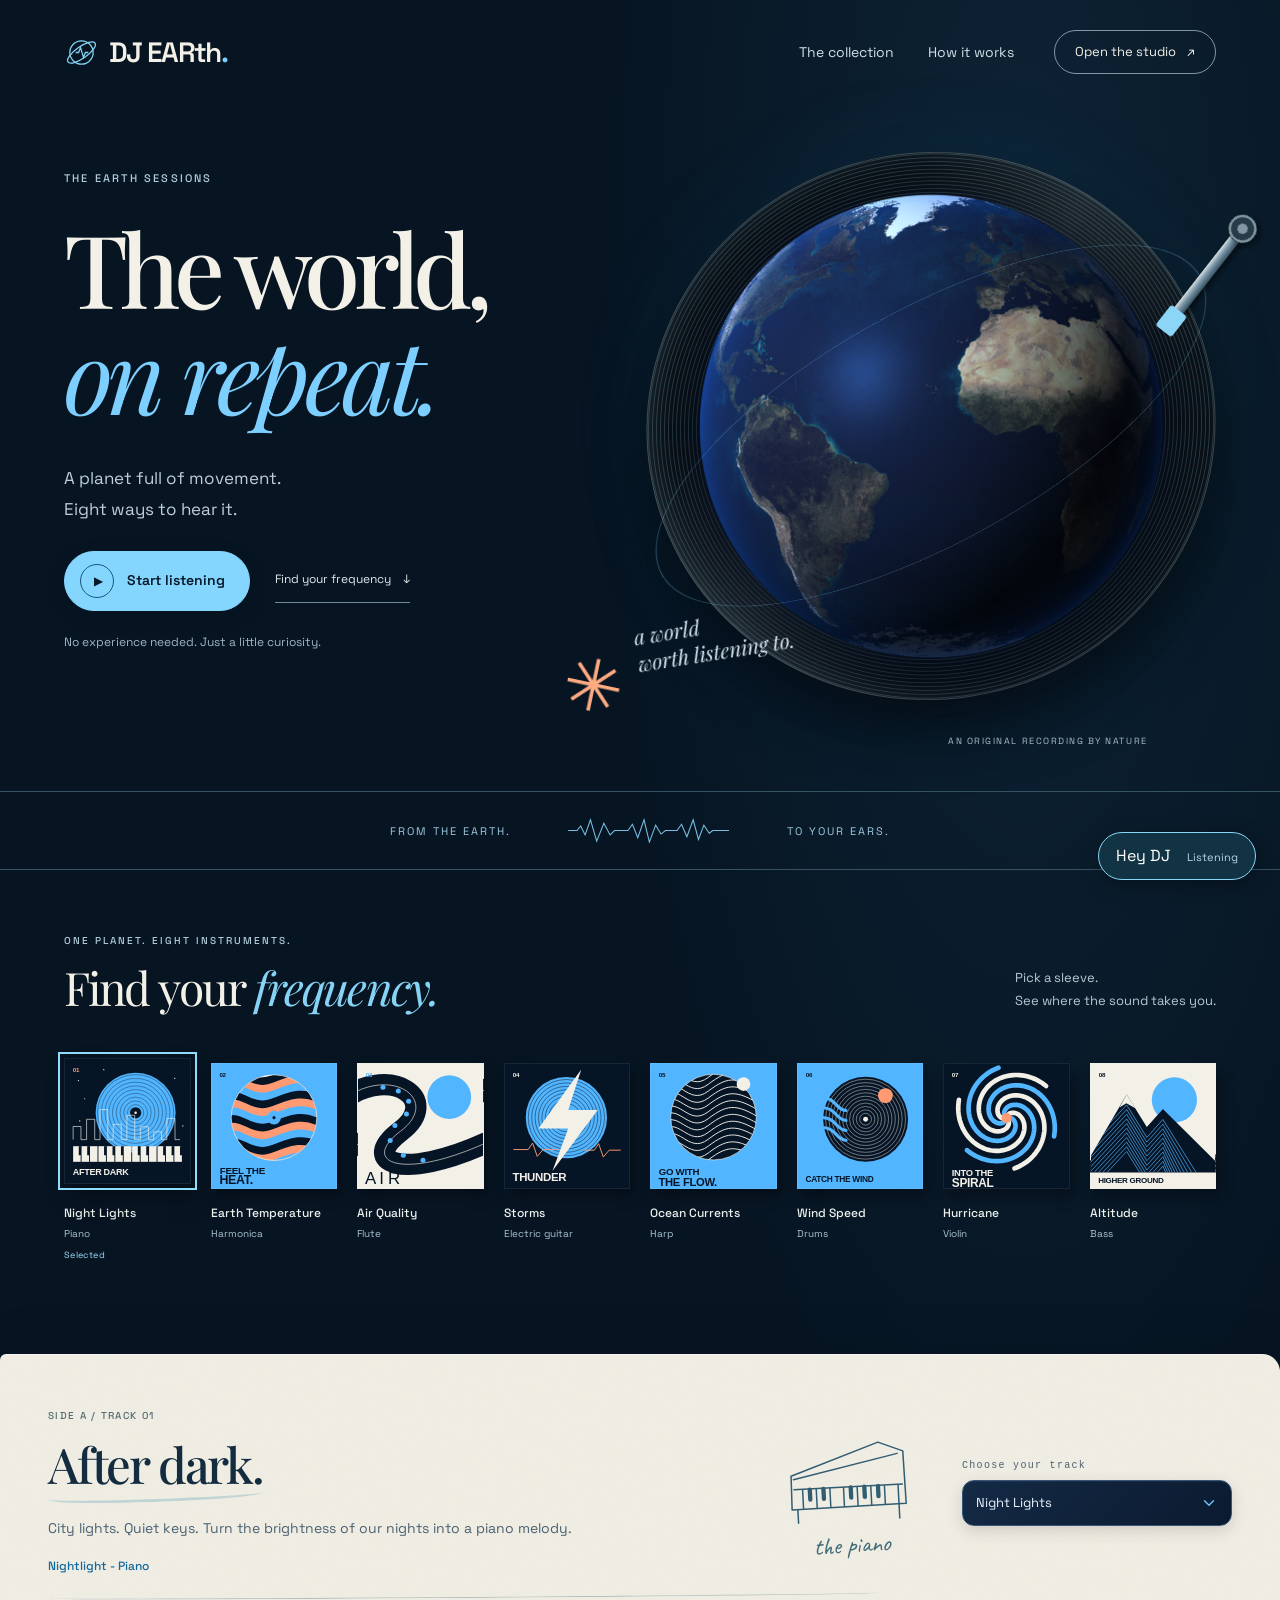
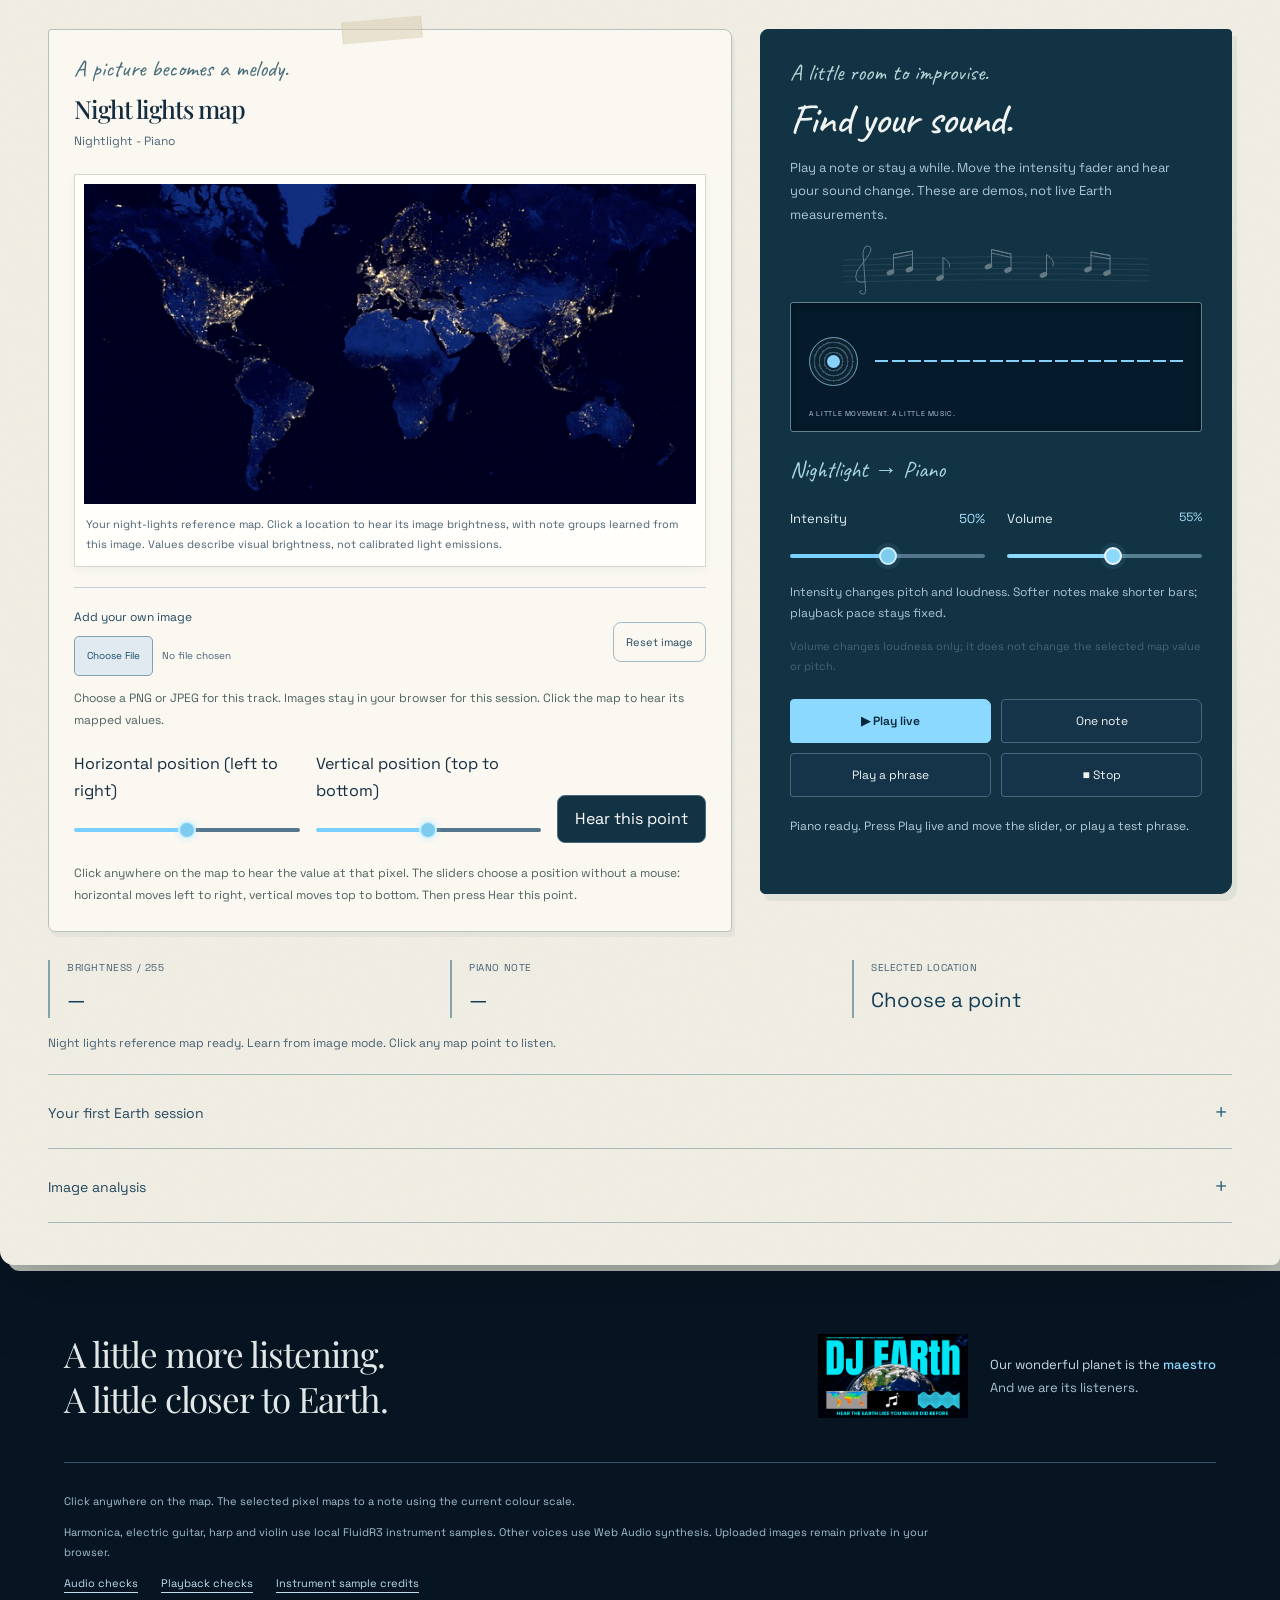
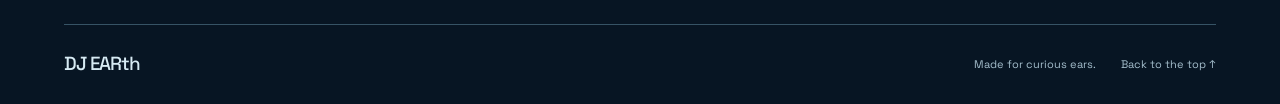
==== commit 9e418dfc: "change change" ====
--- a/index.html
+++ b/index.html
@@ -17,8 +17,8 @@
   <script src="bass.js?v=audio-reactive-restore-1" defer></script>
   <script src="instruments.js?v=sampled-voices-1" defer></script>
   <script src="assets/tracks/night-lights-data.js?v=team-reference-2" defer></script>
-  <script src="script.js?v=night-map-local-2" defer></script>
-  <script src="solo.js?v=start-track-one-5" defer></script>
+  <script src="script.js?v=map-intensity-1" defer></script>
+  <script src="solo.js?v=map-intensity-1" defer></script>
   <script src="studio-ui.js?v=earth-album-1" defer></script>
   <script src="globe-scene.js?v=earth-album-1" defer></script>
   <script src="art-direction.js?v=earth-album-1" defer></script>
@@ -27,11 +27,11 @@
   <script src="assets/no2/model.js?v=1" defer></script>
   <script src="no2-reader.js?v=1" defer></script>
   <script src="no2-lab.js?v=1" defer></script>
-  <link rel="stylesheet" href="voice-assistant.css?v=compact-2">
   <script src="assets/voice/countries.js?v=1" defer></script>
   <script src="assets/voice/temperature-reference.js?v=1" defer></script>
-  <script src="country-temperature.js?v=1" defer></script>
-  <script src="voice-assistant.js?v=compact-2" defer></script>
+  <script src="country-temperature.js?v=reference-restored-5" defer></script>
+  <link rel="stylesheet" href="voice-assistant.css?v=compact-3">
+  <script src="voice-assistant.js?v=reference-restored-10" defer></script>
 </head>
 <body class="studio-page album-page">
   <a class="skip-link" href="#playground">Skip to the sound controls</a>
@@ -45,26 +45,32 @@
       <a class="open-studio" href="#playground">Open the studio <span aria-hidden="true">&#8599;</span></a>
     </header>
     <main class="app" id="studio">
-      <button id="djLauncher" class="dj-launcher" type="button" aria-controls="voiceAssistant" aria-expanded="false"><span aria-hidden="true">&#9835;</span> Hey DJ <span id="djMicState">Mic off</span></button>
+      <button id="djLauncher" class="dj-launcher" type="button" aria-controls="voiceAssistant" aria-expanded="false">Hey DJ <span id="djMicState">Mic off</span></button>
       <section id="voiceAssistant" class="voice-assistant" role="dialog" aria-modal="false" aria-labelledby="djVoiceTitle" hidden>
         <button id="djClose" class="dj-close" type="button" aria-label="Close assistant">&#215;</button>
         <h2 id="djVoiceTitle" tabindex="-1">Hey DJ</h2>
-        <p id="djVoiceStatus" role="status" aria-live="polite" aria-atomic="true">Say Hey DJ to start. Temperature reference only.</p>
+        <p>Say Hey DJ to hear a temperature melody for your country.</p>
+        <p id="djVoiceStatus" role="status" aria-live="polite" aria-atomic="true">Ready to help.</p>
         <div class="voice-actions">
-          <button id="djEnable" type="button" aria-pressed="false">Enable microphone</button>
+          <button id="djEnable" type="button">Enable microphone</button>
           <button id="djAsk" type="button">Ask me my country</button>
+          <button id="djWelcome" type="button">Hear introduction</button>
           <button id="djStop" type="button">Stop assistant</button>
         </div>
-        <form id="djCountryForm">
-          <label for="djCountry">Country</label><br>
-          <input id="djCountry" list="djCountries" autocomplete="country-name" required placeholder="For example, Lebanon">
-          <datalist id="djCountries"></datalist>
-          <button type="submit">Play temperature</button>
-        </form>
-        <p id="djMelody">No country melody playing.</p>
-        <details><summary>Voice and reference details</summary>
-          <p>Once microphone permission is saved, DJ tries to listen automatically while this page is visible. Your browser may require one click to enable sound or listening. Speech recognition may send audio to the browser provider.</p>
-          <p>Temperature only: six approximate locations on the country's main landmass use note groups learned from the reference image. Its relative 0-6 scale is not degrees Celsius or current weather. Geographic alignment is approximate, especially for small countries.</p>
+        <form id="djCountryForm"><label for="djCountry">Or type your country</label><input id="djCountry" list="djCountries" autocomplete="country-name" required><datalist id="djCountries"></datalist><button type="submit">Play temperature</button></form>
+        <p id="djForecast"></p>
+        <p id="djMelody">No melody playing.</p>
+        <details><summary>About this assistant</summary><p>Temperature reference only, not a live weather forecast. Country alignment is approximate. Browser microphone permission is required; speech recognition may send audio to its provider.</p></details>
+        <details><summary>Explore the source maps</summary>
+          <p>These external viewers open in a new tab. These viewers do not drive the assistant's reference-map music.</p>
+          <ul>
+            <li><a href="https://satmeteo.com/maps/temperature" target="_blank" rel="noopener">Temperature &mdash; Satmeteo</a></li>
+            <li><a href="https://zoom.earth/maps/wind-speed/#view=33.893,35.502,6z/model=icon" target="_blank" rel="noopener">Wind speed &mdash; Zoom Earth</a></li>
+            <li><a href="https://airindex.today/en/air-quality-map" target="_blank" rel="noopener">Air quality forecast &mdash; Airindex</a></li>
+            <li><a href="https://www.iqair.com/air-quality-map" target="_blank" rel="noopener">Air quality &mdash; IQAir</a></li>
+            <li><a href="https://blue-marble.de/nightlights/" target="_blank" rel="noopener">Night lights imagery &mdash; Blue Marble</a></li>
+            <li><a href="https://seatempmap.com/" target="_blank" rel="noopener">Sea temperature &mdash; SeaTempMap</a></li>
+          </ul>
         </details>
       </section>
       <section class="album-hero" aria-labelledby="albumTitle">
--- a/style.css
+++ b/style.css
@@ -247,3 +247,4 @@
 .sound-faders .volume-control input::-webkit-slider-runnable-track { background: linear-gradient(to right, #8dd9fb 0 var(--range-progress, 55%), #557e91 var(--range-progress, 55%) 100%); }
 .sound-faders .volume-control input::-webkit-slider-thumb { background: #8dd9fb; }
 @media (max-width: 360px) { .sound-faders { grid-template-columns: 1fr; } }
+.sr-only { position: absolute; width: 1px; height: 1px; padding: 0; margin: -1px; overflow: hidden; clip-path: inset(50%); white-space: nowrap; border: 0; }
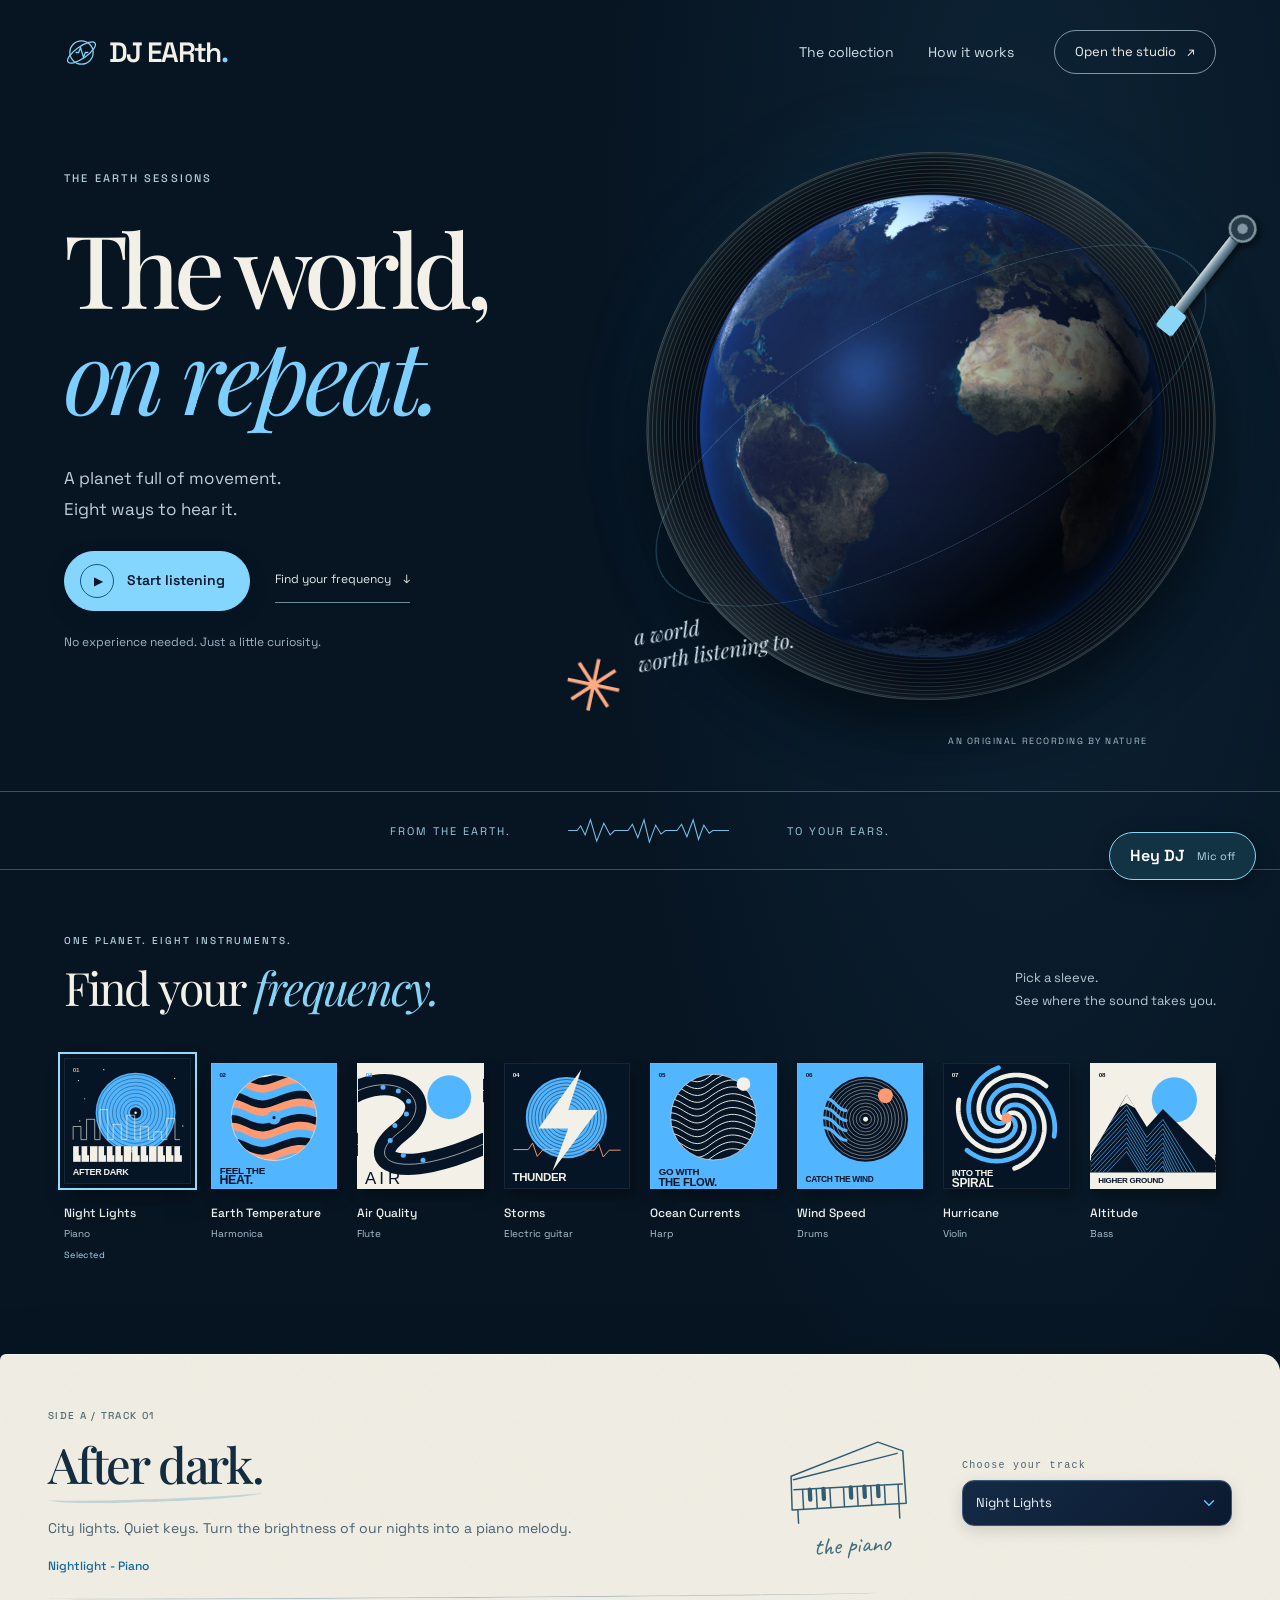
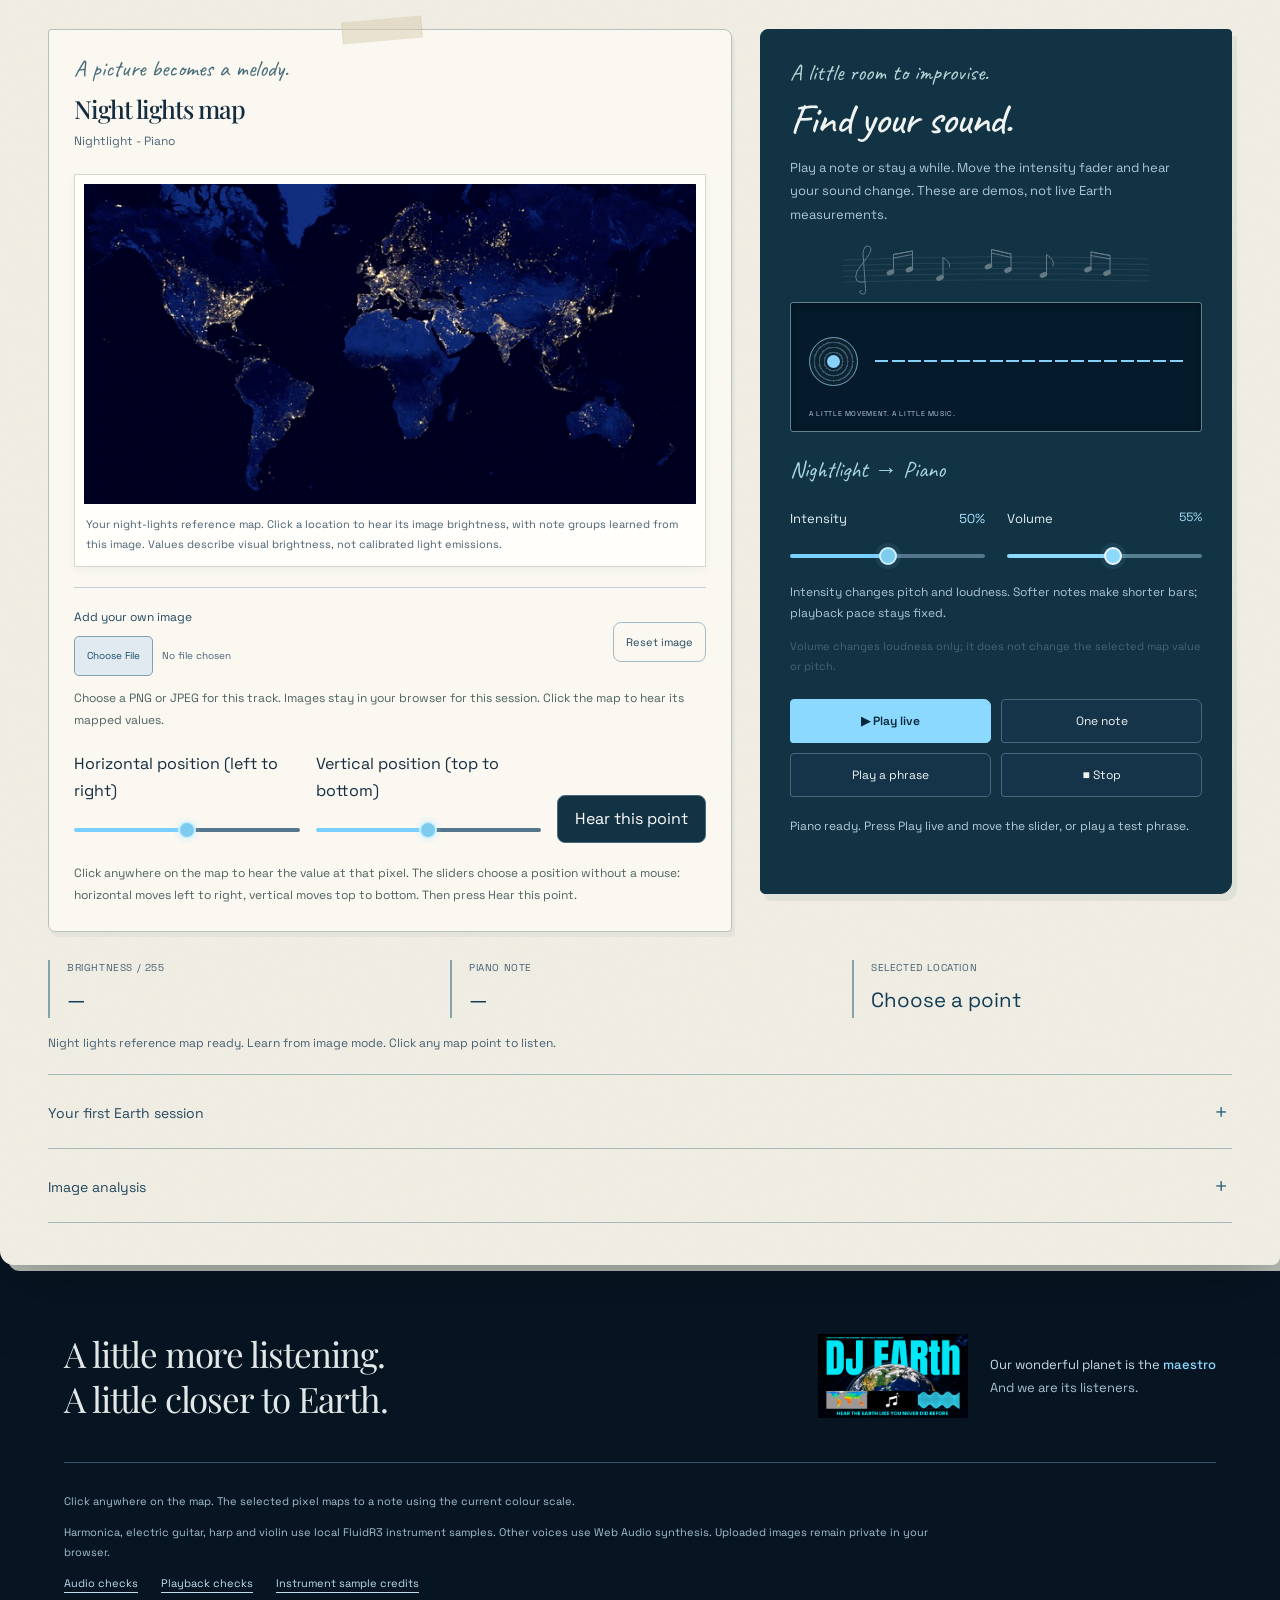
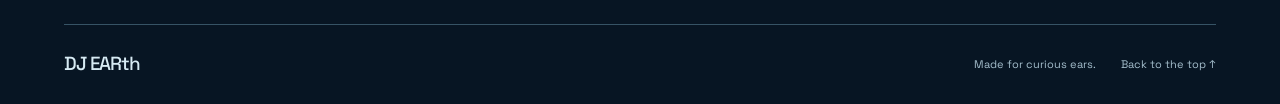
==== commit f30ebfeb: "final one" ====
--- a/index.html
+++ b/index.html
@@ -49,15 +49,30 @@
       <section id="voiceAssistant" class="voice-assistant" role="dialog" aria-modal="false" aria-labelledby="djVoiceTitle" hidden>
         <button id="djClose" class="dj-close" type="button" aria-label="Close assistant">&#215;</button>
         <h2 id="djVoiceTitle" tabindex="-1">Hey DJ</h2>
-        <p>Say Hey DJ to hear a temperature melody for your country.</p>
-        <p id="djVoiceStatus" role="status" aria-live="polite" aria-atomic="true">Ready to help.</p>
+        <p>Say <strong>"Hey DJ"</strong> or say your country to hear its temperature melody.</p>
+        <div id="fileProtocolNotice" class="file-warning" hidden>
+          ⚠️ Chrome and Edge block speech-to-text on local <code>file://</code> URLs for security. To speak, open via a local server (e.g. VS Code Live Server or run <code>start-server.bat</code>). You can also click the country buttons or type below anytime!
+        </div>
+        <div id="djTranscriptBox" class="dj-transcript-box" aria-live="polite">
+          <span id="djLiveTranscript" class="dj-live-transcript dj-transcript-system">Waiting for speech...</span>
+        </div>
+        <p id="djVoiceStatus" class="dj-status-msg" role="status" aria-live="polite" aria-atomic="true">Ready to help.</p>
         <div class="voice-actions">
           <button id="djEnable" type="button">Enable microphone</button>
           <button id="djAsk" type="button">Ask me my country</button>
           <button id="djWelcome" type="button">Hear introduction</button>
           <button id="djStop" type="button">Stop assistant</button>
         </div>
-        <form id="djCountryForm"><label for="djCountry">Or type your country</label><input id="djCountry" list="djCountries" autocomplete="country-name" required><datalist id="djCountries"></datalist><button type="submit">Play temperature</button></form>
+        <div class="quick-countries" aria-label="Quick country test buttons">
+          <span>Quick test:</span>
+          <button type="button" class="quick-country-btn" data-country="Lebanon">Lebanon</button>
+          <button type="button" class="quick-country-btn" data-country="United States">USA</button>
+          <button type="button" class="quick-country-btn" data-country="France">France</button>
+          <button type="button" class="quick-country-btn" data-country="Japan">Japan</button>
+          <button type="button" class="quick-country-btn" data-country="Brazil">Brazil</button>
+          <button type="button" class="quick-country-btn" data-country="Egypt">Egypt</button>
+        </div>
+        <form id="djCountryForm"><label for="djCountry">Or type your country</label><input id="djCountry" list="djCountries" autocomplete="country-name" placeholder="e.g. Lebanon, France, USA" required><datalist id="djCountries"></datalist><button type="submit">Play temperature</button></form>
         <p id="djForecast"></p>
         <p id="djMelody">No melody playing.</p>
         <details><summary>About this assistant</summary><p>Temperature reference only, not a live weather forecast. Country alignment is approximate. Browser microphone permission is required; speech recognition may send audio to its provider.</p></details>
--- a/voice-assistant.css
+++ b/voice-assistant.css
@@ -1,14 +1,30 @@
-.voice-assistant { position: fixed; z-index: 1001; right: 24px; bottom: 90px; width: min(440px, calc(100vw - 32px)); max-height: calc(100dvh - 120px); overflow-y: auto; padding: 24px; background: #123344; color: #e4eef3; border: 1px solid #527c91; border-radius: 16px; box-shadow: 0 16px 60px #0007; }
+.voice-assistant { position: fixed; z-index: 1001; right: 24px; bottom: 90px; width: min(460px, calc(100vw - 32px)); max-height: calc(100dvh - 120px); overflow-y: auto; padding: 24px; background: #123344; color: #e4eef3; border: 1px solid #527c91; border-radius: 16px; box-shadow: 0 16px 60px #0007; }
 .voice-assistant[hidden] { display: none; }
-.dj-launcher { position: fixed; z-index: 1002; bottom: 20px; right: 24px; background: #123344; color: #fff; border: 1px solid #87d5f7; border-radius: 30px; box-shadow: 0 4px 20px #0005; }
-.dj-launcher span:last-child { font-size: 11px; margin-left: 12px; color: #b9d7e5; }
-.voice-assistant .dj-close { float: right; font-size: 24px; padding: 0 12px; }
-.voice-assistant h2 { font-family: 'Playfair Display', Georgia, serif; font-size: 32px; margin: 0 0 12px; }
-.voice-assistant p { max-width: 80ch; line-height: 1.7; }
-.voice-actions { display: flex; gap: 12px; flex-wrap: wrap; margin: 20px 0; }
-.voice-assistant button { color: #e4eef3; min-height: 44px; }
-.voice-assistant #djEnable[aria-pressed="true"] { background: #87d5f7; color: #071c2c; }
-.voice-assistant input { padding: 12px; width: min(100%, 320px); background: #fff; color: #123344; border: 2px solid #87d5f7; border-radius: 4px; margin: 10px 12px 10px 0; }
-.voice-assistant :focus-visible { outline: 3px solid #87d5f7; outline-offset: 4px; }
-.voice-assistant summary { padding: 14px 0; cursor: pointer; }
-@media(max-width:767px){.voice-assistant { right: 16px; padding: 20px; }.dj-launcher { right: 16px; }}
+.dj-launcher { position: fixed; z-index: 1002; bottom: 20px; right: 24px; background: #123344; color: #fff; border: 1px solid #87d5f7; border-radius: 30px; box-shadow: 0 4px 20px #0005; padding: 10px 20px; font-weight: 600; cursor: pointer; transition: all 0.25s ease; display: inline-flex; align-items: center; }
+.dj-launcher:hover { background: #18465d; border-color: #aae3fb; }
+.dj-launcher span:last-child { font-size: 11px; margin-left: 12px; color: #b9d7e5; font-weight: normal; }
+.dj-launcher.is-listening { border-color: #55ffcc; box-shadow: 0 0 18px rgba(85, 255, 204, 0.45); }
+.dj-launcher.is-listening span:last-child { color: #55ffcc; font-weight: 600; }
+.voice-assistant .dj-close { float: right; font-size: 24px; padding: 0 12px; background: transparent; border: none; color: #b9d7e5; cursor: pointer; line-height: 1; }
+.voice-assistant .dj-close:hover { color: #fff; }
+.voice-assistant h2 { font-family: 'Playfair Display', Georgia, serif; font-size: 30px; margin: 0 0 8px; color: #87d5f7; }
+.voice-assistant p { max-width: 80ch; line-height: 1.6; margin: 8px 0; }
+.dj-transcript-box { background: #081720; border: 1px solid #234d65; border-radius: 8px; padding: 10px 14px; margin: 14px 0 8px; min-height: 38px; display: flex; align-items: center; font-family: ui-monospace, SFMono-Regular, Menlo, Monaco, Consolas, monospace; font-size: 13px; line-height: 1.4; word-break: break-word; }
+.dj-live-transcript { color: #b9d7e5; }
+.dj-live-transcript.dj-transcript-user { color: #ffffff; font-weight: 600; }
+.dj-live-transcript.dj-transcript-success { color: #55ffcc; font-weight: 600; }
+.dj-live-transcript.dj-transcript-error { color: #ff9d9d; }
+.dj-live-transcript.dj-transcript-system { color: #87d5f7; }
+.voice-assistant .dj-status-msg { font-size: 13px; color: #a0c2d3; margin: 4px 0 12px; }
+.voice-assistant .file-warning { background: rgba(255, 180, 0, 0.12); border: 1px solid rgba(255, 180, 0, 0.4); border-radius: 6px; padding: 8px 12px; font-size: 12px; color: #ffd67a; margin: 8px 0; }
+.voice-actions { display: flex; gap: 8px; flex-wrap: wrap; margin: 14px 0; }
+.voice-assistant button { color: #e4eef3; min-height: 40px; padding: 8px 14px; border-radius: 6px; border: 1px solid #527c91; background: #163d52; cursor: pointer; font-size: 13px; transition: background 0.15s; }
+.voice-assistant button:hover { background: #1d4e68; }
+.voice-assistant #djEnable[aria-pressed="true"] { background: #87d5f7; color: #071c2c; font-weight: 600; border-color: #87d5f7; }
+.quick-countries { display: flex; gap: 6px; flex-wrap: wrap; align-items: center; margin: 12px 0 16px; font-size: 12px; color: #b9d7e5; }
+.quick-country-btn { background: #0f2735 !important; border: 1px solid #376580 !important; border-radius: 16px !important; padding: 4px 10px !important; font-size: 12px !important; min-height: 28px !important; color: #87d5f7 !important; }
+.quick-country-btn:hover { background: #1b455b !important; color: #fff !important; border-color: #87d5f7 !important; }
+.voice-assistant input { padding: 10px 12px; width: min(100%, 300px); background: #fff; color: #123344; border: 2px solid #87d5f7; border-radius: 4px; margin: 8px 10px 8px 0; font-size: 14px; }
+.voice-assistant :focus-visible { outline: 3px solid #87d5f7; outline-offset: 3px; }
+.voice-assistant summary { padding: 10px 0; cursor: pointer; color: #87d5f7; font-size: 13px; }
+@media(max-width:767px){.voice-assistant { right: 12px; left: 12px; width: auto; padding: 16px; bottom: 80px; }.dj-launcher { right: 16px; bottom: 16px; }}
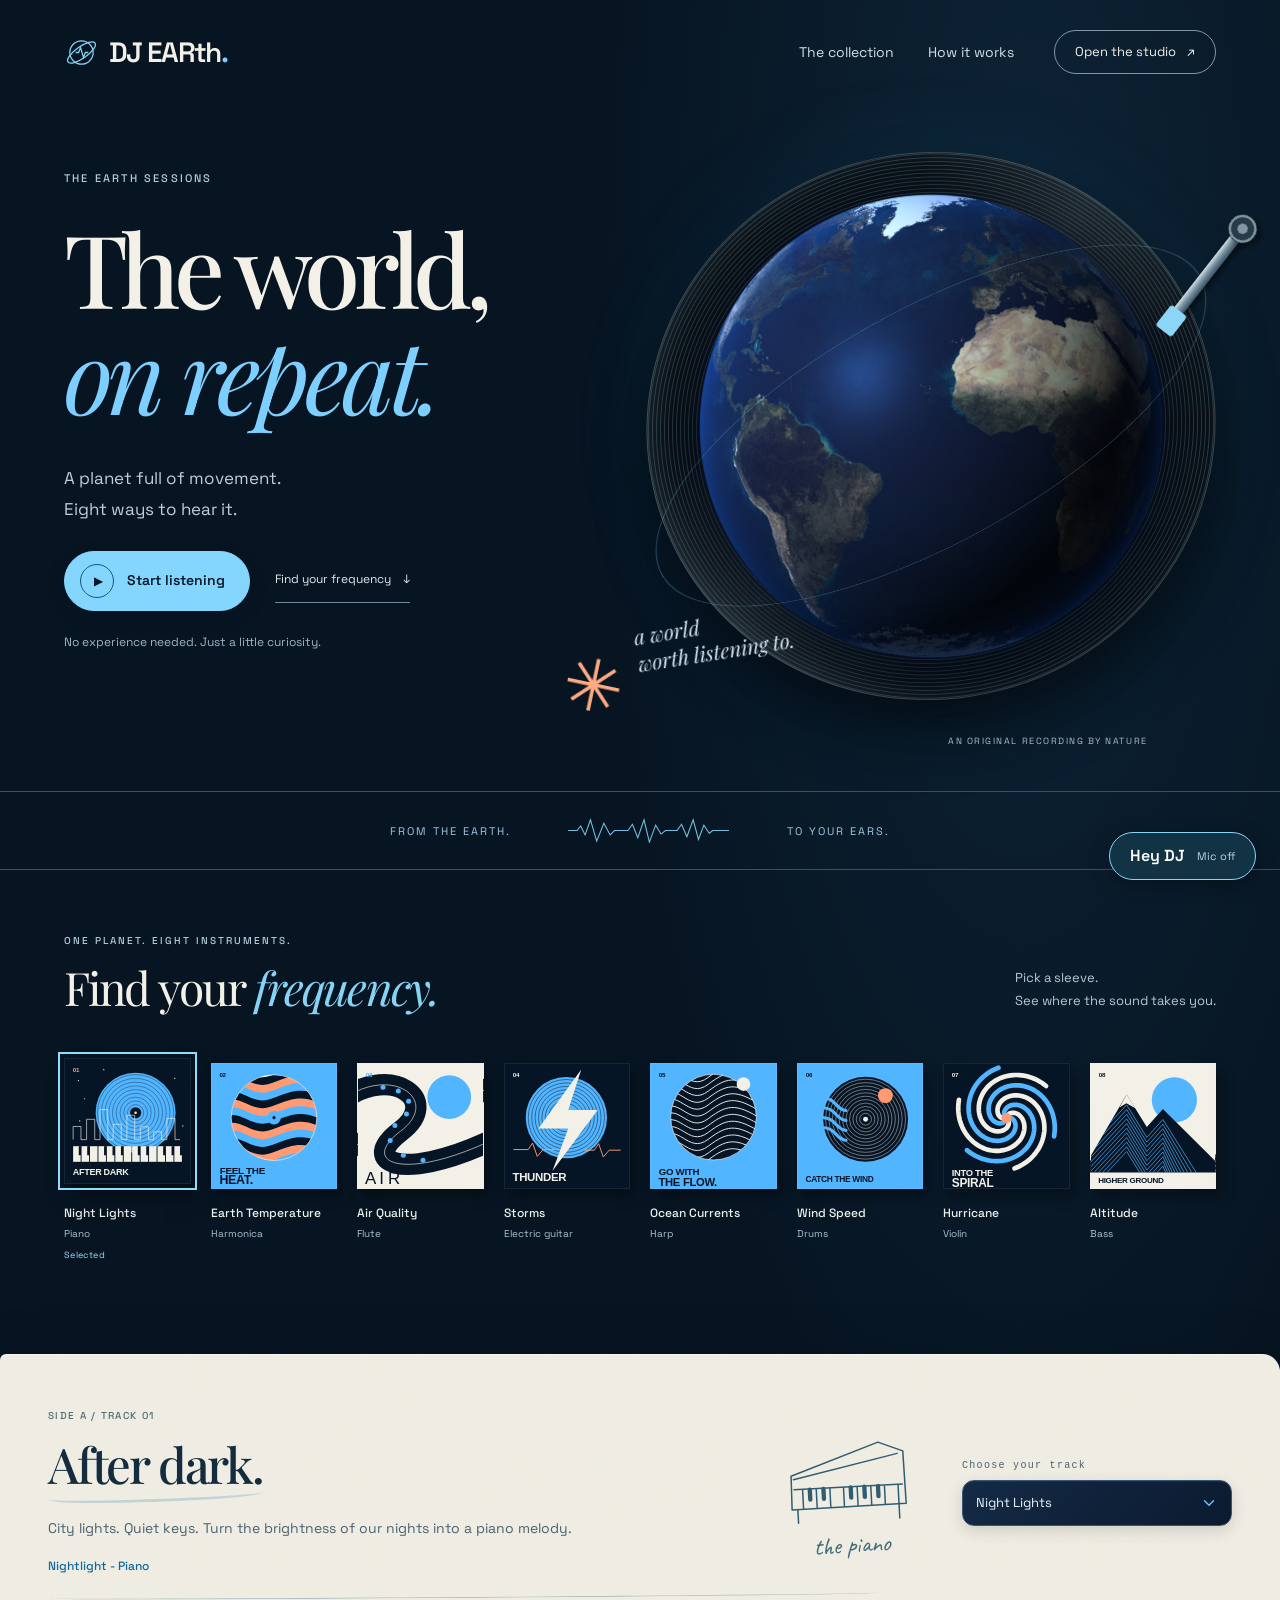
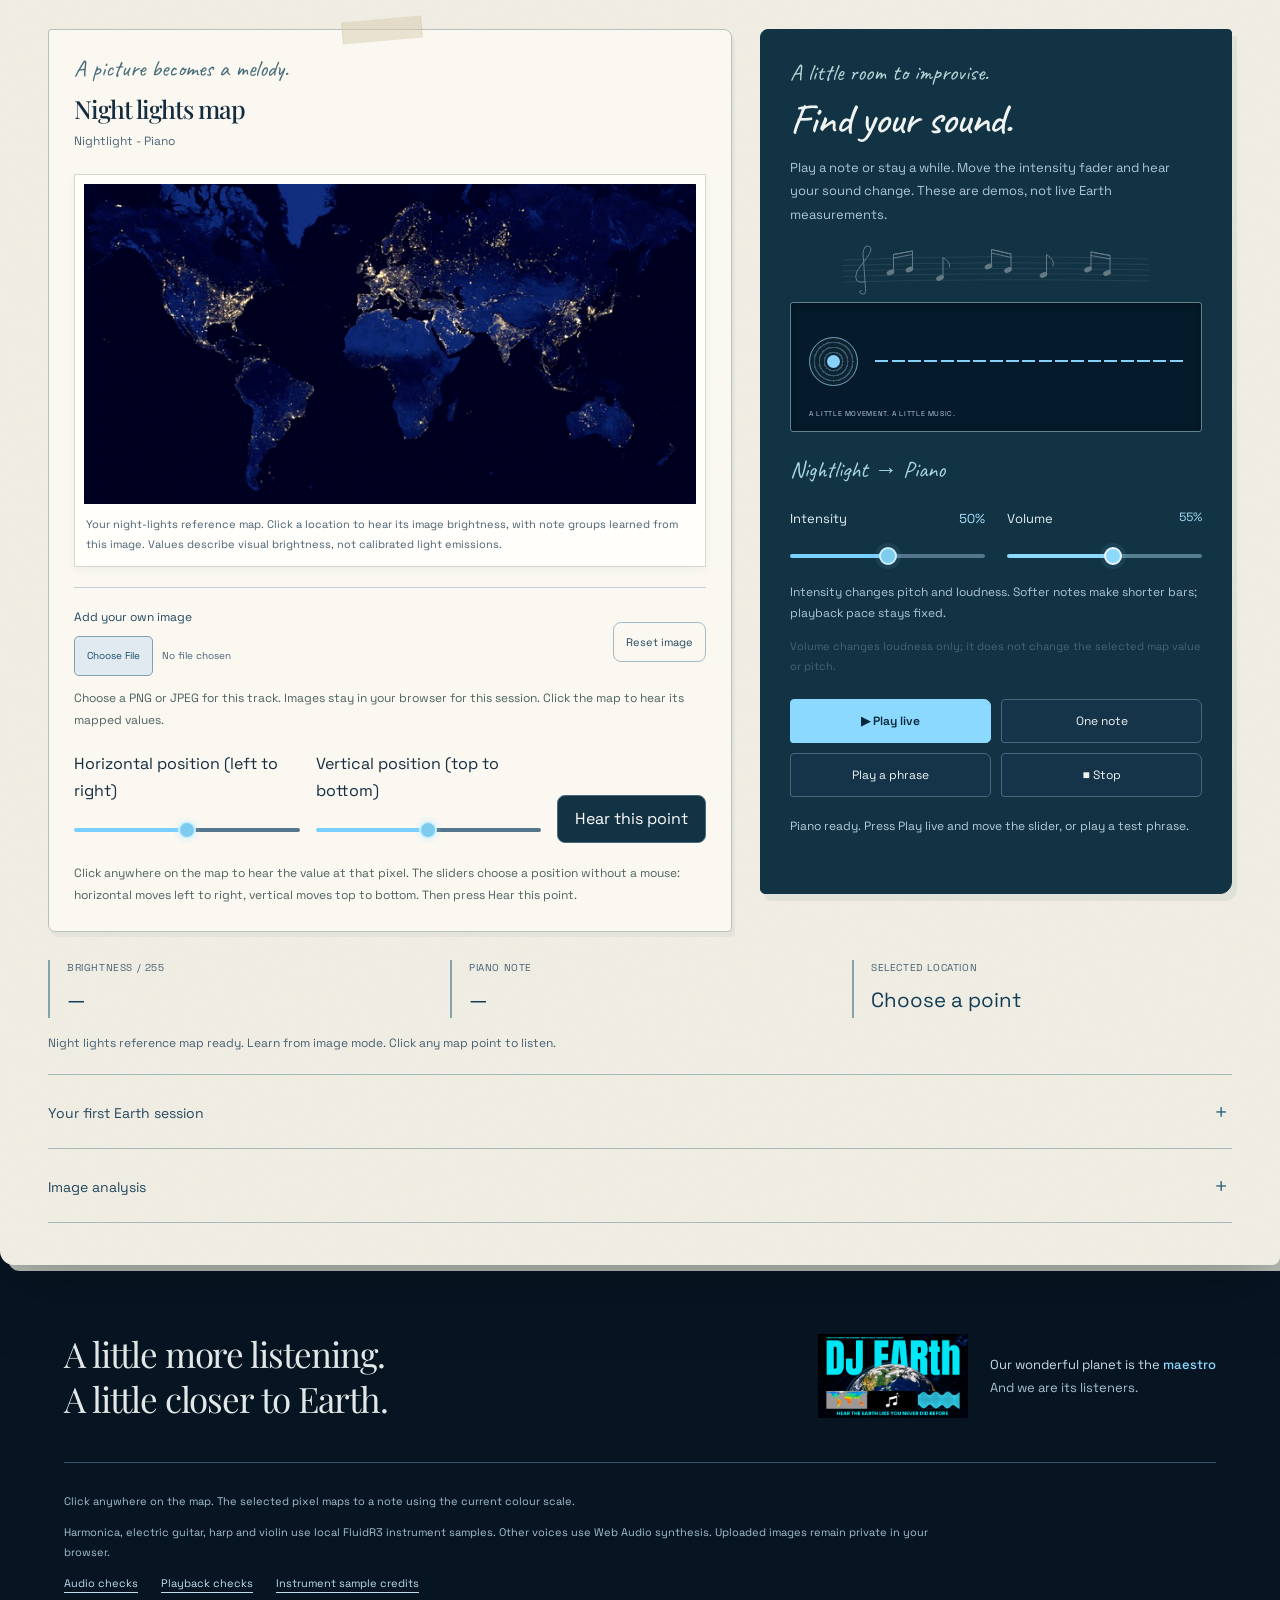
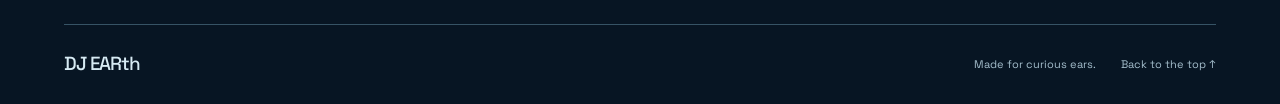
==== commit 6ce5c224: "one final change" ====
--- a/index.html
+++ b/index.html
@@ -31,7 +31,7 @@
   <script src="assets/voice/temperature-reference.js?v=1" defer></script>
   <script src="country-temperature.js?v=reference-restored-5" defer></script>
   <link rel="stylesheet" href="voice-assistant.css?v=compact-3">
-  <script src="voice-assistant.js?v=reference-restored-10" defer></script>
+  <script src="voice-assistant.js?v=weather-welcome-11" defer></script>
 </head>
 <body class="studio-page album-page">
   <a class="skip-link" href="#playground">Skip to the sound controls</a>
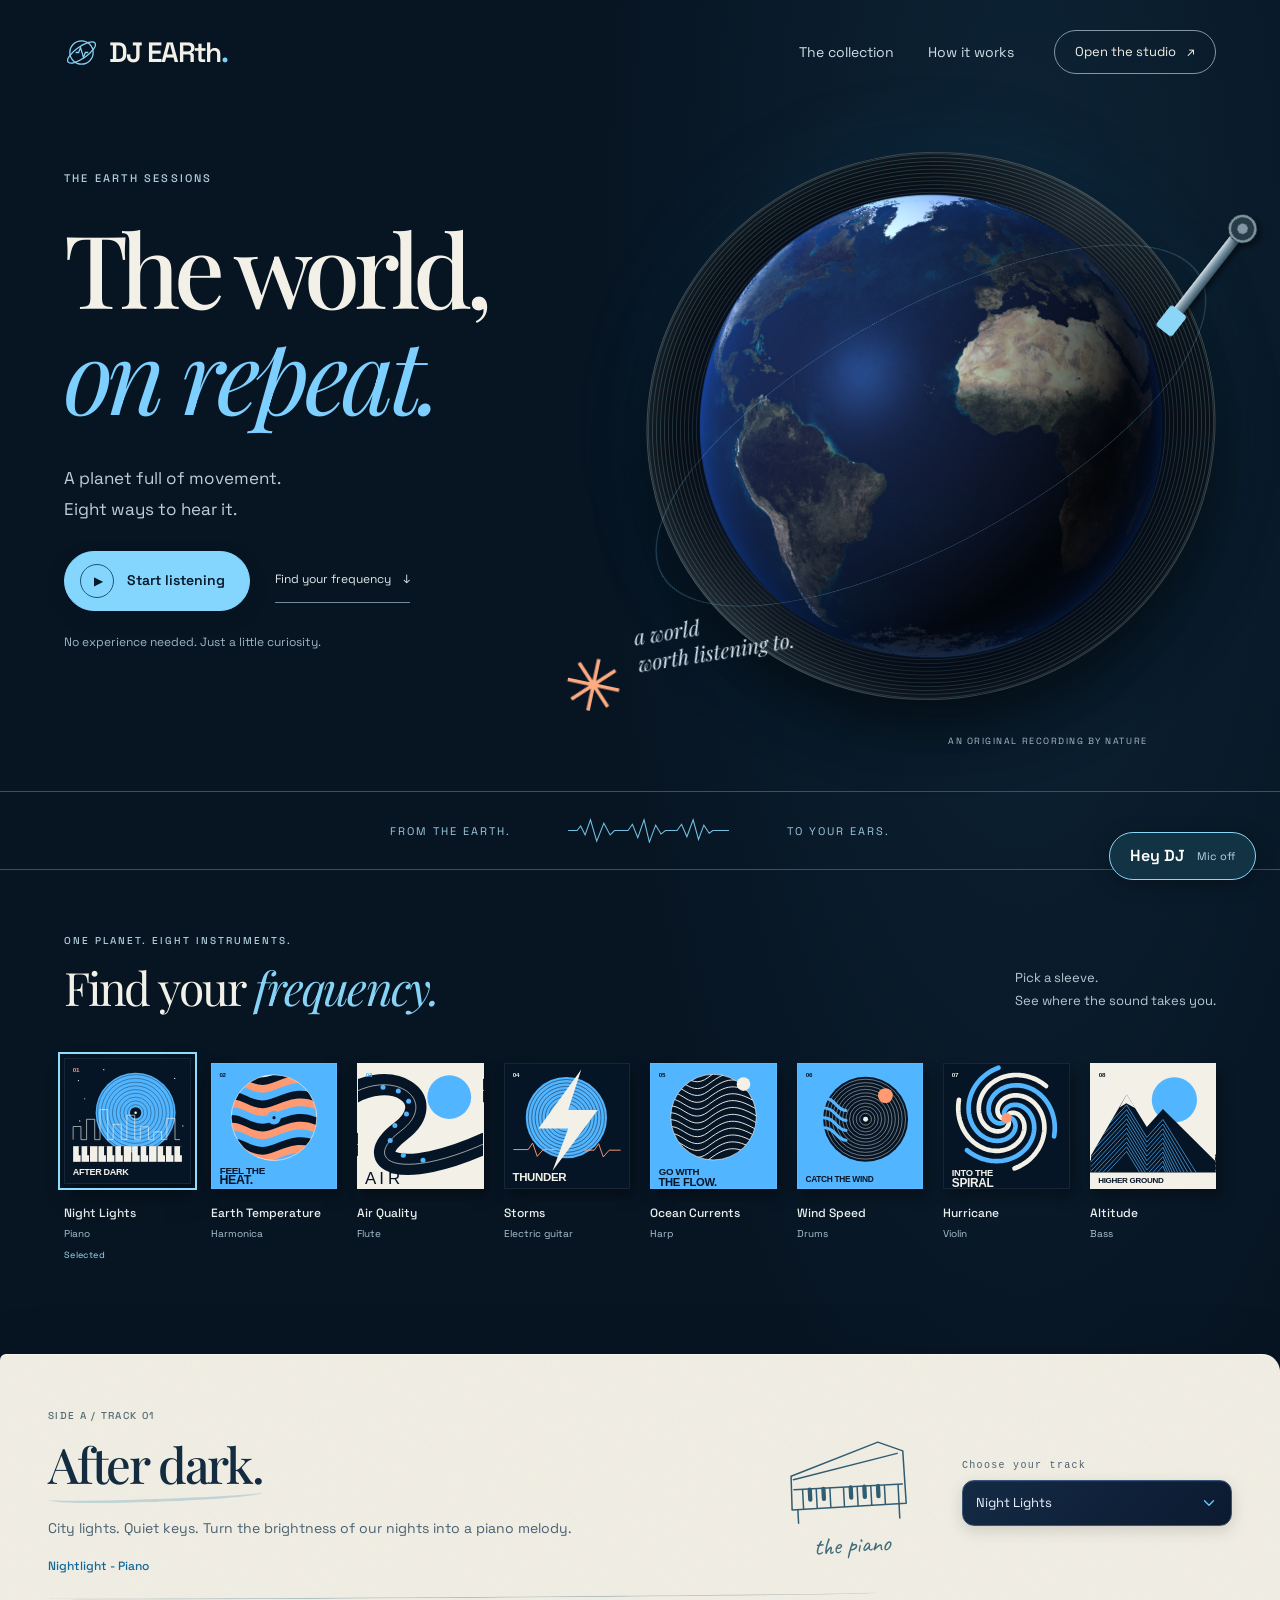
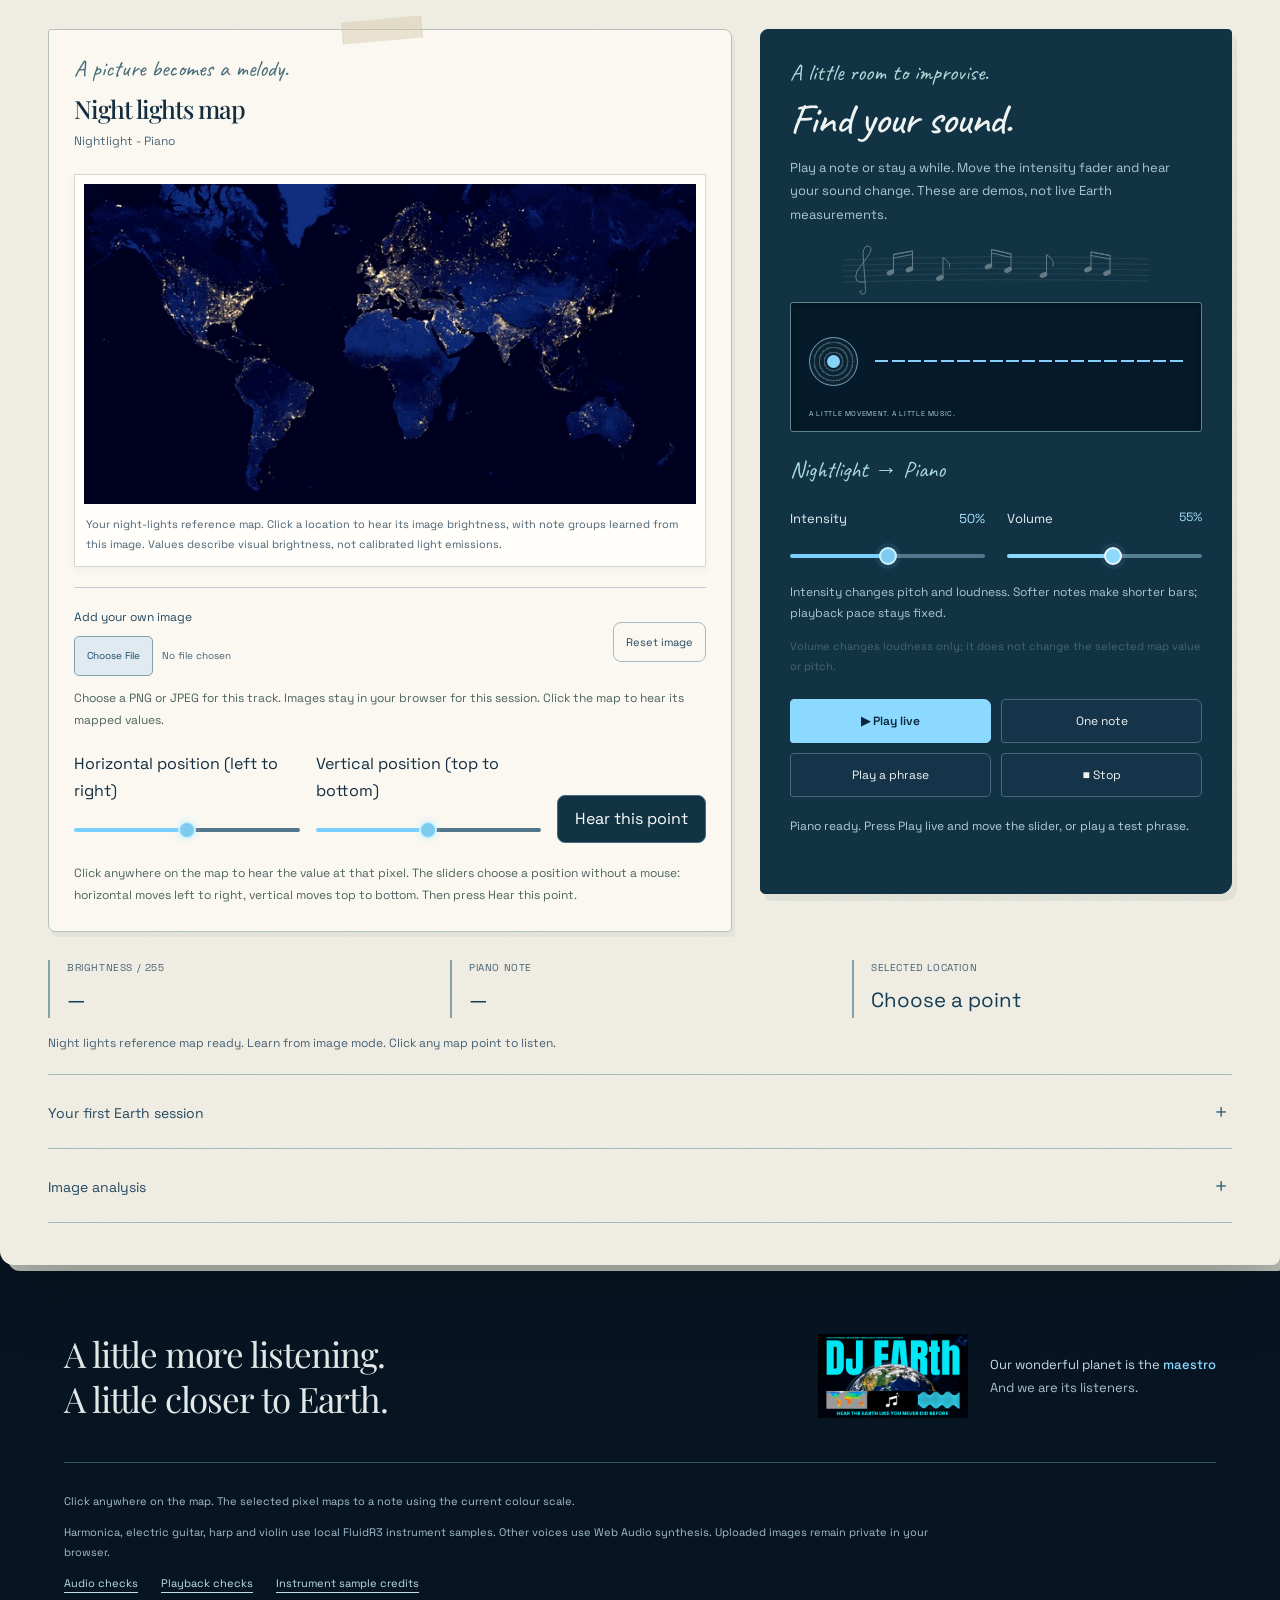
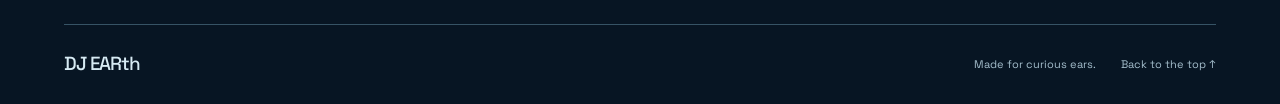
==== commit 56510793: "Revert "one final change" This reverts commit 6ce5c2248557d6542b9115efeb7da56af94a0000." ====
--- a/index.html
+++ b/index.html
@@ -31,7 +31,7 @@
   <script src="assets/voice/temperature-reference.js?v=1" defer></script>
   <script src="country-temperature.js?v=reference-restored-5" defer></script>
   <link rel="stylesheet" href="voice-assistant.css?v=compact-3">
-  <script src="voice-assistant.js?v=weather-welcome-11" defer></script>
+  <script src="voice-assistant.js?v=reference-restored-10" defer></script>
 </head>
 <body class="studio-page album-page">
   <a class="skip-link" href="#playground">Skip to the sound controls</a>
